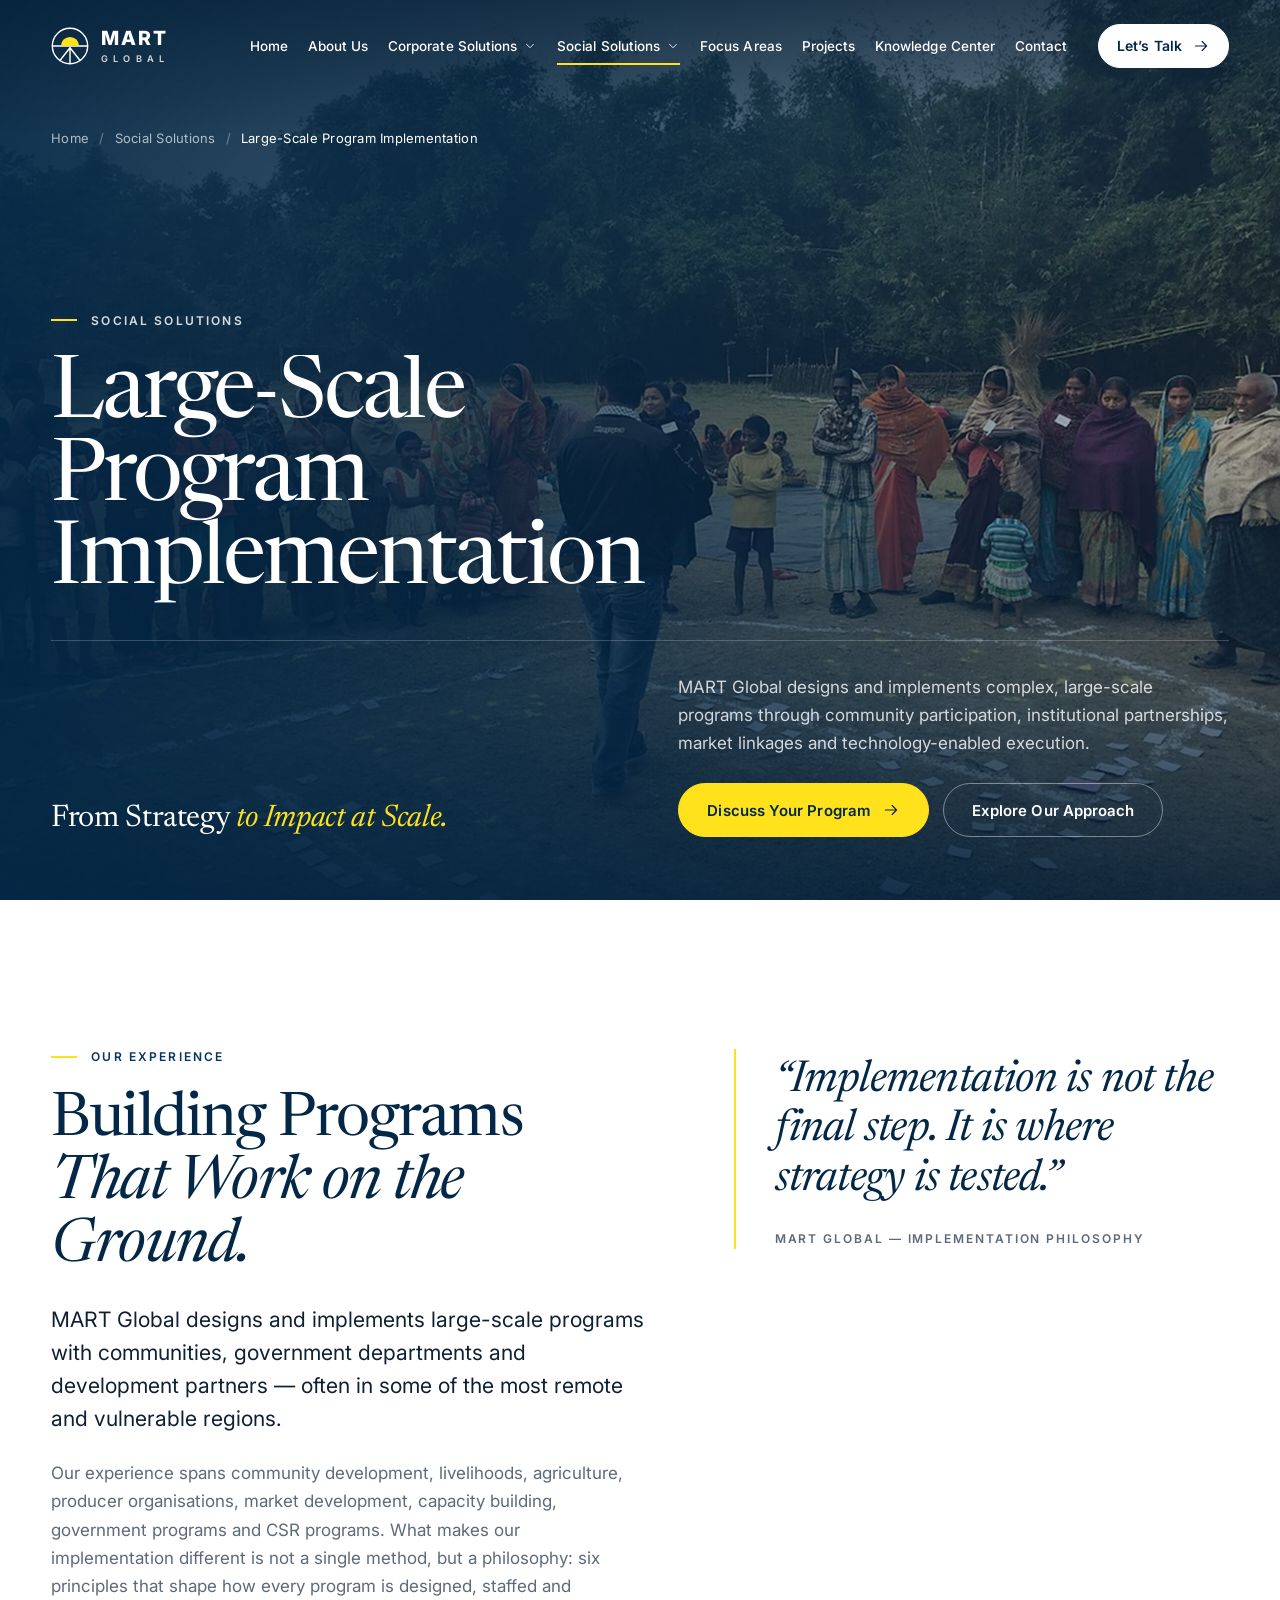
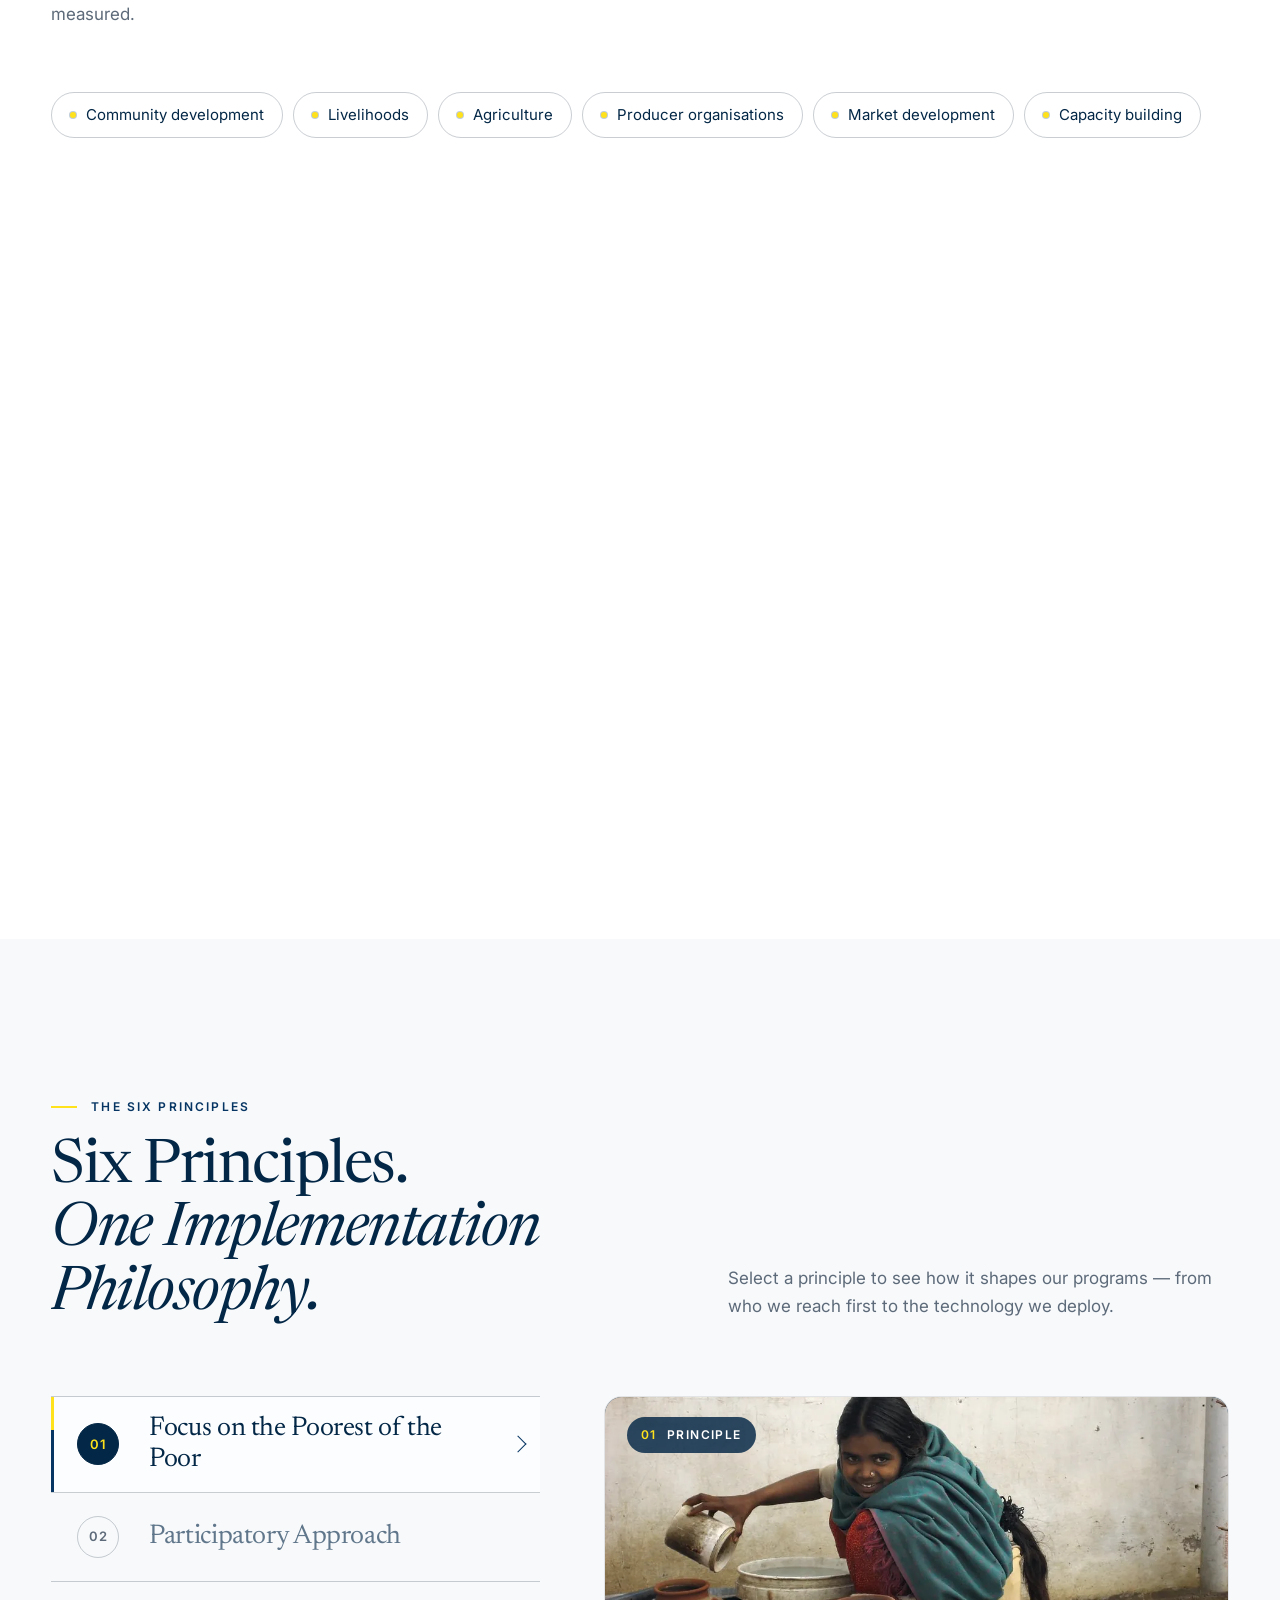
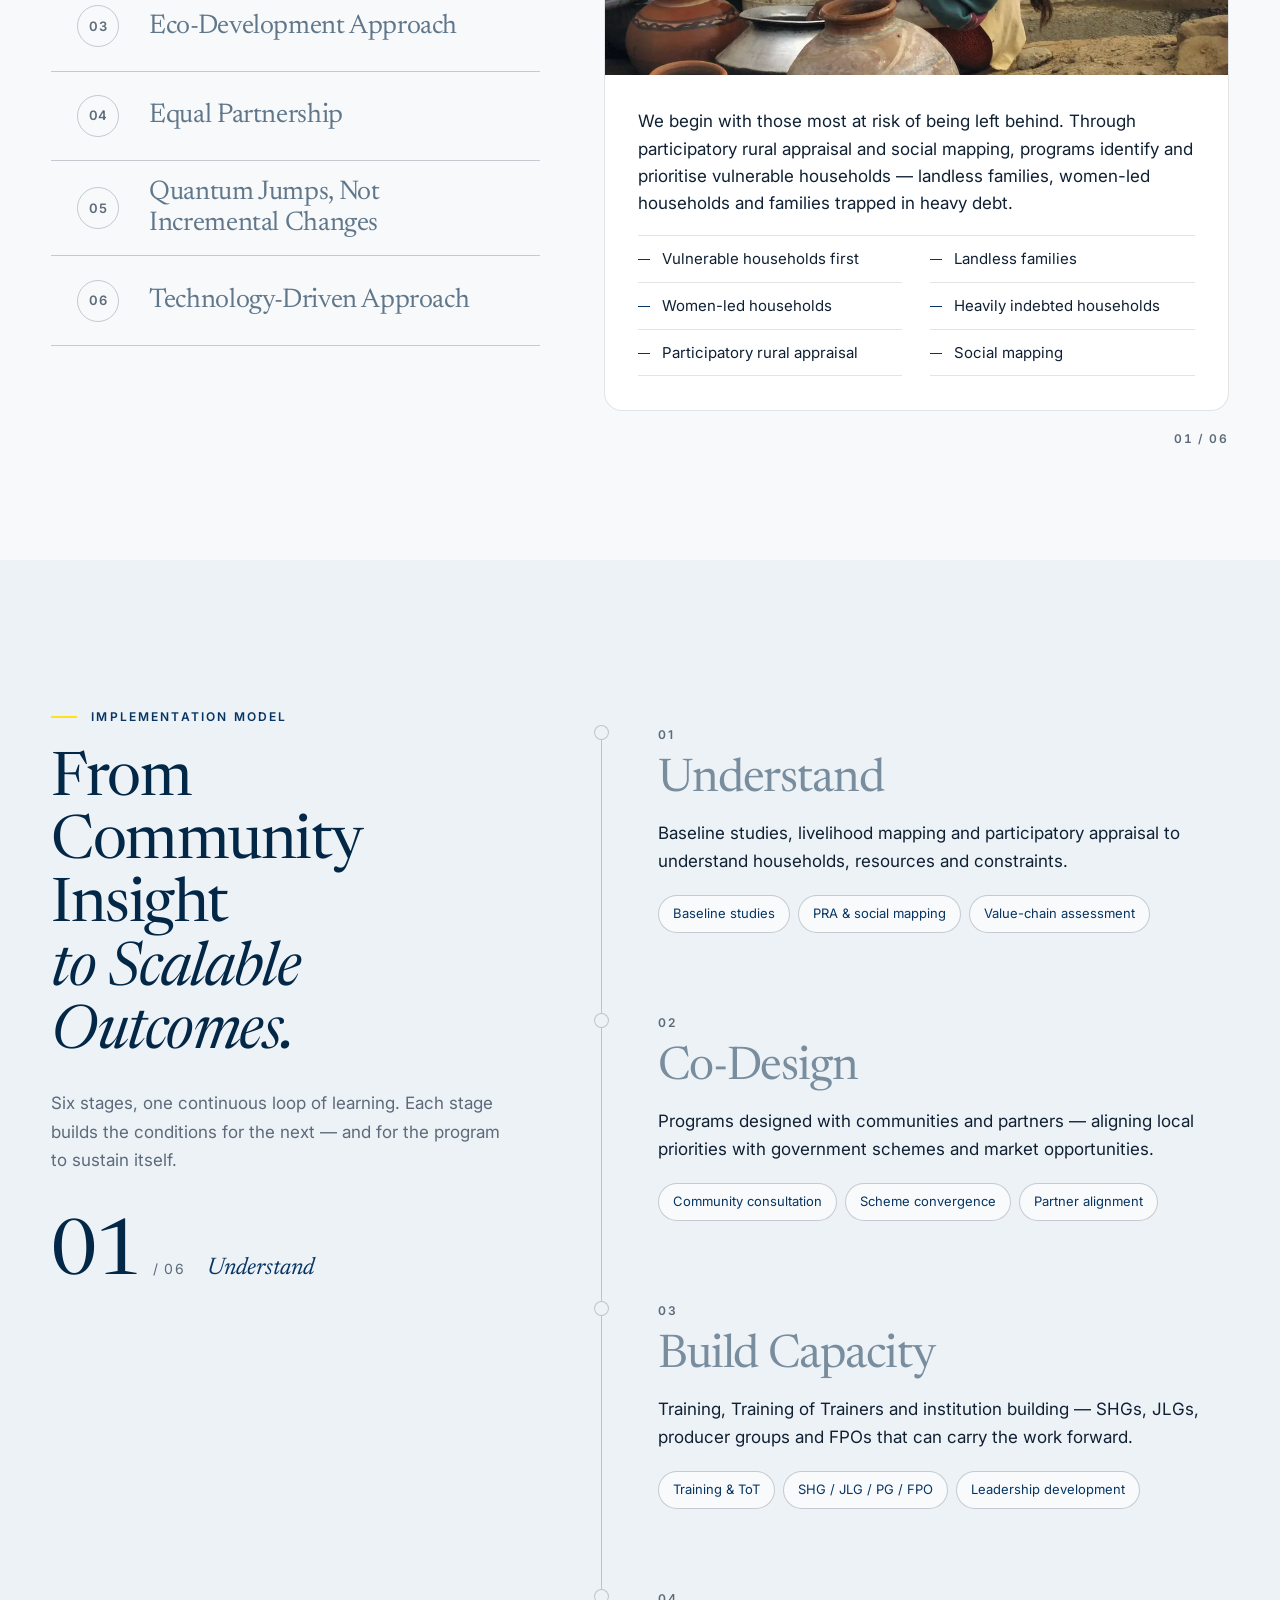
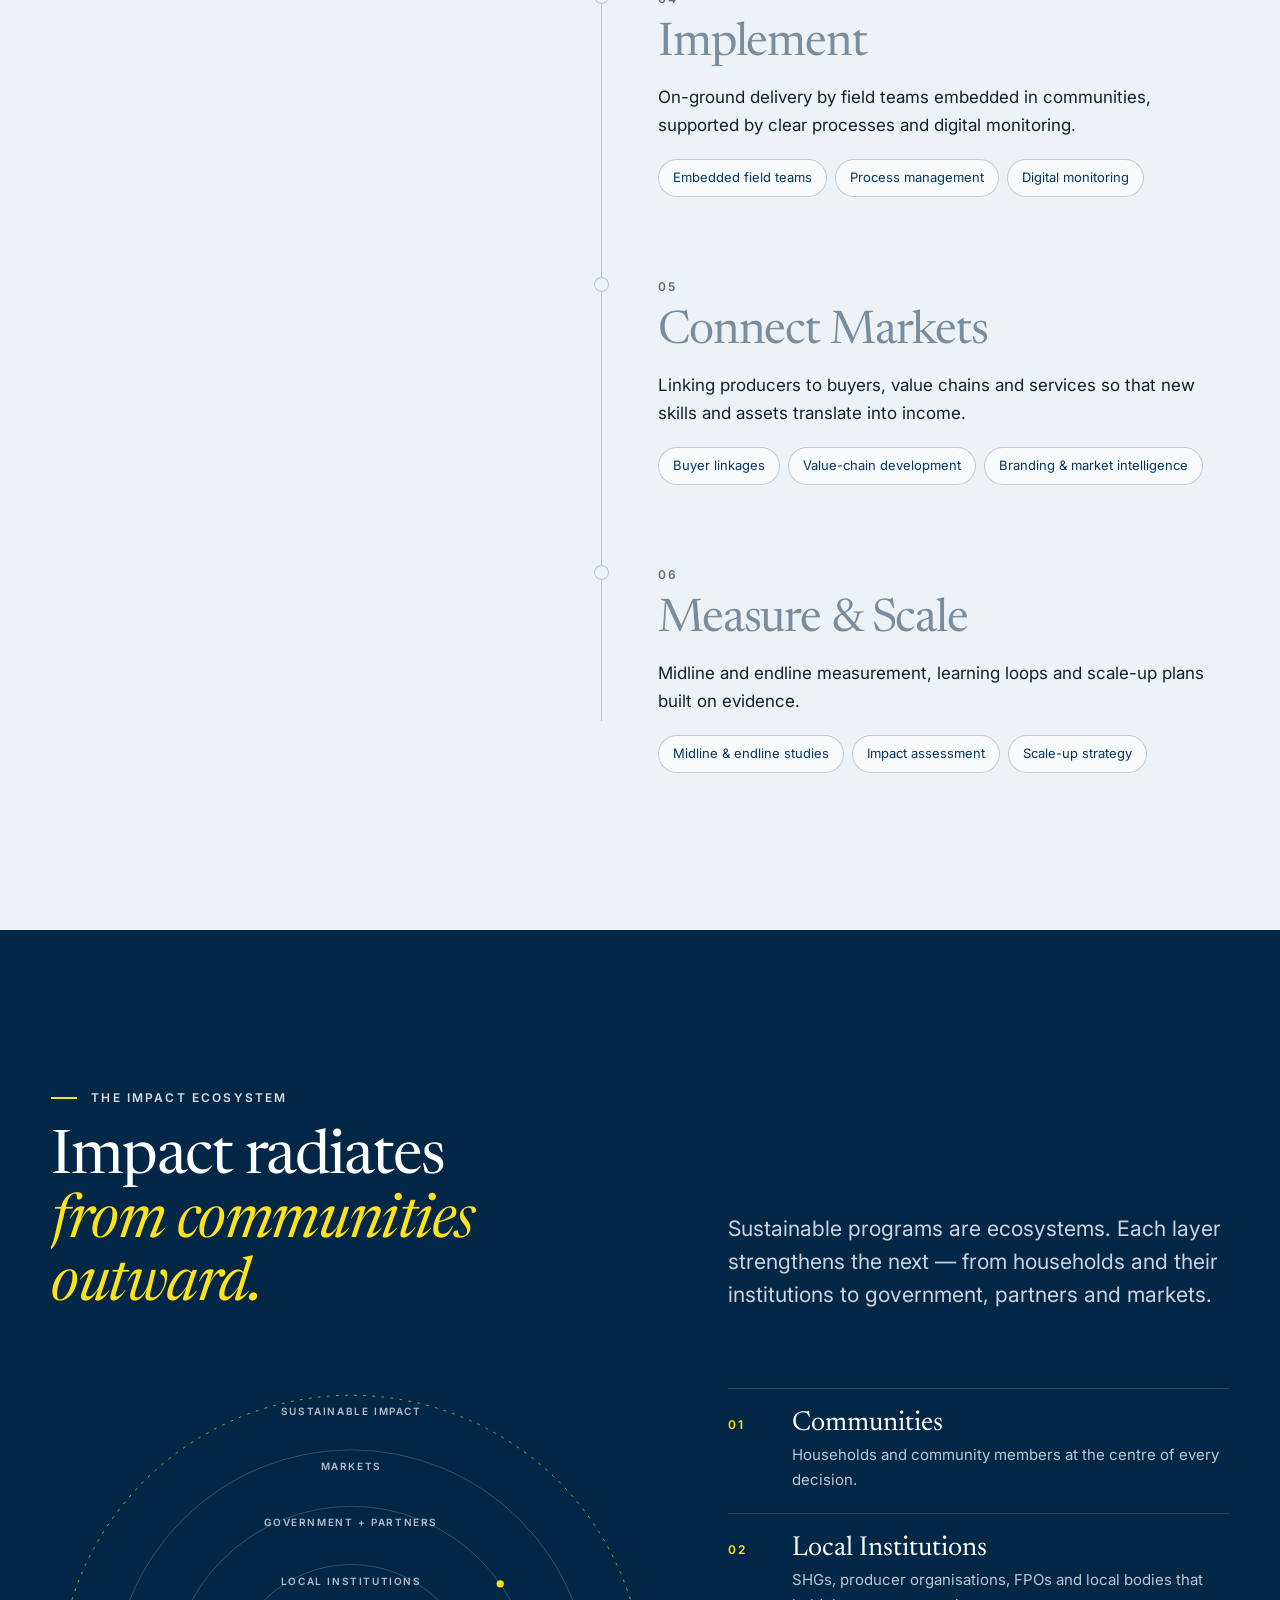
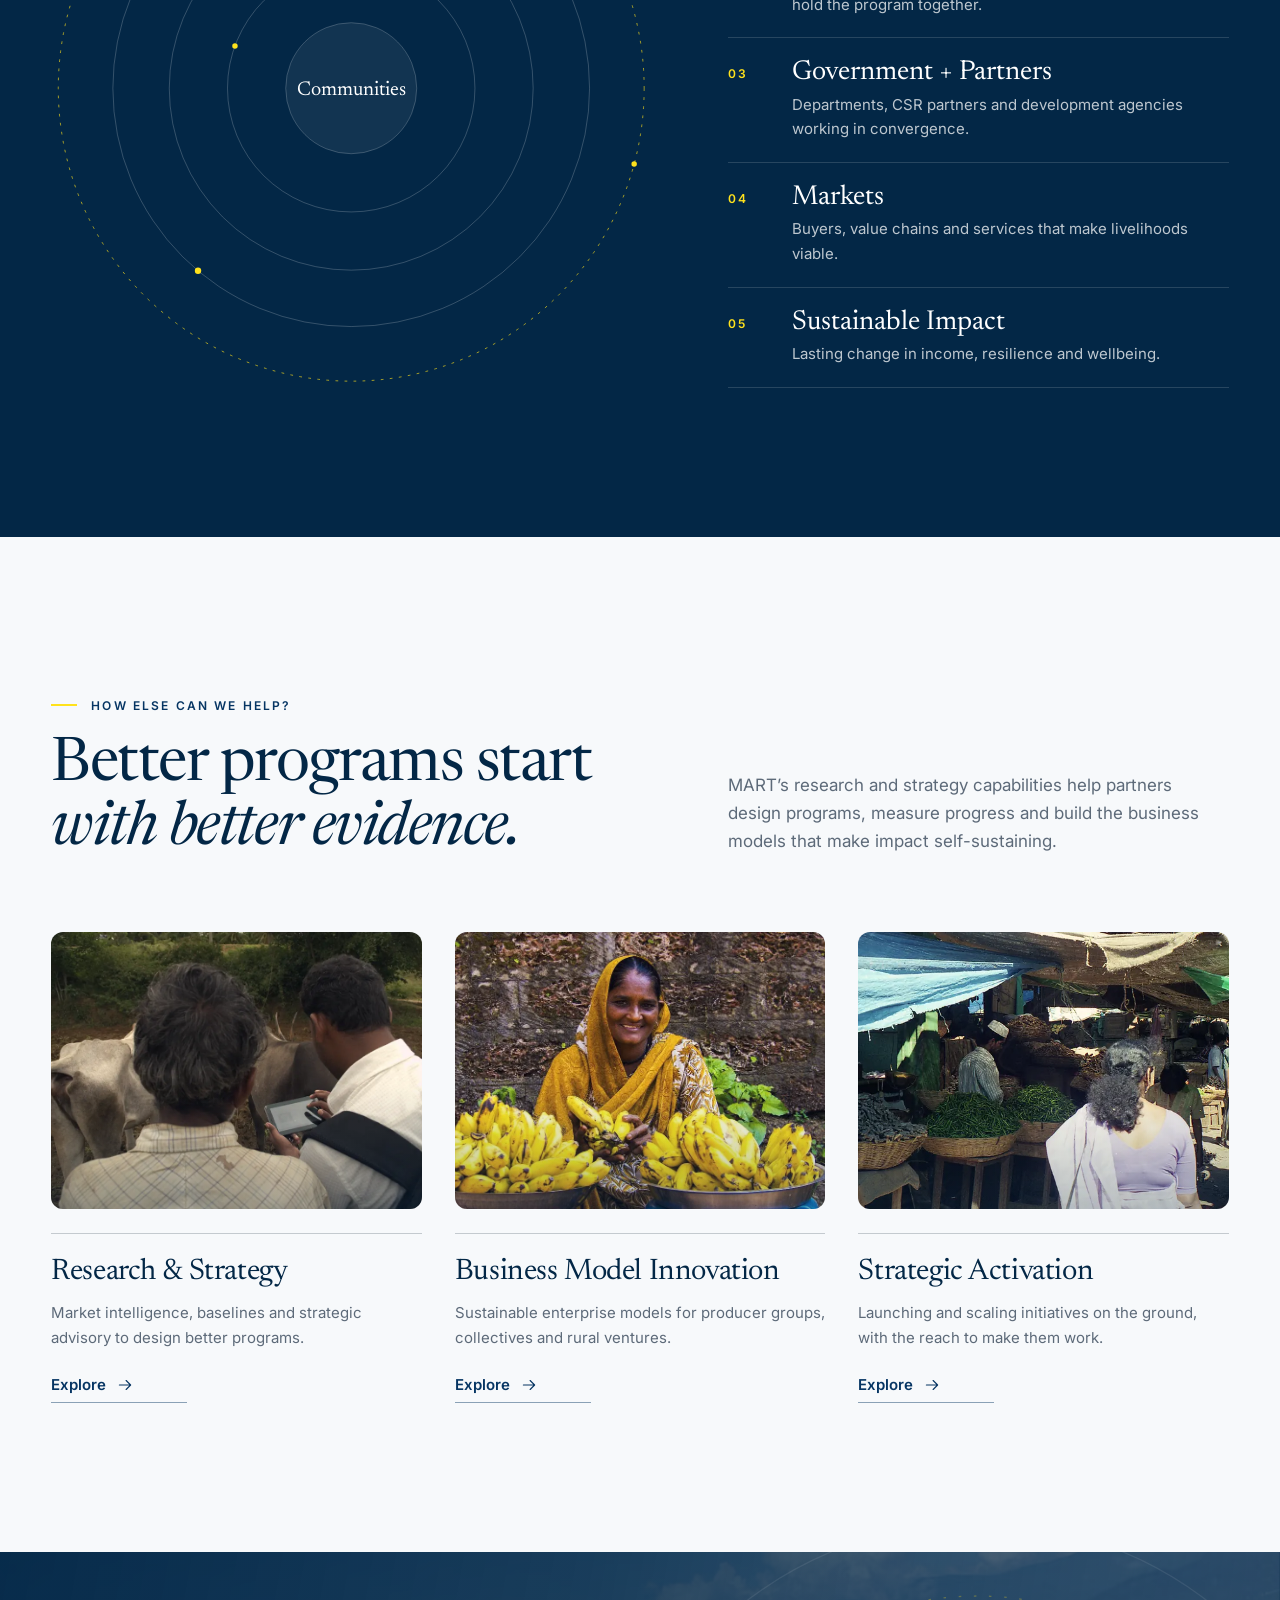
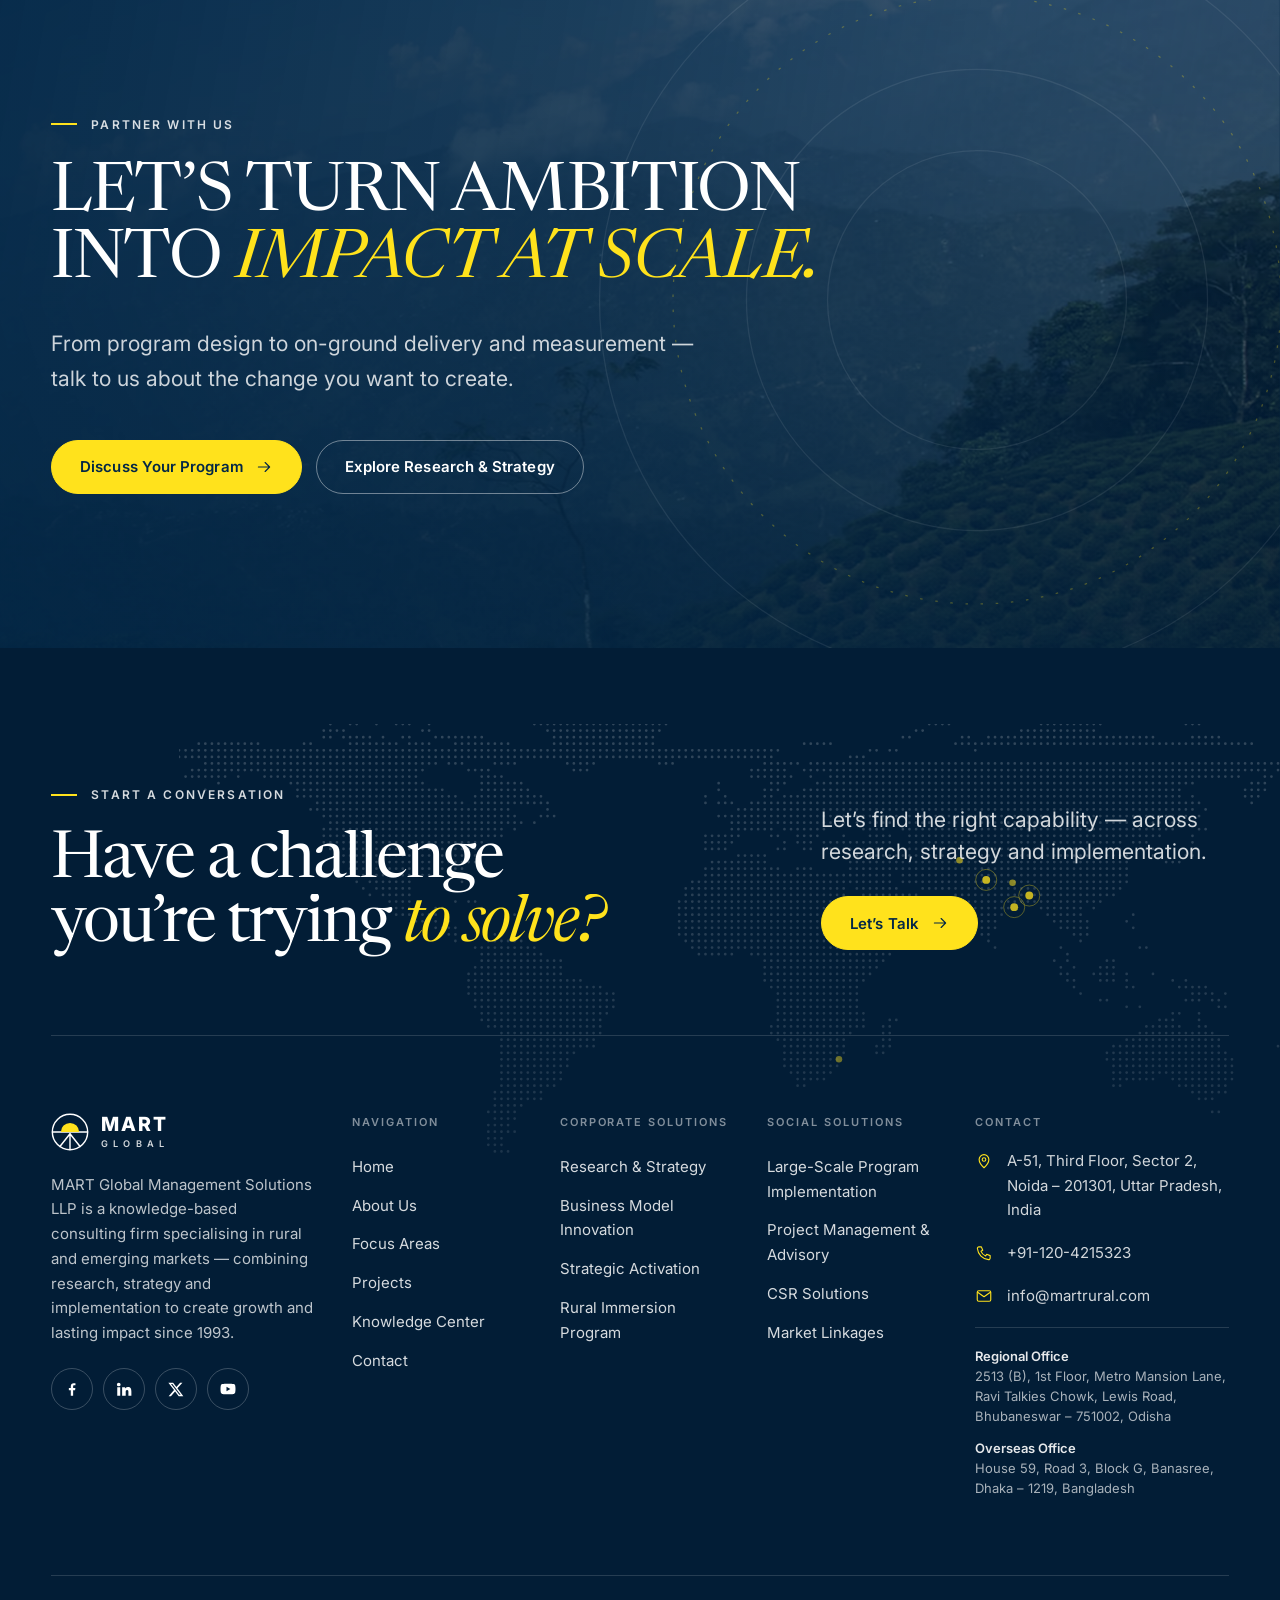
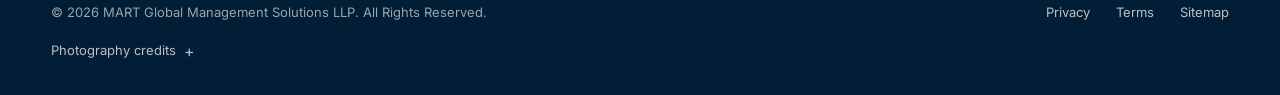
==== large-scale-program-implementation.html @ ae4042a8 "Add MART Global premium frontend prototype (checkpoint) Three static pages (home with Corporate/Soci" ====
<!doctype html>
<html lang="en-IN">
<head>
  <meta charset="utf-8">
  <meta name="viewport" content="width=device-width, initial-scale=1, viewport-fit=cover">
  <title>Large-Scale Program Implementation — Social Solutions | MART Global</title>
  <meta name="description" content="MART Global designs and implements complex, large-scale programs through community participation, institutional partnerships, market linkages and technology-enabled execution.">
  <meta name="theme-color" content="#032746">
  <meta property="og:type" content="website">
  <meta property="og:site_name" content="MART Global Management Solutions LLP">
  <meta property="og:title" content="Large-Scale Program Implementation — Social Solutions | MART Global">
  <meta property="og:description" content="MART Global designs and implements complex, large-scale programs through community participation, institutional partnerships, market linkages and technology-enabled execution.">
  <meta property="og:image" content="assets/images/program-community.webp">
  <link rel="icon" href="assets/icons/favicon.svg" type="image/svg+xml">
  <link rel="preload" href="assets/fonts/newsreader-latin.woff2" as="font" type="font/woff2" crossorigin>
  <link rel="preload" href="assets/fonts/inter-latin.woff2" as="font" type="font/woff2" crossorigin>
  <link rel="stylesheet" href="assets/css/style.css">
  <script>document.documentElement.classList.add('js');</script>
</head>
<body class="page-lspi" id="top">
<svg xmlns="http://www.w3.org/2000/svg" style="position:absolute;width:0;height:0;overflow:hidden" aria-hidden="true" focusable="false"><symbol id="i-arrow-right" viewBox="0 0 24 24" fill="none" stroke="currentColor" stroke-width="1.5" stroke-linecap="round" stroke-linejoin="round"><path d="M4.5 12h15M13.5 6l6 6-6 6"/></symbol><symbol id="i-arrow-up-right" viewBox="0 0 24 24" fill="none" stroke="currentColor" stroke-width="1.5" stroke-linecap="round" stroke-linejoin="round"><path d="M7 17 17 7M8.5 7H17v8.5"/></symbol><symbol id="i-chevron-down" viewBox="0 0 24 24" fill="none" stroke="currentColor" stroke-width="1.5" stroke-linecap="round" stroke-linejoin="round"><path d="m6 9 6 6 6-6"/></symbol><symbol id="i-plus" viewBox="0 0 24 24" fill="none" stroke="currentColor" stroke-width="1.5" stroke-linecap="round" stroke-linejoin="round"><path d="M12 5v14M5 12h14"/></symbol><symbol id="i-close" viewBox="0 0 24 24" fill="none" stroke="currentColor" stroke-width="1.5" stroke-linecap="round" stroke-linejoin="round"><path d="M6 6l12 12M18 6 6 18"/></symbol><symbol id="i-phone" viewBox="0 0 24 24" fill="none" stroke="currentColor" stroke-width="1.5" stroke-linecap="round" stroke-linejoin="round"><path d="M5.2 3.8h3.3l1.8 4.6-2.3 1.4a11.5 11.5 0 0 0 6.2 6.2l1.4-2.3 4.6 1.8v3.3a2 2 0 0 1-2.2 2A16.3 16.3 0 0 1 3.2 6a2 2 0 0 1 2-2.2Z"/></symbol><symbol id="i-mail" viewBox="0 0 24 24" fill="none" stroke="currentColor" stroke-width="1.5" stroke-linecap="round" stroke-linejoin="round"><rect x="3" y="5" width="18" height="14" rx="2"/><path d="m3.5 7 8.5 6 8.5-6"/></symbol><symbol id="i-map-pin" viewBox="0 0 24 24" fill="none" stroke="currentColor" stroke-width="1.5" stroke-linecap="round" stroke-linejoin="round"><path d="M12 21s-6.5-5.8-6.5-11a6.5 6.5 0 0 1 13 0c0 5.2-6.5 11-6.5 11Z"/><circle cx="12" cy="10" r="2.4"/></symbol><symbol id="i-globe" viewBox="0 0 24 24" fill="none" stroke="currentColor" stroke-width="1.5" stroke-linecap="round" stroke-linejoin="round"><circle cx="12" cy="12" r="9"/><path d="M3 12h18M12 3c2.5 2.6 3.8 5.6 3.8 9s-1.3 6.4-3.8 9c-2.5-2.6-3.8-5.6-3.8-9S9.5 5.6 12 3Z"/></symbol><symbol id="i-radar" viewBox="0 0 24 24" fill="none" stroke="currentColor" stroke-width="1.5" stroke-linecap="round" stroke-linejoin="round"><circle cx="12" cy="12" r="9"/><circle cx="12" cy="12" r="5"/><path d="m12 12 5.5-5.5"/><circle cx="12" cy="12" r="1.2"/></symbol><symbol id="i-institution" viewBox="0 0 24 24" fill="none" stroke="currentColor" stroke-width="1.5" stroke-linecap="round" stroke-linejoin="round"><path d="M3 9.5 12 4l9 5.5M5 10.5v7M9.7 10.5v7M14.3 10.5v7M19 10.5v7M3 20h18"/></symbol><symbol id="i-megaphone" viewBox="0 0 24 24" fill="none" stroke="currentColor" stroke-width="1.5" stroke-linecap="round" stroke-linejoin="round"><path d="M4 10.2v3.6c0 .6.4 1 1 1h2.2L13 19V5L7.2 9.2H5c-.6 0-1 .4-1 1Z"/><path d="M16.5 9.2a4 4 0 0 1 0 5.6M19 6.7a7.6 7.6 0 0 1 0 10.6"/></symbol><symbol id="i-flag" viewBox="0 0 24 24" fill="none" stroke="currentColor" stroke-width="1.5" stroke-linecap="round" stroke-linejoin="round"><path d="M5.5 21V3.8M5.5 4.5h11.8l-2.3 4 2.3 4H5.5"/></symbol><symbol id="i-sprout" viewBox="0 0 24 24" fill="none" stroke="currentColor" stroke-width="1.5" stroke-linecap="round" stroke-linejoin="round"><path d="M12 21v-8.5M12 12.5c0-4.3 3-7.3 8-7.3 0 5-3 7.3-8 7.3ZM12 14.5c0-3.1-2.6-5.4-7-5.4 0 3.9 2.6 5.4 7 5.4Z"/></symbol><symbol id="i-people" viewBox="0 0 24 24" fill="none" stroke="currentColor" stroke-width="1.5" stroke-linecap="round" stroke-linejoin="round"><circle cx="12" cy="7.5" r="2.6"/><circle cx="5.3" cy="9.6" r="2"/><circle cx="18.7" cy="9.6" r="2"/><path d="M7.8 19.5c0-2.4 1.9-4.3 4.2-4.3s4.2 1.9 4.2 4.3M2.3 18.5c0-1.9 1.4-3.4 3.1-3.4.9 0 1.7.4 2.3 1M21.7 18.5c0-1.9-1.4-3.4-3.1-3.4-.9 0-1.7.4-2.3 1"/></symbol><symbol id="i-woman-spark" viewBox="0 0 24 24" fill="none" stroke="currentColor" stroke-width="1.5" stroke-linecap="round" stroke-linejoin="round"><circle cx="10" cy="7.5" r="3.2"/><path d="M3.8 20.5c0-3.5 2.8-6.3 6.2-6.3s6.2 2.8 6.2 6.3M18.5 3.5v5M16 6h5"/></symbol><symbol id="i-cap" viewBox="0 0 24 24" fill="none" stroke="currentColor" stroke-width="1.5" stroke-linecap="round" stroke-linejoin="round"><path d="m2.5 9.2 9.5-4.7 9.5 4.7-9.5 4.7Z"/><path d="M6.3 11.2v4.6c0 1.6 2.6 3 5.7 3s5.7-1.4 5.7-3v-4.6M21.5 9.2v5.5"/></symbol><symbol id="i-wallet" viewBox="0 0 24 24" fill="none" stroke="currentColor" stroke-width="1.5" stroke-linecap="round" stroke-linejoin="round"><path d="M4 7.5V6.3C4 5 5 4 6.3 4h10.4M4 7.5h15a1 1 0 0 1 1 1V19a1 1 0 0 1-1 1H5a1 1 0 0 1-1-1V7.5Z"/><path d="M15.5 13.8h2"/></symbol><symbol id="i-tree" viewBox="0 0 24 24" fill="none" stroke="currentColor" stroke-width="1.5" stroke-linecap="round" stroke-linejoin="round"><path d="M5.5 18.5C5.5 10.6 11.3 4.8 19.5 4.5c-.3 8.2-6.1 14-14 14Z"/><path d="M5.5 18.5 14 10M4 20l1.5-1.5"/></symbol><symbol id="i-mobile" viewBox="0 0 24 24" fill="none" stroke="currentColor" stroke-width="1.5" stroke-linecap="round" stroke-linejoin="round"><rect x="6.8" y="2.8" width="10.4" height="18.4" rx="2.2"/><path d="M10.8 18h2.4"/></symbol><symbol id="i-stall" viewBox="0 0 24 24" fill="none" stroke="currentColor" stroke-width="1.5" stroke-linecap="round" stroke-linejoin="round"><path d="M3.5 9 5.4 4h13.2l1.9 5M3.5 9h17c0 1.7-1.3 3-2.8 3s-2.9-1.3-2.9-3c0 1.7-1.3 3-2.8 3S9.2 10.7 9.2 9c0 1.7-1.3 3-2.9 3S3.5 10.7 3.5 9ZM5.2 12v8.5h13.6V12M10 20.5v-4.5h4v4.5"/></symbol><symbol id="i-handshake" viewBox="0 0 24 24" fill="none" stroke="currentColor" stroke-width="1.5" stroke-linecap="round" stroke-linejoin="round"><path d="m2.5 11 3.6-3.6 3.4 1.2 2-1.6c.8-.6 1.9-.6 2.7 0l3.2 2.6 2.6-.4M2.5 11l2 2M21.5 10.6l-2.3 2.7M7 13.5l3.1 3a1.3 1.3 0 0 0 1.9-1.9M9.2 12.2l3.9 3.7a1.3 1.3 0 0 0 1.9-1.8l-2.6-2.6M12.3 11.4l2.9 2.8a1.3 1.3 0 0 0 1.9-1.8L14 9.3"/></symbol><symbol id="i-chart" viewBox="0 0 24 24" fill="none" stroke="currentColor" stroke-width="1.5" stroke-linecap="round" stroke-linejoin="round"><path d="M4 20V4M4 20h16M8 16v-4M12 16V8M16 16v-6"/></symbol><symbol id="i-target" viewBox="0 0 24 24" fill="none" stroke="currentColor" stroke-width="1.5" stroke-linecap="round" stroke-linejoin="round"><circle cx="12" cy="12" r="8.5"/><circle cx="12" cy="12" r="4.5"/><circle cx="12" cy="12" r="1"/></symbol><symbol id="i-spark" viewBox="0 0 24 24" fill="none" stroke="currentColor" stroke-width="1.5" stroke-linecap="round" stroke-linejoin="round"><path d="M12 3v4M12 17v4M3 12h4M17 12h4M5.6 5.6l2.8 2.8M15.6 15.6l2.8 2.8M5.6 18.4l2.8-2.8M15.6 8.4l2.8-2.8"/></symbol><symbol id="i-linkedin" viewBox="0 0 24 24" fill="currentColor"><path d="M4.98 3.5a2.48 2.48 0 1 1 0 4.96 2.48 2.48 0 0 1 0-4.96ZM3 9.75h3.96V21H3V9.75Zm6.5 0h3.8v1.54h.05c.53-1 1.82-2.05 3.75-2.05 4 0 4.74 2.63 4.74 6.06V21h-3.95v-5.06c0-1.2-.02-2.76-1.68-2.76-1.68 0-1.94 1.31-1.94 2.67V21H9.5V9.75Z"/></symbol><symbol id="i-facebook" viewBox="0 0 24 24" fill="currentColor"><path d="M13.5 21v-7.5h2.6l.4-3h-3V8.6c0-.87.25-1.46 1.5-1.46h1.6V4.46A21 21 0 0 0 14.27 4.3c-2.3 0-3.87 1.4-3.87 3.98v2.22H7.8v3h2.6V21h3.1Z"/></symbol><symbol id="i-x" viewBox="0 0 24 24" fill="currentColor"><path d="M17.53 3.5h3.07l-6.7 7.66 7.88 10.34h-6.17l-4.83-6.32-5.53 6.32H2.18l7.17-8.2L1.8 3.5h6.33l4.37 5.78 5.03-5.78Zm-1.08 16.18h1.7L7.18 5.22H5.35l11.1 14.46Z"/></symbol><symbol id="i-youtube" viewBox="0 0 24 24" fill="currentColor"><path d="M21.6 7.2a2.5 2.5 0 0 0-1.76-1.77C18.3 5 12 5 12 5s-6.3 0-7.84.43A2.5 2.5 0 0 0 2.4 7.2 26 26 0 0 0 2 12a26 26 0 0 0 .4 4.8 2.5 2.5 0 0 0 1.76 1.77C5.7 19 12 19 12 19s6.3 0 7.84-.43a2.5 2.5 0 0 0 1.76-1.77A26 26 0 0 0 22 12a26 26 0 0 0-.4-4.8ZM10 15V9l5.2 3L10 15Z"/></symbol><symbol id="i-instagram" viewBox="0 0 24 24" fill="none" stroke="currentColor" stroke-width="1.6" stroke-linecap="round" stroke-linejoin="round"><rect x="3.5" y="3.5" width="17" height="17" rx="5"/><circle cx="12" cy="12" r="4"/><circle cx="17.3" cy="6.7" r=".6" fill="currentColor"/></symbol></svg>
<a class="skip-link" href="#main">Skip to content</a>
<header class="site-header" data-header>
  <div class="container header__inner">
    <a class="brand" href="index.html" aria-label="MART Global — home">
      <svg class="brand__mark" viewBox="0 0 40 40" aria-hidden="true" focusable="false">
        <g fill="none" stroke="currentColor" stroke-width="1.5" stroke-linecap="round">
          <circle cx="20" cy="20" r="18.6"/>
          <path d="M1.6 20h36.8M20 21.8 9.4 35.2M20 21.8v16.6M20 21.8l10.6 13.4"/>
        </g>
        <path d="M10.4 20a9.6 9.6 0 0 1 19.2 0Z" fill="#FFE21C"/>
      </svg>
      <span class="brand__word"><span class="brand__name">MART</span><span class="brand__sub">Global</span></span>
    </a>

    <nav class="primary-nav" aria-label="Primary">
      <ul class="nav-list">
        <li><a class="nav-link" href="index.html" >Home</a></li>
        <li><a class="nav-link" href="index.html#about">About Us</a></li>
        <li>
          <button class="nav-link" type="button" aria-expanded="false" aria-controls="mega-corporate" data-mega-trigger>
            Corporate Solutions <svg class="chev" aria-hidden="true" focusable="false"><use href="#i-chevron-down"></use></svg>
          </button>
        </li>
        <li>
          <button class="nav-link is-current" type="button" aria-expanded="false" aria-controls="mega-social" data-mega-trigger>
            Social Solutions <svg class="chev" aria-hidden="true" focusable="false"><use href="#i-chevron-down"></use></svg>
          </button>
        </li>
        <li><a class="nav-link" href="index.html#focus">Focus Areas</a></li>
        <li><a class="nav-link" href="index.html#projects">Projects</a></li>
        <li><a class="nav-link" href="#" data-soon="The Knowledge Center is planned for the next design phase.">Knowledge Center</a></li>
        <li><a class="nav-link" href="#contact">Contact</a></li>
      </ul>
    </nav>

    <a class="btn btn--sm header__cta" href="#contact">Let’s Talk <svg class="icon" aria-hidden="true" focusable="false"><use href="#i-arrow-right"></use></svg></a>

    <button class="menu-toggle" type="button" aria-expanded="false" aria-controls="mobile-menu" data-menu-toggle>
      <span class="menu-toggle__label" data-menu-label>Menu</span>
      <span class="menu-toggle__box" aria-hidden="true"><span></span><span></span></span>
    </button>
  </div>

  <!-- Corporate mega menu -->
  <div class="mega" id="mega-corporate" data-mega inert>
    <div class="container mega__inner">
      <div class="mega__intro">
        <p class="eyebrow stagger-item" style="--i:0">Corporate Solutions</p>
        <p class="mega__title stagger-item" style="--i:1">Insight, strategy and activation for emerging markets.</p>
        <p class="stagger-item" style="--i:2">Research, strategy and business transformation capabilities for organisations seeking sustainable market advantage.</p>
        <a class="link-arrow stagger-item" style="--i:3" href="index.html#corporate">Explore Corporate Solutions <svg class="icon" aria-hidden="true" focusable="false"><use href="#i-arrow-right"></use></svg></a>
      </div>
      <ul class="mega__services">
        <li class="stagger-item" style="--i:1">
          <a class="mega-item" href="research-strategy.html" >
            <span class="mega-item__num">01</span>
            <span><span class="mega-item__title">Research &amp; Strategy</span><span class="mega-item__desc">Market intelligence, consumer insight and strategic direction.</span></span>
            <span class="mega-item__arrow"><svg class="icon" aria-hidden="true" focusable="false"><use href="#i-arrow-right"></use></svg></span>
          </a>
        </li>
        <li class="stagger-item" style="--i:2">
          <a class="mega-item" href="#" data-soon>
            <span class="mega-item__num">02</span>
            <span><span class="mega-item__title">Business Model Innovation</span><span class="mega-item__desc">Viable models for emerging and base-of-the-pyramid markets.</span></span>
            <span class="mega-item__arrow"><svg class="icon" aria-hidden="true" focusable="false"><use href="#i-arrow-right"></use></svg></span>
          </a>
        </li>
        <li class="stagger-item" style="--i:3">
          <a class="mega-item" href="#" data-soon>
            <span class="mega-item__num">03</span>
            <span><span class="mega-item__title">Strategic Activation</span><span class="mega-item__desc">Taking strategy to market through pilots and on-ground execution.</span></span>
            <span class="mega-item__arrow"><svg class="icon" aria-hidden="true" focusable="false"><use href="#i-arrow-right"></use></svg></span>
          </a>
        </li>
        <li class="stagger-item" style="--i:4">
          <a class="mega-item" href="#" data-soon>
            <span class="mega-item__num">04</span>
            <span><span class="mega-item__title">Rural Immersion Program</span><span class="mega-item__desc">Field immersions that bring leadership face to face with rural India.</span></span>
            <span class="mega-item__arrow"><svg class="icon" aria-hidden="true" focusable="false"><use href="#i-arrow-right"></use></svg></span>
          </a>
        </li>
      </ul>
      <div class="mega__aside">
        <div class="stagger-item" style="--i:2">
          <p class="mega__label">Explore More</p>
          <div class="mega__links">
            <a href="index.html#focus">Focus Areas <svg class="icon" aria-hidden="true" focusable="false"><use href="#i-arrow-right"></use></svg></a>
            <a href="index.html#projects">Projects <svg class="icon" aria-hidden="true" focusable="false"><use href="#i-arrow-right"></use></svg></a>
            <a href="index.html#social">Social Solutions <svg class="icon" aria-hidden="true" focusable="false"><use href="#i-arrow-right"></use></svg></a>
          </div>
        </div>
        <a class="mega__feature stagger-item" style="--i:4" href="research-strategy.html">
          <img src="assets/images/research-field-sm.webp" alt="" width="960" height="638" loading="lazy" decoding="async">
          <span>Research &amp; Strategy <svg class="icon" aria-hidden="true" focusable="false"><use href="#i-arrow-right"></use></svg></span>
        </a>
      </div>
    </div>
  </div>

  <!-- Social mega menu -->
  <div class="mega" id="mega-social" data-mega inert>
    <div class="container mega__inner">
      <div class="mega__intro">
        <p class="eyebrow stagger-item" style="--i:0">Social Solutions</p>
        <p class="mega__title stagger-item" style="--i:1">Implementation and impact, at scale.</p>
        <p class="stagger-item" style="--i:2">Large-scale implementation and impact capabilities designed for communities, institutions and development programs.</p>
        <a class="link-arrow stagger-item" style="--i:3" href="index.html#social">Explore Social Solutions <svg class="icon" aria-hidden="true" focusable="false"><use href="#i-arrow-right"></use></svg></a>
      </div>
      <ul class="mega__services">
        <li class="stagger-item" style="--i:1">
          <a class="mega-item" href="large-scale-program-implementation.html" aria-current="page">
            <span class="mega-item__num">01</span>
            <span><span class="mega-item__title">Large-Scale Program Implementation</span><span class="mega-item__desc">Complex programs delivered with communities and institutions.</span></span>
            <span class="mega-item__arrow"><svg class="icon" aria-hidden="true" focusable="false"><use href="#i-arrow-right"></use></svg></span>
          </a>
        </li>
        <li class="stagger-item" style="--i:2">
          <a class="mega-item" href="#" data-soon>
            <span class="mega-item__num">02</span>
            <span><span class="mega-item__title">Project Management &amp; Advisory</span><span class="mega-item__desc">Program design, management support and monitoring.</span></span>
            <span class="mega-item__arrow"><svg class="icon" aria-hidden="true" focusable="false"><use href="#i-arrow-right"></use></svg></span>
          </a>
        </li>
        <li class="stagger-item" style="--i:3">
          <a class="mega-item" href="#" data-soon>
            <span class="mega-item__num">03</span>
            <span><span class="mega-item__title">CSR Solutions</span><span class="mega-item__desc">Strategy, implementation and impact assessment for CSR.</span></span>
            <span class="mega-item__arrow"><svg class="icon" aria-hidden="true" focusable="false"><use href="#i-arrow-right"></use></svg></span>
          </a>
        </li>
        <li class="stagger-item" style="--i:4">
          <a class="mega-item" href="#" data-soon>
            <span class="mega-item__num">04</span>
            <span><span class="mega-item__title">Market Linkages</span><span class="mega-item__desc">Connecting producers and rural enterprises to markets.</span></span>
            <span class="mega-item__arrow"><svg class="icon" aria-hidden="true" focusable="false"><use href="#i-arrow-right"></use></svg></span>
          </a>
        </li>
      </ul>
      <div class="mega__aside">
        <div class="stagger-item" style="--i:2">
          <p class="mega__label">Explore More</p>
          <div class="mega__links">
            <a href="index.html#focus">Focus Areas <svg class="icon" aria-hidden="true" focusable="false"><use href="#i-arrow-right"></use></svg></a>
            <a href="index.html#projects">Projects <svg class="icon" aria-hidden="true" focusable="false"><use href="#i-arrow-right"></use></svg></a>
            <a href="index.html#corporate">Corporate Solutions <svg class="icon" aria-hidden="true" focusable="false"><use href="#i-arrow-right"></use></svg></a>
          </div>
        </div>
        <a class="mega__feature stagger-item" style="--i:4" href="large-scale-program-implementation.html">
          <img src="assets/images/program-community-sm.webp" alt="" width="960" height="720" loading="lazy" decoding="async">
          <span>Large-Scale Program Implementation <svg class="icon" aria-hidden="true" focusable="false"><use href="#i-arrow-right"></use></svg></span>
        </a>
      </div>
    </div>
  </div>
</header>
<div class="mega-scrim" data-mega-scrim aria-hidden="true"></div>

<!-- Full-screen mobile menu -->
<div class="mobile-menu" id="mobile-menu" data-mobile-menu inert aria-label="Site menu">
  <nav aria-label="Mobile">
    <ul class="mobile-menu__list">
      <li style="--i:0"><a class="m-link" href="index.html" >Home</a></li>
      <li style="--i:1"><a class="m-link" href="index.html#about">About Us</a></li>
      <li style="--i:2">
        <button class="m-link" type="button" aria-expanded="false" aria-controls="m-corporate" data-m-acc>Corporate Solutions <span class="m-link__icon" aria-hidden="true"></span></button>
        <div class="m-acc__panel" id="m-corporate" inert>
          <div class="m-acc__inner">
            <ul>
              <li><a class="m-sub" href="research-strategy.html" ><span>01</span>Research &amp; Strategy</a></li>
              <li><a class="m-sub" href="#" data-soon><span>02</span>Business Model Innovation</a></li>
              <li><a class="m-sub" href="#" data-soon><span>03</span>Strategic Activation</a></li>
              <li><a class="m-sub" href="#" data-soon><span>04</span>Rural Immersion Program</a></li>
              <li><a class="m-sub" href="index.html#corporate"><span>→</span>Explore Corporate Solutions</a></li>
            </ul>
          </div>
        </div>
      </li>
      <li style="--i:3">
        <button class="m-link" type="button" aria-expanded="false" aria-controls="m-social" data-m-acc>Social Solutions <span class="m-link__icon" aria-hidden="true"></span></button>
        <div class="m-acc__panel" id="m-social" inert>
          <div class="m-acc__inner">
            <ul>
              <li><a class="m-sub" href="large-scale-program-implementation.html" aria-current="page"><span>01</span>Large-Scale Program Implementation</a></li>
              <li><a class="m-sub" href="#" data-soon><span>02</span>Project Management &amp; Advisory</a></li>
              <li><a class="m-sub" href="#" data-soon><span>03</span>CSR Solutions</a></li>
              <li><a class="m-sub" href="#" data-soon><span>04</span>Market Linkages</a></li>
              <li><a class="m-sub" href="index.html#social"><span>→</span>Explore Social Solutions</a></li>
            </ul>
          </div>
        </div>
      </li>
      <li style="--i:4"><a class="m-link" href="index.html#focus">Focus Areas</a></li>
      <li style="--i:5"><a class="m-link" href="index.html#projects">Projects</a></li>
      <li style="--i:6"><a class="m-link" href="#" data-soon="The Knowledge Center is planned for the next design phase.">Knowledge Center</a></li>
      <li style="--i:7"><a class="m-link" href="#contact">Contact</a></li>
    </ul>
  </nav>
  <div class="mobile-menu__foot">
    <a class="btn btn--yellow" href="#contact">Let’s Talk <svg class="icon" aria-hidden="true" focusable="false"><use href="#i-arrow-right"></use></svg></a>
    <div class="mobile-menu__contact">
      <a href="tel:+911204215323">+91-120-4215323</a>
      <a href="mailto:info@martrural.com">info@martrural.com</a>
      <span>A-51, Third Floor, Sector 2, Noida – 201301</span>
    </div>
  </div>
</div>
<main id="main">

  <!-- ============================== HERO ============================== -->
  <section class="page-hero page-hero--full" data-hero aria-labelledby="page-title">
    <div class="page-hero__media" data-parallax data-parallax-speed="0.12">
      <picture><source type="image/avif" srcset="assets/images/program-community-sm.avif 960w, assets/images/program-community.avif 1920w" sizes="100vw"><img src="assets/images/program-community.webp" srcset="assets/images/program-community-sm.webp 960w, assets/images/program-community.webp 1920w" sizes="100vw" alt="Villagers gathered in a circle around a community map drawn on the ground in Malda, West Bengal" width="1920" height="1440" decoding="async" fetchpriority="high"></picture>
    </div>
    <div class="page-hero__overlay" aria-hidden="true"></div>
    <div class="container page-hero__inner">
      <nav class="breadcrumb hero-in" style="--d:60ms" aria-label="Breadcrumb">
        <ol>
          <li><a href="index.html">Home</a></li>
          <li><a href="index.html#social">Social Solutions</a></li>
          <li><span aria-current="page">Large-Scale Program Implementation</span></li>
        </ol>
      </nav>
      <div class="page-hero__bottom">
        <p class="eyebrow eyebrow--light hero-in" style="--d:120ms">Social Solutions</p>
        <h1 class="page-hero__title hero-lines" id="page-title" style="--d:140ms">
          <span class="line" style="--l:0"><span>Large-Scale</span></span>
          <span class="line" style="--l:1"><span>Program Implementation</span></span>
        </h1>
        <div class="page-hero__grid hero-in" style="--d:360ms">
          <div>
            <p class="page-hero__statement">From Strategy <em>to Impact at Scale.</em></p>
            <span class="page-hero__rule" aria-hidden="true"></span>
          </div>
          <div>
            <p class="page-hero__desc">MART Global designs and implements complex, large-scale programs through community participation, institutional partnerships, market linkages and technology-enabled execution.</p>
            <div class="page-hero__actions">
              <a class="btn btn--yellow" href="mailto:info@martrural.com?subject=Program%20implementation%20enquiry">Discuss Your Program <svg class="icon" aria-hidden="true" focusable="false"><use href="#i-arrow-right"></use></svg></a>
              <a class="btn btn--ghost" href="#principles">Explore Our Approach</a>
            </div>
          </div>
        </div>
      </div>
    </div>
  </section>

  <!-- ============================== INTRO ============================== -->
  <section class="section" aria-labelledby="intro-title">
    <div class="container">
      <div class="intro__grid">
        <div class="intro__text">
          <p class="eyebrow reveal-up">Our Experience</p>
          <h2 class="h2 reveal-lines" id="intro-title">
            <span class="line"><span>Building Programs</span></span>
            <span class="line"><span><em>That Work on the Ground.</em></span></span>
          </h2>
          <p class="lead reveal-up">MART Global designs and implements large-scale programs with communities, government departments and development partners — often in some of the most remote and vulnerable regions.</p>
          <p class="reveal-up">Our experience spans community development, livelihoods, agriculture, producer organisations, market development, capacity building, government programs and CSR programs. What makes our implementation different is not a single method, but a philosophy: six principles that shape how every program is designed, staffed and measured.</p>
        </div>
        <blockquote class="pull-quote reveal-right" style="--delay:200ms">
          <p>“Implementation is not the final step. It is where strategy is tested.”</p>
          <footer>MART Global — implementation philosophy</footer>
        </blockquote>
      </div>
      <ul class="tag-list stagger-group" aria-label="Areas of implementation experience">
        <li class="reveal-up">Community development</li>
        <li class="reveal-up">Livelihoods</li>
        <li class="reveal-up">Agriculture</li>
        <li class="reveal-up">Producer organisations</li>
        <li class="reveal-up">Market development</li>
        <li class="reveal-up">Capacity building</li>
        <li class="reveal-up">Government programs</li>
        <li class="reveal-up">CSR programs</li>
      </ul>
      <figure class="intro__figure reveal-mask" data-dir="right">
        <img src="assets/images/social-community.webp" alt="Women farmers seated together in a field during a community meeting in Nepal’s Terai" width="1024" height="683" loading="lazy" decoding="async" class="fade-in">
      </figure>
    </div>
  </section>

  <!-- =========================== SIX PRINCIPLES ======================== -->
  <section class="section section--surface" id="principles" aria-labelledby="principles-title">
    <div class="container">
      <div class="section-head section-head--split">
        <div>
          <p class="eyebrow reveal-up">The Six Principles</p>
          <h2 class="h2 reveal-lines" id="principles-title">
            <span class="line"><span>Six Principles.</span></span>
            <span class="line"><span><em>One Implementation Philosophy.</em></span></span>
          </h2>
        </div>
        <div class="section-head__aside reveal-up">
          <p class="muted measure-narrow">Select a principle to see how it shapes our programs — from who we reach first to the technology we deploy.</p>
        </div>
      </div>

      <div class="pr reveal-up" data-principles>
        <span class="pr__indicator" aria-hidden="true"></span>
        <div class="pr__list">

          <div class="pr-item is-active">
            <h3>
              <button class="pr-item__trigger" type="button" id="pr-1-btn" aria-expanded="true" aria-controls="pr-1">
                <span class="pr-item__num">01</span>
                <span class="pr-item__title">Focus on the Poorest of the Poor</span>
                <span class="pr-item__icon" aria-hidden="true"></span>
              </button>
            </h3>
            <div class="pr-item__panel" id="pr-1" role="region" aria-labelledby="pr-1-btn">
              <div class="pr-item__panel-inner">
                <figure class="pr-item__media">
                  <img src="assets/images/principle-poorest.webp" alt="A girl pouring water into clay pots outside her home" width="1024" height="768" loading="lazy" decoding="async" class="fade-in">
                  <figcaption><b>01</b> Principle</figcaption>
                </figure>
                <div class="pr-item__body">
                  <p class="pr-item__desc">We begin with those most at risk of being left behind. Through participatory rural appraisal and social mapping, programs identify and prioritise vulnerable households — landless families, women-led households and families trapped in heavy debt.</p>
                  <ul class="bullets">
                    <li style="--i:0">Vulnerable households first</li>
                    <li style="--i:1">Landless families</li>
                    <li style="--i:2">Women-led households</li>
                    <li style="--i:3">Heavily indebted households</li>
                    <li style="--i:4">Participatory rural appraisal</li>
                    <li style="--i:5">Social mapping</li>
                  </ul>
                </div>
              </div>
            </div>
          </div>

          <div class="pr-item">
            <h3>
              <button class="pr-item__trigger" type="button" id="pr-2-btn" aria-expanded="false" aria-controls="pr-2">
                <span class="pr-item__num">02</span>
                <span class="pr-item__title">Participatory Approach</span>
                <span class="pr-item__icon" aria-hidden="true"></span>
              </button>
            </h3>
            <div class="pr-item__panel" id="pr-2" role="region" aria-labelledby="pr-2-btn">
              <div class="pr-item__panel-inner">
                <figure class="pr-item__media">
                  <img src="assets/images/research-session.webp" alt="Village farmers seated on the ground during an information session near Kurnool" width="1024" height="620" loading="lazy" decoding="async" class="fade-in">
                  <figcaption><b>02</b> Principle</figcaption>
                </figure>
                <div class="pr-item__body">
                  <p class="pr-item__desc">Communities are partners, not beneficiaries. Local youth and volunteers help identify participants, and training cascades through Training of Trainers so that skills stay within the community.</p>
                  <ul class="bullets">
                    <li style="--i:0">Local youth &amp; volunteers</li>
                    <li style="--i:1">Beneficiary identification</li>
                    <li style="--i:2">Community participation</li>
                    <li style="--i:3">Training &amp; capacity building</li>
                    <li style="--i:4">Training of Trainers (ToT)</li>
                  </ul>
                </div>
              </div>
            </div>
          </div>

          <div class="pr-item">
            <h3>
              <button class="pr-item__trigger" type="button" id="pr-3-btn" aria-expanded="false" aria-controls="pr-3">
                <span class="pr-item__num">03</span>
                <span class="pr-item__title">Eco-Development Approach</span>
                <span class="pr-item__icon" aria-hidden="true"></span>
              </button>
            </h3>
            <div class="pr-item__panel" id="pr-3" role="region" aria-labelledby="pr-3-btn">
              <div class="pr-item__panel-inner">
                <figure class="pr-item__media">
                  <img src="assets/images/principle-eco.webp" alt="Tea gardens terraced across forested hills in Darjeeling" width="1024" height="768" loading="lazy" decoding="async" class="fade-in">
                  <figcaption><b>03</b> Principle</figcaption>
                </figure>
                <div class="pr-item__body">
                  <p class="pr-item__desc">Livelihoods and ecology are designed together. Income augmentation is paired with forest conservation and community training, so that protecting natural resources also strengthens household income.</p>
                  <ul class="bullets">
                    <li style="--i:0">Income augmentation</li>
                    <li style="--i:1">Forest conservation</li>
                    <li style="--i:2">Ecological benefits</li>
                    <li style="--i:3">Sustainable livelihoods</li>
                    <li style="--i:4">Community training</li>
                  </ul>
                </div>
              </div>
            </div>
          </div>

          <div class="pr-item">
            <h3>
              <button class="pr-item__trigger" type="button" id="pr-4-btn" aria-expanded="false" aria-controls="pr-4">
                <span class="pr-item__num">04</span>
                <span class="pr-item__title">Equal Partnership</span>
                <span class="pr-item__icon" aria-hidden="true"></span>
              </button>
            </h3>
            <div class="pr-item__panel" id="pr-4" role="region" aria-labelledby="pr-4-btn">
              <div class="pr-item__panel-inner">
                <figure class="pr-item__media">
                  <img src="assets/images/program-advisory.webp" alt="Community members and program staff meeting outdoors in a village in Assam" width="1024" height="768" loading="lazy" decoding="async" class="fade-in">
                  <figcaption><b>04</b> Principle</figcaption>
                </figure>
                <div class="pr-item__body">
                  <p class="pr-item__desc">Programs are co-owned. Communities, government departments, field officials, local institutions and program stakeholders share responsibility for planning, delivery and results.</p>
                  <ul class="bullets">
                    <li style="--i:0">Communities</li>
                    <li style="--i:1">Government departments</li>
                    <li style="--i:2">Field officials</li>
                    <li style="--i:3">Local institutions</li>
                    <li style="--i:4">Program stakeholders</li>
                    <li style="--i:5">Shared responsibility</li>
                  </ul>
                </div>
              </div>
            </div>
          </div>

          <div class="pr-item">
            <h3>
              <button class="pr-item__trigger" type="button" id="pr-5-btn" aria-expanded="false" aria-controls="pr-5">
                <span class="pr-item__num">05</span>
                <span class="pr-item__title">Quantum Jumps, Not Incremental Changes</span>
                <span class="pr-item__icon" aria-hidden="true"></span>
              </button>
            </h3>
            <div class="pr-item__panel" id="pr-5" role="region" aria-labelledby="pr-5-btn">
              <div class="pr-item__panel-inner">
                <figure class="pr-item__media">
                  <img src="assets/images/principle-quantum.webp" alt="Fresh produce and traders in the busy wholesale vegetable halls of Koyambedu market" width="963" height="768" loading="lazy" decoding="async" class="fade-in">
                  <figcaption><b>05</b> Principle</figcaption>
                </figure>
                <div class="pr-item__body">
                  <p class="pr-item__desc">We look for interventions that can transform incomes — high-demand commodities, market-led development and convergence with government schemes — to unlock value-chain opportunities at scale.</p>
                  <ul class="bullets">
                    <li style="--i:0">High-demand commodities</li>
                    <li style="--i:1">Market-led development</li>
                    <li style="--i:2">Government scheme convergence</li>
                    <li style="--i:3">Value-chain opportunities</li>
                    <li style="--i:4">Profitability improvement</li>
                    <li style="--i:5">Scale-oriented interventions</li>
                  </ul>
                </div>
              </div>
            </div>
          </div>

          <div class="pr-item">
            <h3>
              <button class="pr-item__trigger" type="button" id="pr-6-btn" aria-expanded="false" aria-controls="pr-6">
                <span class="pr-item__num">06</span>
                <span class="pr-item__title">Technology-Driven Approach</span>
                <span class="pr-item__icon" aria-hidden="true"></span>
              </button>
            </h3>
            <div class="pr-item__panel" id="pr-6" role="region" aria-labelledby="pr-6-btn">
              <div class="pr-item__panel-inner">
                <figure class="pr-item__media">
                  <img src="assets/images/program-technology.webp" alt="Three young women laughing together while using a mobile phone" width="683" height="1024" loading="lazy" decoding="async" class="fade-in">
                  <figcaption><b>06</b> Principle</figcaption>
                </figure>
                <div class="pr-item__body">
                  <p class="pr-item__desc">Digital tools make programs transparent and efficient — from mobile applications and traceability to digital payments, QR codes and real-time monitoring — while digital literacy ensures communities benefit directly.</p>
                  <ul class="bullets">
                    <li style="--i:0">Mobile applications &amp; digital tools</li>
                    <li style="--i:1">Traceability &amp; QR codes</li>
                    <li style="--i:2">Digital payments</li>
                    <li style="--i:3">Digital literacy</li>
                    <li style="--i:4">Program monitoring</li>
                    <li style="--i:5">Digital authentication where relevant</li>
                  </ul>
                </div>
              </div>
            </div>
          </div>

        </div>
        <p class="pr__counter num" aria-hidden="true"><span data-pr-current>01</span> / 06</p>
      </div>
    </div>
  </section>

  <!-- ======================= IMPLEMENTATION MODEL ====================== -->
  <section class="section section--blue" id="model" aria-labelledby="model-title">
    <div class="container model__grid">
      <div class="model__intro">
        <p class="eyebrow reveal-up">Implementation Model</p>
        <h2 class="h2 reveal-lines" id="model-title">
          <span class="line"><span>From Community Insight</span></span>
          <span class="line"><span><em>to Scalable Outcomes.</em></span></span>
        </h2>
        <p class="muted measure-narrow reveal-up">Six stages, one continuous loop of learning. Each stage builds the conditions for the next — and for the program to sustain itself.</p>
        <div class="model__counter reveal-up" aria-hidden="true">
          <span class="model__counter-current num" data-model-current>01</span>
          <span class="model__counter-total">/ 06</span>
          <span class="model__counter-label" data-model-label>Understand</span>
        </div>
      </div>
      <div class="model__steps" data-track="vertical" data-model>
        <span class="vflow__rail" aria-hidden="true"></span>
        <span class="vflow__fill" aria-hidden="true"></span>
        <ol>
          <li class="model-step" data-step>
            <span class="vflow__dot" aria-hidden="true"></span>
            <span class="vflow__num">01</span>
            <h3 class="model-step__title">Understand</h3>
            <p>Baseline studies, livelihood mapping and participatory appraisal to understand households, resources and constraints.</p>
            <ul class="model-step__tags"><li>Baseline studies</li><li>PRA &amp; social mapping</li><li>Value-chain assessment</li></ul>
          </li>
          <li class="model-step" data-step>
            <span class="vflow__dot" aria-hidden="true"></span>
            <span class="vflow__num">02</span>
            <h3 class="model-step__title">Co-Design</h3>
            <p>Programs designed with communities and partners — aligning local priorities with government schemes and market opportunities.</p>
            <ul class="model-step__tags"><li>Community consultation</li><li>Scheme convergence</li><li>Partner alignment</li></ul>
          </li>
          <li class="model-step" data-step>
            <span class="vflow__dot" aria-hidden="true"></span>
            <span class="vflow__num">03</span>
            <h3 class="model-step__title">Build Capacity</h3>
            <p>Training, Training of Trainers and institution building — SHGs, JLGs, producer groups and FPOs that can carry the work forward.</p>
            <ul class="model-step__tags"><li>Training &amp; ToT</li><li>SHG / JLG / PG / FPO</li><li>Leadership development</li></ul>
          </li>
          <li class="model-step" data-step>
            <span class="vflow__dot" aria-hidden="true"></span>
            <span class="vflow__num">04</span>
            <h3 class="model-step__title">Implement</h3>
            <p>On-ground delivery by field teams embedded in communities, supported by clear processes and digital monitoring.</p>
            <ul class="model-step__tags"><li>Embedded field teams</li><li>Process management</li><li>Digital monitoring</li></ul>
          </li>
          <li class="model-step" data-step>
            <span class="vflow__dot" aria-hidden="true"></span>
            <span class="vflow__num">05</span>
            <h3 class="model-step__title">Connect Markets</h3>
            <p>Linking producers to buyers, value chains and services so that new skills and assets translate into income.</p>
            <ul class="model-step__tags"><li>Buyer linkages</li><li>Value-chain development</li><li>Branding &amp; market intelligence</li></ul>
          </li>
          <li class="model-step" data-step>
            <span class="vflow__dot" aria-hidden="true"></span>
            <span class="vflow__num">06</span>
            <h3 class="model-step__title">Measure &amp; Scale</h3>
            <p>Midline and endline measurement, learning loops and scale-up plans built on evidence.</p>
            <ul class="model-step__tags"><li>Midline &amp; endline studies</li><li>Impact assessment</li><li>Scale-up strategy</li></ul>
          </li>
        </ol>
      </div>
    </div>
  </section>

  <!-- ============================ ECOSYSTEM ============================ -->
  <section class="section section--navy" id="ecosystem" aria-labelledby="eco-title">
    <div class="container">
      <div class="section-head section-head--split">
        <div>
          <p class="eyebrow eyebrow--light reveal-up">The Impact Ecosystem</p>
          <h2 class="h2 reveal-lines" id="eco-title">
            <span class="line"><span>Impact radiates</span></span>
            <span class="line"><span><em class="hl-yellow">from communities outward.</em></span></span>
          </h2>
        </div>
        <div class="section-head__aside reveal-up">
          <p class="lead">Sustainable programs are ecosystems. Each layer strengthens the next — from households and their institutions to government, partners and markets.</p>
        </div>
      </div>
      <div class="eco__grid">
        <div class="eco__diagram" data-eco data-inview aria-hidden="true">
          <svg viewBox="0 0 660 660" focusable="false">
            <circle class="eco-ring eco-ring--impact" data-ring="5" cx="330" cy="330" r="322" style="--len:2024;--i:4"/>
            <circle class="eco-ring" data-ring="4" cx="330" cy="330" r="262" style="--len:1647;--i:3"/>
            <circle class="eco-ring" data-ring="3" cx="330" cy="330" r="200" style="--len:1257;--i:2"/>
            <circle class="eco-ring" data-ring="2" cx="330" cy="330" r="136" style="--len:855;--i:1"/>
            <circle class="eco-ring eco-ring--core" data-ring="1" cx="330" cy="330" r="72" style="--len:453;--i:0"/>
            <g class="eco__orbit">
              <circle class="eco-dot" cx="493.8" cy="215.3" r="4"/>
              <circle class="eco-dot" cx="161.6" cy="530.7" r="3.5"/>
              <circle class="eco-dot" cx="641.0" cy="413.3" r="3"/>
              <circle class="eco-dot" cx="202.2" cy="283.5" r="3"/>
            </g>
            <text class="eco-label" data-ring="5" x="330" y="30" text-anchor="middle">Sustainable Impact</text>
            <text class="eco-label" data-ring="4" x="330" y="90" text-anchor="middle">Markets</text>
            <text class="eco-label" data-ring="3" x="330" y="152" text-anchor="middle">Government + Partners</text>
            <text class="eco-label" data-ring="2" x="330" y="216" text-anchor="middle">Local Institutions</text>
            <text class="eco-label eco-label--core" data-ring="1" x="330" y="337" text-anchor="middle">Communities</text>
          </svg>
        </div>
        <ol class="eco__legend stagger-group" data-eco-legend>
          <li class="reveal-up" data-ring="1"><span class="eco__legend-num">01</span><h3 class="eco__legend-title">Communities</h3><p>Households and community members at the centre of every decision.</p></li>
          <li class="reveal-up" data-ring="2"><span class="eco__legend-num">02</span><h3 class="eco__legend-title">Local Institutions</h3><p>SHGs, producer organisations, FPOs and local bodies that hold the program together.</p></li>
          <li class="reveal-up" data-ring="3"><span class="eco__legend-num">03</span><h3 class="eco__legend-title">Government + Partners</h3><p>Departments, CSR partners and development agencies working in convergence.</p></li>
          <li class="reveal-up" data-ring="4"><span class="eco__legend-num">04</span><h3 class="eco__legend-title">Markets</h3><p>Buyers, value chains and services that make livelihoods viable.</p></li>
          <li class="reveal-up" data-ring="5"><span class="eco__legend-num">05</span><h3 class="eco__legend-title">Sustainable Impact</h3><p>Lasting change in income, resilience and wellbeing.</p></li>
        </ol>
      </div>
    </div>
  </section>

  <!-- ======================== HOW ELSE CAN WE HELP ===================== -->
  <section class="section section--surface" aria-labelledby="help-title">
    <div class="container">
      <div class="section-head section-head--split">
        <div>
          <p class="eyebrow reveal-up">How Else Can We Help?</p>
          <h2 class="h2 reveal-lines" id="help-title">
            <span class="line"><span>Better programs start</span></span>
            <span class="line"><span><em>with better evidence.</em></span></span>
          </h2>
        </div>
        <div class="section-head__aside reveal-up">
          <p class="muted measure-narrow">MART’s research and strategy capabilities help partners design programs, measure progress and build the business models that make impact self-sustaining.</p>
        </div>
      </div>
      <ul class="cross__grid stagger-group">
        <li class="reveal-up">
          <a class="cross-card" href="research-strategy.html">
            <div class="cross-card__media"><img src="assets/images/research-field.webp" srcset="assets/images/research-field-sm.webp 960w, assets/images/research-field.webp 1920w" sizes="(max-width: 900px) 100vw, 33vw" alt="A field researcher recording data on a tablet beside a farmer and his cattle" width="1920" height="1275" loading="lazy" decoding="async" class="fade-in"></div>
            <div class="cross-card__body">
              <h3 class="cross-card__title">Research &amp; Strategy</h3>
              <p class="cross-card__text">Market intelligence, baselines and strategic advisory to design better programs.</p>
              <span class="cross-card__more link-arrow">Explore <svg class="icon" aria-hidden="true" focusable="false"><use href="#i-arrow-right"></use></svg></span>
            </div>
          </a>
        </li>
        <li class="reveal-up">
          <a class="cross-card" href="#" data-soon>
            <div class="cross-card__media"><img src="assets/images/corporate-innovation.webp" alt="A smiling woman vendor selling bananas from large metal bowls" width="1024" height="577" loading="lazy" decoding="async" class="fade-in"></div>
            <div class="cross-card__body">
              <h3 class="cross-card__title">Business Model Innovation</h3>
              <p class="cross-card__text">Sustainable enterprise models for producer groups, collectives and rural ventures.</p>
              <span class="cross-card__more link-arrow">Explore <svg class="icon" aria-hidden="true" focusable="false"><use href="#i-arrow-right"></use></svg></span>
            </div>
          </a>
        </li>
        <li class="reveal-up">
          <a class="cross-card" href="#" data-soon>
            <div class="cross-card__media"><img src="assets/images/corporate-activation.webp" alt="Shoppers and vendors at a crowded vegetable market in Mysore" width="1024" height="436" loading="lazy" decoding="async" class="fade-in"></div>
            <div class="cross-card__body">
              <h3 class="cross-card__title">Strategic Activation</h3>
              <p class="cross-card__text">Launching and scaling initiatives on the ground, with the reach to make them work.</p>
              <span class="cross-card__more link-arrow">Explore <svg class="icon" aria-hidden="true" focusable="false"><use href="#i-arrow-right"></use></svg></span>
            </div>
          </a>
        </li>
      </ul>
    </div>
  </section>

  <!-- ================================ CTA =============================== -->
  <section class="cta-band" aria-labelledby="cta-title">
    <div class="cta-band__media" data-parallax data-parallax-speed="0.1"><picture><source type="image/avif" srcset="assets/images/cta-program-sm.avif 960w, assets/images/cta-program.avif 1600w" sizes="100vw"><img src="assets/images/cta-program.webp" srcset="assets/images/cta-program-sm.webp 960w, assets/images/cta-program.webp 1600w" sizes="100vw" alt="" width="1600" height="1067" loading="lazy" decoding="async"></picture></div>
    <div class="cta-band__overlay" aria-hidden="true"></div>
    <svg class="cta-band__lines" viewBox="0 0 600 600" aria-hidden="true"><circle cx="300" cy="300" r="118"/><circle cx="300" cy="300" r="182"/><circle cx="300" cy="300" r="240" class="is-accent"/><circle cx="300" cy="300" r="298"/></svg>
    <div class="container cta-band__inner">
      <p class="eyebrow eyebrow--light reveal-up">Partner with us</p>
      <h2 class="cta-band__title reveal-lines" id="cta-title">
        <span class="line"><span>Let’s turn ambition</span></span>
        <span class="line"><span>into <em>impact at scale.</em></span></span>
      </h2>
      <p class="cta-band__text reveal-up">From program design to on-ground delivery and measurement — talk to us about the change you want to create.</p>
      <div class="cta-band__actions reveal-up" style="--delay:120ms">
        <a class="btn btn--yellow" href="mailto:info@martrural.com?subject=Program%20implementation%20enquiry">Discuss Your Program <svg class="icon" aria-hidden="true" focusable="false"><use href="#i-arrow-right"></use></svg></a>
        <a class="btn btn--ghost" href="research-strategy.html">Explore Research &amp; Strategy</a>
      </div>
    </div>
  </section>

</main>
<footer class="site-footer" aria-labelledby="footer-cta-title">
  <div class="footer__map" aria-hidden="true"><img src="assets/images/footer-world.svg" alt="" width="1790" height="660" loading="lazy" decoding="async"></div>
  <div class="footer__glow" aria-hidden="true"></div>
  <div class="container">
    <div class="footer__cta">
      <div>
        <p class="eyebrow eyebrow--light reveal-up">Start a conversation</p>
        <h2 class="footer__cta-title reveal-lines" id="footer-cta-title">
          <span class="line"><span>Have a challenge</span></span>
          <span class="line"><span>you’re trying <em>to solve?</em></span></span>
        </h2>
      </div>
      <div class="footer__cta-side reveal-up">
        <p>Let’s find the right capability — across research, strategy and implementation.</p>
        <a class="btn btn--yellow" href="mailto:info@martrural.com?subject=Enquiry%20from%20martglobal.net">Let’s Talk <svg class="icon" aria-hidden="true" focusable="false"><use href="#i-arrow-right"></use></svg></a>
      </div>
    </div>

    <div class="footer__cols">
      <div class="footer__brand">
        <a class="brand" href="index.html" aria-label="MART Global — home">
          <svg class="brand__mark" viewBox="0 0 40 40" aria-hidden="true" focusable="false">
            <g fill="none" stroke="currentColor" stroke-width="1.5" stroke-linecap="round">
              <circle cx="20" cy="20" r="18.6"/>
              <path d="M1.6 20h36.8M20 21.8 9.4 35.2M20 21.8v16.6M20 21.8l10.6 13.4"/>
            </g>
            <path d="M10.4 20a9.6 9.6 0 0 1 19.2 0Z" fill="#FFE21C"/>
          </svg>
          <span class="brand__word"><span class="brand__name">MART</span><span class="brand__sub">Global</span></span>
        </a>
        <p class="footer__about">MART Global Management Solutions LLP is a knowledge-based consulting firm specialising in rural and emerging markets — combining research, strategy and implementation to create growth and lasting impact since 1993.</p>
        <div class="social" aria-label="MART Global on social media">
          <a href="https://www.facebook.com/martrural" target="_blank" rel="noopener" aria-label="Facebook"><svg class="icon" aria-hidden="true" focusable="false"><use href="#i-facebook"></use></svg></a>
          <a href="#" data-soon="Social profile links will be confirmed by MART before launch." aria-label="LinkedIn"><svg class="icon" aria-hidden="true" focusable="false"><use href="#i-linkedin"></use></svg></a>
          <a href="#" data-soon="Social profile links will be confirmed by MART before launch." aria-label="X (Twitter)"><svg class="icon" aria-hidden="true" focusable="false"><use href="#i-x"></use></svg></a>
          <a href="#" data-soon="Social profile links will be confirmed by MART before launch." aria-label="YouTube"><svg class="icon" aria-hidden="true" focusable="false"><use href="#i-youtube"></use></svg></a>
        </div>
      </div>

      <nav aria-label="Footer navigation">
        <p class="footer__title">Navigation</p>
        <ul class="footer__links">
          <li><a href="index.html">Home</a></li>
          <li><a href="index.html#about">About Us</a></li>
          <li><a href="index.html#focus">Focus Areas</a></li>
          <li><a href="index.html#projects">Projects</a></li>
          <li><a href="#" data-soon="The Knowledge Center is planned for the next design phase.">Knowledge Center</a></li>
          <li><a href="#contact">Contact</a></li>
        </ul>
      </nav>

      <nav aria-label="Corporate Solutions">
        <p class="footer__title">Corporate Solutions</p>
        <ul class="footer__links">
          <li><a href="research-strategy.html">Research &amp; Strategy</a></li>
          <li><a href="#" data-soon>Business Model Innovation</a></li>
          <li><a href="#" data-soon>Strategic Activation</a></li>
          <li><a href="#" data-soon>Rural Immersion Program</a></li>
        </ul>
      </nav>

      <nav aria-label="Social Solutions">
        <p class="footer__title">Social Solutions</p>
        <ul class="footer__links">
          <li><a href="large-scale-program-implementation.html">Large-Scale Program Implementation</a></li>
          <li><a href="#" data-soon>Project Management &amp; Advisory</a></li>
          <li><a href="#" data-soon>CSR Solutions</a></li>
          <li><a href="#" data-soon>Market Linkages</a></li>
        </ul>
      </nav>

      <div class="footer__contact-col" id="contact">
        <p class="footer__title">Contact</p>
        <address class="footer__contact">
          <div class="footer__contact-row"><svg class="icon" aria-hidden="true" focusable="false"><use href="#i-map-pin"></use></svg><span><strong class="visually-hidden">Corporate Office: </strong>A-51, Third Floor, Sector 2,<br>Noida – 201301, Uttar Pradesh, India</span></div>
          <div class="footer__contact-row"><svg class="icon" aria-hidden="true" focusable="false"><use href="#i-phone"></use></svg><a href="tel:+911204215323">+91-120-4215323</a></div>
          <div class="footer__contact-row"><svg class="icon" aria-hidden="true" focusable="false"><use href="#i-mail"></use></svg><a href="mailto:info@martrural.com">info@martrural.com</a></div>
          <div class="footer__offices">
            <p><strong>Regional Office</strong>2513 (B), 1st Floor, Metro Mansion Lane, Ravi Talkies Chowk, Lewis Road, Bhubaneswar – 751002, Odisha</p>
            <p><strong>Overseas Office</strong>House 59, Road 3, Block G, Banasree, Dhaka – 1219, Bangladesh</p>
          </div>
        </address>
      </div>
    </div>

    <div class="footer__bottom">
      <p>© 2026 MART Global Management Solutions LLP. All Rights Reserved.</p>
      <div class="footer__legal">
        <a href="#" data-soon="Legal pages will be added before launch.">Privacy</a>
        <a href="#" data-soon="Legal pages will be added before launch.">Terms</a>
        <a href="#" data-soon="A sitemap will be generated with the full site build.">Sitemap</a>
      </div>
      <details class="credits">
        <summary>Photography credits</summary>
        <div class="credits__body">
          <p>Prototype photography: Open Images Dataset / Flickr contributors, licensed under <a href="https://creativecommons.org/licenses/by/2.0/" target="_blank" rel="noopener">CC BY 2.0</a>. Images have been cropped and colour-graded, and are placeholders for MART Global’s own photography.</p>
          <ul>
<li><a href="https://www.flickr.com/photos/jadis1958/4967414894" target="_blank" rel="noopener">&ldquo;India Sikkim - view on rice fields&rdquo;</a> &mdash; Anja Disseldorp</li>
<li><a href="https://www.flickr.com/photos/songpont/13919734188" target="_blank" rel="noopener">&ldquo;Vegetables shopkeeper,Darjeeling&rdquo;</a> &mdash; Songpon Tulata</li>
<li><a href="https://www.flickr.com/photos/dfid/8424373398" target="_blank" rel="noopener">&ldquo;Helping rural women farmers in Nepal&#x27;s Terai&rdquo;</a> &mdash; DFID - UK Department for International Development</li>
<li><a href="https://www.flickr.com/photos/jamespratley/482810643" target="_blank" rel="noopener">&ldquo;Bangalore Market&rdquo;</a> &mdash; James Pratley</li>
<li><a href="https://www.flickr.com/photos/ian-arlett/15225705824" target="_blank" rel="noopener">&ldquo;Streets of India - Goa Bananas&rdquo;</a> &mdash; Ian D. Keating</li>
<li><a href="https://www.flickr.com/photos/ryanready/6118918678" target="_blank" rel="noopener">&ldquo;Mysore vegetable market&rdquo;</a> &mdash; Ryan</li>
<li><a href="https://www.flickr.com/photos/babeltravel/3388012978" target="_blank" rel="noopener">&ldquo;Rajasthani village. Bhenswara region, India.&rdquo;</a> &mdash; babeltravel</li>
<li><a href="https://www.flickr.com/photos/100513169@N05/9721166431" target="_blank" rel="noopener">&ldquo;Agriculture technology in field India&rdquo;</a> &mdash; DFID-ESRC Growth Research Programme</li>
<li><a href="https://www.flickr.com/photos/heatheronhertravels/5047449845" target="_blank" rel="noopener">&ldquo;Information session for village farmers near Kurnool in India&rdquo;</a> &mdash; Heather Cowper</li>
<li><a href="https://www.flickr.com/photos/mckaysavage/3987093932" target="_blank" rel="noopener">&ldquo;India - Koyambedu Market - Market 03&rdquo;</a> &mdash; McKay Savage</li>
<li><a href="https://www.flickr.com/photos/utpalnath/2065653210" target="_blank" rel="noopener">&ldquo;colors - rural india&rdquo;</a> &mdash; utpal.</li>
<li><a href="https://www.flickr.com/photos/melanie-m/2673101609" target="_blank" rel="noopener">&ldquo;Bangalore City Market&rdquo;</a> &mdash; Melanie M</li>
<li><a href="https://www.flickr.com/photos/brownknows/1807116311" target="_blank" rel="noopener">&ldquo;Road to Agra 6&rdquo;</a> &mdash; brownknows</li>
<li><a href="https://www.flickr.com/photos/mckaysavage/3975862441" target="_blank" rel="noopener">&ldquo;India - Sights &amp; Culture - rural transport truck&rdquo;</a> &mdash; McKay Savage</li>
<li><a href="https://www.flickr.com/photos/juliamaudlin/15995407177" target="_blank" rel="noopener">&ldquo;Main Street, Lower Camp, Tamil Nadu, India&rdquo;</a> &mdash; Julia Maudlin</li>
<li><a href="https://www.flickr.com/photos/davidcjones/19658931712" target="_blank" rel="noopener">&ldquo;Anjuna Market, Goa&rdquo;</a> &mdash; David Jones</li>
<li><a href="https://www.flickr.com/photos/heatheronhertravels/5047638235" target="_blank" rel="noopener">&ldquo;Goats for a womens&#x27; self help goup near Kurnool in India&rdquo;</a> &mdash; Heather Cowper</li>
<li><a href="https://www.flickr.com/photos/miran/4736925415/" target="_blank" rel="noopener">&ldquo;India : Karnataka : Gokarna : Works in progress!&rdquo;</a> &mdash; Miran  Rijavec</li>
<li><a href="https://www.flickr.com/photos/gtzecosan/17332481245" target="_blank" rel="noopener">&ldquo;CLTS triggering in Malda District, West Bengal, India&rdquo;</a> &mdash; SuSanA Secretariat</li>
<li><a href="https://www.flickr.com/photos/plant-trees/8186444104" target="_blank" rel="noopener">&ldquo;India-Assam-Tree Planting Program Development-September 2012&rdquo;</a> &mdash; Trees ForTheFuture</li>
<li><a href="https://www.flickr.com/photos/milaap/14744131881" target="_blank" rel="noopener">&ldquo;Fund clean water in India&rdquo;</a> &mdash; Milaap.org</li>
<li><a href="https://www.flickr.com/photos/sriramjagannathan/14854351371" target="_blank" rel="noopener">&ldquo;Vibrant Koyambedu market, Chennai&rdquo;</a> &mdash; Sriram Jagannathan</li>
<li><a href="https://www.flickr.com/photos/mckaysavage/2832084021" target="_blank" rel="noopener">&ldquo;India - Faces - rural kids on their way to school&rdquo;</a> &mdash; McKay Savage</li>
<li><a href="https://www.flickr.com/photos/emmanueldyan/3418156736" target="_blank" rel="noopener">&ldquo;A farm house in Vijapur, India - Gujarat&rdquo;</a> &mdash; Emmanuel DYAN</li>
<li><a href="https://www.flickr.com/photos/tewumero/6328134243" target="_blank" rel="noopener">&ldquo;Terrace cultivation, Pfutsero, Nagaland&rdquo;</a> &mdash; Tewu</li>
<li><a href="https://www.flickr.com/photos/owenyoung/18385699936" target="_blank" rel="noopener">&ldquo;Kerala waterways&rdquo;</a> &mdash; Owen Young</li>
<li><a href="https://www.flickr.com/photos/shankaronline/7637985100" target="_blank" rel="noopener">&ldquo;Maharashtra state rural Tata bus&rdquo;</a> &mdash; shankar s.</li>
<li><a href="https://www.flickr.com/photos/manu_ndd/4275959130" target="_blank" rel="noopener">&ldquo;Tea estate in Munnar&rdquo;</a> &mdash; tornado_twister</li>
<li><a href="https://www.flickr.com/photos/balusss/7831303722" target="_blank" rel="noopener">&ldquo;tea gardens, munnar&rdquo;</a> &mdash; balu</li>
<li><a href="https://www.flickr.com/photos/flowcomm/8131886844" target="_blank" rel="noopener">&ldquo;Himalayan foothills, Darjeeling&rdquo;</a> &mdash; flowcomm</li>
<li><a href="https://www.flickr.com/photos/robphoto/2517791108" target="_blank" rel="noopener">&ldquo;Villager, Delhi, India&rdquo;</a> &mdash; Russ Bowling</li>
<li><a href="https://www.flickr.com/photos/abhishek_kr7/4631966507" target="_blank" rel="noopener">&ldquo;The tea gardens of Darjeeling&rdquo;</a> &mdash; Abhishek Kumar</li>
<li><a href="https://www.flickr.com/photos/mckaysavage/3986889326" target="_blank" rel="noopener">&ldquo;India - Koyambedu Market - Market 04&rdquo;</a> &mdash; McKay Savage</li>
<li><a href="https://www.flickr.com/photos/dfataustralianaid/10661331093" target="_blank" rel="noopener">&ldquo;Young women, New Delhi&rdquo;</a> &mdash; Department of Foreign Affairs and Trade</li>
          </ul>
        </div>
      </details>
    </div>
  </div>
</footer>

<div class="toast" role="status" aria-live="polite" data-toast></div>

<script src="assets/js/script.js" defer></script>
<script src="assets/js/service.js" defer></script>
</body>
</html>
---- assets/css/style.css ----
/* ==========================================================================
   MART Global — Design System & Prototype Styles
   --------------------------------------------------------------------------
   01 Fonts            11 Selector               21 Page heroes (service)
   02 Tokens           12 Experience shell       22 Editorial / What we do
   03 Reset & base     13 Experience intro       23 Capabilities accordion
   04 Typography       14 Service rows + preview 24 Approach timeline
   05 Layout           15 Journey / value chain  25 Research framework
   06 Buttons & links  16 Focus chips            26 Intro & pull quote
   07 Header           17 Work                   27 Six principles
   08 Mega menu        18 Cross capabilities     28 Implementation model
   09 Mobile menu      19 CTA band               29 Ecosystem
   10 Home hero        20 Social components      30 About band
                                                 31 Footer
                                                 32 Toast, frames, utilities
                                                 33 Motion system
                                                 34 Responsive
                                                 35 Reduced motion
   ========================================================================== */

/* 01 — Fonts (self-hosted, variable) ------------------------------------- */
@font-face {
  font-family: "Inter";
  font-style: normal;
  font-weight: 300 800;
  font-display: swap;
  src: url("../fonts/inter-latin.woff2") format("woff2");
  unicode-range: U+0000-00FF, U+0131, U+0152-0153, U+02BB-02BC, U+02C6, U+02DA, U+02DC, U+0304, U+0308, U+0329, U+2000-206F, U+20AC, U+2122, U+2191, U+2193, U+2212, U+2215, U+FEFF, U+FFFD;
}
@font-face {
  font-family: "Inter";
  font-style: normal;
  font-weight: 300 800;
  font-display: swap;
  src: url("../fonts/inter-latin-ext.woff2") format("woff2");
  unicode-range: U+0100-02BA, U+02BD-02C5, U+02C7-02CC, U+02CE-02D7, U+02DD-02FF, U+1D00-1DBF, U+1E00-1E9F, U+1EF2-1EFF, U+2020, U+20A0-20AB, U+20AD-20C4, U+2113, U+2C60-2C7F, U+A720-A7FF;
}
@font-face {
  font-family: "Newsreader";
  font-style: normal;
  font-weight: 300 700;
  font-display: swap;
  src: url("../fonts/newsreader-latin.woff2") format("woff2");
  unicode-range: U+0000-00FF, U+0131, U+0152-0153, U+02BB-02BC, U+02C6, U+02DA, U+02DC, U+0304, U+0308, U+0329, U+2000-206F, U+20AC, U+2122, U+2191, U+2193, U+2212, U+2215, U+FEFF, U+FFFD;
}
@font-face {
  font-family: "Newsreader";
  font-style: normal;
  font-weight: 300 700;
  font-display: swap;
  src: url("../fonts/newsreader-latin-ext.woff2") format("woff2");
  unicode-range: U+0100-02BA, U+02BD-02C5, U+02C7-02CC, U+02CE-02D7, U+02DD-02FF, U+1D00-1DBF, U+1E00-1E9F, U+1EF2-1EFF, U+2020, U+20A0-20AB, U+20AD-20C4, U+2113, U+2C60-2C7F, U+A720-A7FF;
}
@font-face {
  font-family: "Newsreader";
  font-style: italic;
  font-weight: 300 700;
  font-display: swap;
  src: url("../fonts/newsreader-italic-latin.woff2") format("woff2");
  unicode-range: U+0000-00FF, U+0131, U+0152-0153, U+02BB-02BC, U+02C6, U+02DA, U+02DC, U+0304, U+0308, U+0329, U+2000-206F, U+20AC, U+2122, U+2191, U+2193, U+2212, U+2215, U+FEFF, U+FFFD;
}
@font-face {
  font-family: "Newsreader";
  font-style: italic;
  font-weight: 300 700;
  font-display: swap;
  src: url("../fonts/newsreader-italic-latin-ext.woff2") format("woff2");
  unicode-range: U+0100-02BA, U+02BD-02C5, U+02C7-02CC, U+02CE-02D7, U+02DD-02FF, U+1D00-1DBF, U+1E00-1E9F, U+1EF2-1EFF, U+2020, U+20A0-20AB, U+20AD-20C4, U+2113, U+2C60-2C7F, U+A720-A7FF;
}

/* 02 — Tokens ------------------------------------------------------------- */
:root {
  /* Colour */
  --navy: #063563;
  --navy-deep: #032746;
  --navy-ink: #021d36;
  --navy-700: #0b4479;
  --yellow: #ffe21c;
  --yellow-soft: rgba(255, 226, 28, 0.18);
  --text: #102033;
  --muted: #5d6a79;
  --surface: #f7f9fb;
  --surface-blue: #edf2f7;
  --white: #ffffff;
  --line: rgba(16, 32, 51, 0.12);
  --line-strong: rgba(16, 32, 51, 0.22);
  --line-dark: rgba(255, 255, 255, 0.14);
  --on-dark-muted: rgba(255, 255, 255, 0.74);
  --focus: var(--navy);

  /* Layout */
  --container: 1360px;
  --gutter: clamp(20px, 4vw, 56px);
  --header-h: 92px;
  --header-h-compact: 72px;

  /* Radius */
  --radius-sm: 6px;
  --radius-md: 12px;
  --radius-lg: 18px;

  /* Type */
  --font-serif: "Newsreader", "Iowan Old Style", "Palatino Linotype", Georgia, serif;
  --font-sans: "Inter", system-ui, -apple-system, "Segoe UI", Roboto, "Helvetica Neue", Arial, sans-serif;
  --fs-display: clamp(3.05rem, 0.9rem + min(6.4vw, 10.4vh), 7.75rem);
  --fs-h1: clamp(2.9rem, 1.5rem + 4.6vw, 6.4rem);
  --fs-h2: clamp(2.3rem, 1.45rem + 2.95vw, 4.4rem);
  --fs-h3: clamp(1.65rem, 1.3rem + 1.15vw, 2.5rem);
  --fs-h4: clamp(1.3rem, 1.15rem + 0.45vw, 1.625rem);
  --fs-lead: clamp(1.125rem, 1.04rem + 0.36vw, 1.375rem);
  --fs-body: 1.0625rem;
  --fs-small: 0.9375rem;
  --fs-xs: 0.8125rem;
  --fs-eyebrow: 0.75rem;

  /* Spacing */
  --space-section: clamp(5.5rem, 2.6rem + 8.4vw, 11rem);
  --space-block: clamp(3rem, 1.8rem + 3.4vw, 5.75rem);

  /* Motion */
  --ease-out: cubic-bezier(0.22, 1, 0.36, 1);
  --ease-expo: cubic-bezier(0.16, 1, 0.3, 1);
  --ease-in-out: cubic-bezier(0.65, 0, 0.35, 1);
  --ease-soft: cubic-bezier(0.33, 0.1, 0.25, 1);
  --dur-fast: 240ms;
  --dur: 420ms;
  --dur-slow: 700ms;

  /* Shadow */
  --shadow-soft: 0 1px 2px rgba(3, 39, 70, 0.04), 0 10px 30px -18px rgba(3, 39, 70, 0.18);
  --shadow-lift: 0 2px 6px rgba(3, 39, 70, 0.04), 0 28px 56px -30px rgba(3, 39, 70, 0.32);
}

/* 03 — Reset & base ------------------------------------------------------- */
*,
*::before,
*::after { box-sizing: border-box; }

html {
  -webkit-text-size-adjust: 100%;
  text-size-adjust: 100%;
  scroll-padding-top: calc(var(--header-h-compact) + 16px);
}

body {
  margin: 0;
  font-family: var(--font-sans);
  font-size: var(--fs-body);
  line-height: 1.65;
  color: var(--text);
  background: var(--white);
  -webkit-font-smoothing: antialiased;
  -moz-osx-font-smoothing: grayscale;
  text-rendering: optimizeLegibility;
  overflow-x: hidden;
}

@supports (overflow: clip) {
  body { overflow-x: clip; }
}

img, picture, svg, video { display: block; max-width: 100%; }
img { height: auto; }
button, input, select, textarea { font: inherit; color: inherit; }
button { background: none; border: 0; padding: 0; cursor: pointer; text-align: inherit; }
a { color: inherit; text-decoration: none; }
ul, ol { margin: 0; padding: 0; list-style: none; }
h1, h2, h3, h4, h5, p, figure, blockquote, dl, dd, address { margin: 0; }
address { font-style: normal; }
[hidden] { display: none !important; }

:focus { outline: none; }
:focus-visible {
  outline: 2px solid var(--focus);
  outline-offset: 4px;
  border-radius: 4px;
}

::selection { background: var(--yellow); color: var(--navy-deep); }

html.is-locked,
html.is-locked body { overflow: hidden; }

.skip-link {
  position: fixed;
  top: 12px;
  left: 12px;
  z-index: 300;
  padding: 12px 18px;
  border-radius: var(--radius-sm);
  background: var(--yellow);
  color: var(--navy-deep);
  font-weight: 600;
  transform: translateY(-160%);
  transition: transform var(--dur-fast) var(--ease-out);
}
.skip-link:focus-visible { transform: none; outline-color: var(--navy-deep); }

.visually-hidden {
  position: absolute !important;
  width: 1px;
  height: 1px;
  padding: 0;
  margin: -1px;
  overflow: hidden;
  clip: rect(0 0 0 0);
  white-space: nowrap;
  border: 0;
}

.icon {
  width: 20px;
  height: 20px;
  flex: none;
}

/* 04 — Typography --------------------------------------------------------- */
.eyebrow {
  display: inline-flex;
  align-items: center;
  gap: 14px;
  font-family: var(--font-sans);
  font-size: var(--fs-eyebrow);
  font-weight: 600;
  line-height: 1.3;
  letter-spacing: 0.18em;
  text-transform: uppercase;
  color: var(--navy);
}
.eyebrow::before {
  content: "";
  flex: none;
  width: 26px;
  height: 2px;
  background: var(--yellow);
}
.eyebrow--light,
.on-dark .eyebrow { color: rgba(255, 255, 255, 0.84); }
.eyebrow--plain::before { display: none; }

.display,
.h1,
.h2,
.h3,
.h4 {
  font-family: var(--font-serif);
  font-weight: 400;
  font-optical-sizing: auto;
  color: var(--navy-deep);
}
.on-dark .h1,
.on-dark .h2,
.on-dark .h3,
.on-dark .h4 { color: #fff; }

.h1 { font-size: var(--fs-h1); line-height: 1; letter-spacing: -0.028em; }
.h2 { font-size: var(--fs-h2); line-height: 1.04; letter-spacing: -0.024em; }
.h3 { font-size: var(--fs-h3); line-height: 1.12; letter-spacing: -0.016em; }
.h4 { font-size: var(--fs-h4); line-height: 1.25; letter-spacing: -0.01em; }

.h1 em, .h2 em, .h3 em, .display em { font-style: italic; }
.on-dark em.hl,
.hl-yellow { color: var(--yellow); }

.lead {
  font-size: var(--fs-lead);
  line-height: 1.56;
  color: var(--text);
}
.on-dark .lead { color: rgba(255, 255, 255, 0.86); }

.muted { color: var(--muted); }
.on-dark .muted { color: var(--on-dark-muted); }

.mark {
  background-image: linear-gradient(transparent 64%, rgba(255, 226, 28, 0.75) 64%, rgba(255, 226, 28, 0.75) 90%, transparent 90%);
  background-repeat: no-repeat;
  background-size: 100% 100%;
}

.measure { max-width: 60ch; }
.measure-narrow { max-width: 46ch; }

.num {
  font-variant-numeric: tabular-nums;
  font-feature-settings: "tnum";
}

/* 05 — Layout ------------------------------------------------------------- */
.container {
  width: 100%;
  max-width: calc(var(--container) + var(--gutter) * 2);
  margin-inline: auto;
  padding-inline: var(--gutter);
}

.section {
  position: relative;
  padding-block: var(--space-section);
}
.section--tight { padding-block: var(--space-block); }
.section--flush-top { padding-top: 0; }
.section--navy .h2,
.section--navy .h3 { color: #fff; }
.section--navy .lead { color: rgba(255, 255, 255, 0.8); }
.section-head--split .h2 { margin-top: 20px; }
.section--surface { background: var(--surface); }
.section--blue { background: var(--surface-blue); }
.section--navy {
  background: var(--navy-deep);
  color: #fff;
  --focus: var(--yellow);
}
.on-dark { color: #fff; --focus: var(--yellow); }

.section-head {
  display: grid;
  gap: 22px;
  max-width: 880px;
  margin-bottom: clamp(48px, 5.5vw, 96px);
}
.section-head--split {
  max-width: none;
  grid-template-columns: minmax(0, 1.2fr) minmax(0, 1fr);
  align-items: end;
  column-gap: clamp(32px, 6vw, 112px);
}
.section-head--split > .section-head__aside {
  display: grid;
  gap: 22px;
  justify-items: start;
  padding-bottom: 6px;
}
.section-head--center {
  margin-inline: auto;
  text-align: center;
  justify-items: center;
}

.rule {
  height: 1px;
  background: var(--line);
  border: 0;
  margin: 0;
}

/* 06 — Buttons & links ---------------------------------------------------- */
.btn {
  --btn-bg: var(--navy);
  --btn-fg: #fff;
  --btn-border: var(--btn-bg);
  position: relative;
  display: inline-flex;
  align-items: center;
  justify-content: center;
  gap: 12px;
  min-height: 54px;
  padding: 0 28px;
  border: 1px solid var(--btn-border);
  border-radius: 999px;
  background: var(--btn-bg);
  color: var(--btn-fg);
  font-size: 0.9375rem;
  font-weight: 600;
  letter-spacing: 0.005em;
  line-height: 1;
  white-space: nowrap;
  transition:
    background-color var(--dur-fast) var(--ease-out),
    color var(--dur-fast) var(--ease-out),
    border-color var(--dur-fast) var(--ease-out),
    box-shadow var(--dur-fast) var(--ease-out);
}
.btn .icon {
  width: 18px;
  height: 18px;
  transition: transform 260ms var(--ease-out);
}
.btn:hover .icon,
.btn:focus-visible .icon { transform: translateX(4px); }

.btn--primary:hover,
.btn--primary:focus-visible {
  --btn-bg: var(--yellow);
  --btn-fg: var(--navy-deep);
}
.btn--secondary {
  --btn-bg: transparent;
  --btn-fg: var(--navy);
  --btn-border: rgba(6, 53, 99, 0.34);
}
.btn--secondary:hover,
.btn--secondary:focus-visible {
  --btn-bg: var(--navy);
  --btn-fg: #fff;
  --btn-border: var(--navy);
}
.btn--yellow {
  --btn-bg: var(--yellow);
  --btn-fg: var(--navy-deep);
}
.btn--yellow:hover,
.btn--yellow:focus-visible {
  --btn-bg: #fff;
  --btn-fg: var(--navy-deep);
}
.btn--light {
  --btn-bg: #fff;
  --btn-fg: var(--navy-deep);
}
.btn--light:hover,
.btn--light:focus-visible {
  --btn-bg: var(--yellow);
  --btn-fg: var(--navy-deep);
}
.btn--ghost {
  --btn-bg: transparent;
  --btn-fg: #fff;
  --btn-border: rgba(255, 255, 255, 0.42);
}
.btn--ghost:hover,
.btn--ghost:focus-visible {
  --btn-bg: #fff;
  --btn-fg: var(--navy-deep);
  --btn-border: #fff;
}
.btn--sm {
  min-height: 44px;
  padding: 0 20px;
  font-size: 0.875rem;
  gap: 10px;
}

.link-arrow {
  position: relative;
  display: inline-flex;
  align-items: center;
  gap: 10px;
  padding-bottom: 5px;
  font-size: 0.9375rem;
  font-weight: 600;
  color: var(--navy);
}
.link-arrow::after {
  content: "";
  position: absolute;
  left: 0;
  right: 30px;
  bottom: 0;
  height: 1px;
  background: currentColor;
  opacity: 0.45;
  transform: scaleX(0.4);
  transform-origin: left;
  transition: transform 360ms var(--ease-out), opacity 360ms var(--ease-out);
}
.link-arrow .icon {
  width: 18px;
  height: 18px;
  transition: transform 260ms var(--ease-out);
}
.link-arrow:hover::after,
.link-arrow:focus-visible::after,
.is-hoverable:hover .link-arrow::after { transform: scaleX(1); opacity: 0.9; }
.link-arrow:hover .icon,
.link-arrow:focus-visible .icon,
.is-hoverable:hover .link-arrow .icon { transform: translateX(4px); }
.on-dark .link-arrow { color: #fff; }

.arrow-circle {
  display: grid;
  place-items: center;
  flex: none;
  width: 54px;
  height: 54px;
  border: 1px solid var(--line-strong);
  border-radius: 50%;
  color: var(--navy);
  transition:
    background-color 360ms var(--ease-out),
    border-color 360ms var(--ease-out),
    color 360ms var(--ease-out);
}
.arrow-circle .icon {
  width: 20px;
  height: 20px;
  transition: transform 360ms var(--ease-out);
}

/* 07 — Header ------------------------------------------------------------- */
.site-header {
  position: fixed;
  inset: 0 0 auto 0;
  z-index: 100;
  color: #fff;
  --focus: var(--yellow);
  transition: color 320ms var(--ease-out);
}
.site-header::before {
  content: "";
  position: absolute;
  inset: 0;
  background: rgba(255, 255, 255, 0.9);
  -webkit-backdrop-filter: saturate(160%) blur(18px);
  backdrop-filter: saturate(160%) blur(18px);
  box-shadow: 0 1px 0 rgba(16, 32, 51, 0.07), 0 14px 36px -24px rgba(3, 39, 70, 0.32);
  opacity: 0;
  transition: opacity 320ms var(--ease-out), background-color 320ms var(--ease-out);
  pointer-events: none;
}
.site-header::after {
  /* legibility veil while transparent over imagery */
  content: "";
  position: absolute;
  inset: 0 0 -40px 0;
  background: linear-gradient(180deg, rgba(2, 24, 45, 0.42), rgba(2, 24, 45, 0));
  opacity: 1;
  transition: opacity 320ms var(--ease-out);
  pointer-events: none;
  z-index: -1;
}
.site-header.is-solid {
  color: var(--navy-deep);
  --focus: var(--navy);
}
.site-header.is-solid::before { opacity: 1; }
.site-header.is-solid::after { opacity: 0; }
.site-header.is-mega-open::before { background: #fff; }
.site-header.is-mobile-open { color: #fff; --focus: var(--yellow); }
.site-header.is-mobile-open::before,
.site-header.is-mobile-open::after { opacity: 0; }

.header__inner {
  position: relative;
  display: flex;
  align-items: center;
  gap: clamp(20px, 2.4vw, 40px);
  height: var(--header-h);
  transition: height 360ms var(--ease-out);
}
.site-header.is-compact .header__inner { height: var(--header-h-compact); }

/* Brand */
.brand {
  display: inline-flex;
  align-items: center;
  gap: 12px;
  flex: none;
  color: inherit;
}
.brand__mark {
  width: 38px;
  height: 38px;
  transition: transform 600ms var(--ease-expo);
}
.brand:hover .brand__mark { transform: rotate(-8deg); }
.brand__word {
  display: flex;
  flex-direction: column;
  line-height: 1;
}
.brand__name {
  font-size: 1.22rem;
  font-weight: 800;
  letter-spacing: 0.1em;
}
.brand__sub {
  margin-top: 5px;
  font-size: 0.575rem;
  font-weight: 600;
  letter-spacing: 0.56em;
  text-transform: uppercase;
  opacity: 0.82;
}

/* Primary navigation */
.primary-nav { margin-left: auto; }
.nav-list {
  display: flex;
  align-items: center;
  gap: clamp(14px, 1.55vw, 30px);
}
.nav-link {
  position: relative;
  display: inline-flex;
  align-items: center;
  gap: 6px;
  padding-block: 10px;
  font-size: 0.875rem;
  font-weight: 500;
  letter-spacing: 0.005em;
  white-space: nowrap;
  color: inherit;
}
.nav-link::after {
  content: "";
  position: absolute;
  left: 0;
  right: 0;
  bottom: 2px;
  height: 2px;
  background: var(--yellow);
  transform: scaleX(0);
  transform-origin: left;
  transition: transform 250ms cubic-bezier(0.3, 0.7, 0.2, 1);
}
.nav-link:hover::after,
.nav-link:focus-visible::after,
.nav-link[aria-current="page"]::after,
.nav-link.is-current::after,
.nav-link[aria-expanded="true"]::after { transform: scaleX(1); }
.nav-link .chev {
  width: 14px;
  height: 14px;
  transition: transform 300ms var(--ease-out);
}
.nav-link[aria-expanded="true"] .chev { transform: rotate(180deg); }

.header__cta { flex: none; }
.header__cta.btn {
  --btn-bg: #fff;
  --btn-fg: var(--navy-deep);
}
.site-header.is-solid .header__cta.btn {
  --btn-bg: var(--navy);
  --btn-fg: #fff;
}
.site-header .header__cta.btn:hover,
.site-header .header__cta.btn:focus-visible {
  --btn-bg: var(--yellow);
  --btn-fg: var(--navy-deep);
}

.menu-toggle {
  display: none;
  align-items: center;
  gap: 12px;
  margin-left: auto;
  min-height: 44px;
  padding: 0 4px 0 12px;
  font-size: 0.8125rem;
  font-weight: 600;
  letter-spacing: 0.14em;
  text-transform: uppercase;
}
.menu-toggle__box {
  position: relative;
  width: 44px;
  height: 44px;
  border-radius: 50%;
  border: 1px solid currentColor;
  border-color: color-mix(in srgb, currentColor 35%, transparent);
}
.menu-toggle__box span {
  position: absolute;
  left: 13px;
  right: 13px;
  height: 1.5px;
  background: currentColor;
  transition: transform 420ms var(--ease-expo), top 420ms var(--ease-expo), opacity 200ms;
}
.menu-toggle__box span:nth-child(1) { top: 17px; }
.menu-toggle__box span:nth-child(2) { top: 25px; }
.menu-toggle[aria-expanded="true"] .menu-toggle__box span:nth-child(1) { top: 21px; transform: rotate(45deg); }
.menu-toggle[aria-expanded="true"] .menu-toggle__box span:nth-child(2) { top: 21px; transform: rotate(-45deg); }

/* 08 — Mega menu ---------------------------------------------------------- */
.mega {
  position: absolute;
  top: 100%;
  left: 0;
  right: 0;
  color: var(--text);
  background: #fff;
  border-top: 1px solid var(--line);
  box-shadow: 0 48px 80px -48px rgba(3, 39, 70, 0.42);
  clip-path: inset(0 0 100% 0);
  opacity: 0;
  visibility: hidden;
  --focus: var(--navy);
  transition:
    clip-path 480ms var(--ease-expo),
    opacity 260ms var(--ease-out),
    visibility 0s linear 480ms;
}
.mega.is-open {
  clip-path: inset(0 0 0 0);
  opacity: 1;
  visibility: visible;
  transition:
    clip-path 620ms var(--ease-expo),
    opacity 220ms var(--ease-out),
    visibility 0s;
}
.mega__inner {
  display: grid;
  grid-template-columns: minmax(0, 3.1fr) minmax(0, 5.6fr) minmax(0, 3.3fr);
  gap: clamp(32px, 3.6vw, 64px);
  padding-block: 44px 52px;
}
.mega__intro {
  display: grid;
  align-content: start;
  gap: 18px;
  padding-right: 8px;
}
.mega__title {
  font-family: var(--font-serif);
  font-size: 2.125rem;
  line-height: 1.08;
  letter-spacing: -0.018em;
  color: var(--navy-deep);
}
.mega__intro p { color: var(--muted); font-size: var(--fs-small); max-width: 34ch; }
.mega__services { border-top: 1px solid var(--line); }
.mega-item {
  position: relative;
  display: grid;
  grid-template-columns: 40px minmax(0, 1fr) 28px;
  align-items: center;
  gap: 18px;
  padding: 18px 16px 18px 14px;
  border-bottom: 1px solid var(--line);
  transition: background-color 280ms var(--ease-out);
}
.mega-item::before {
  content: "";
  position: absolute;
  left: 0;
  top: 16px;
  bottom: 16px;
  width: 2px;
  background: var(--yellow);
  transform: scaleY(0);
  transition: transform 320ms var(--ease-out);
}
.mega-item:hover,
.mega-item:focus-visible { background: var(--surface); }
.mega-item:hover::before,
.mega-item:focus-visible::before,
.mega-item[aria-current="page"]::before { transform: scaleY(1); }
.mega-item__num {
  font-size: 0.75rem;
  font-weight: 600;
  letter-spacing: 0.08em;
  color: var(--muted);
}
.mega-item__title {
  display: block;
  font-family: var(--font-serif);
  font-size: 1.375rem;
  line-height: 1.2;
  color: var(--navy-deep);
  transition: transform 340ms var(--ease-out);
}
.mega-item__desc {
  display: block;
  margin-top: 4px;
  font-size: 0.8125rem;
  line-height: 1.45;
  color: var(--muted);
  transition: transform 340ms var(--ease-out);
}
.mega-item__arrow {
  color: var(--navy);
  transition: transform 300ms var(--ease-out);
}
.mega-item:hover .mega-item__title,
.mega-item:hover .mega-item__desc,
.mega-item:focus-visible .mega-item__title,
.mega-item:focus-visible .mega-item__desc { transform: translateX(4px); }
.mega-item:hover .mega-item__arrow,
.mega-item:focus-visible .mega-item__arrow { transform: translateX(4px); }

.mega__aside {
  display: grid;
  align-content: start;
  gap: 26px;
}
.mega__label {
  font-size: 0.6875rem;
  font-weight: 600;
  letter-spacing: 0.18em;
  text-transform: uppercase;
  color: var(--muted);
}
.mega__links { display: grid; gap: 2px; margin-top: 10px; }
.mega__links a {
  display: flex;
  align-items: center;
  justify-content: space-between;
  gap: 12px;
  padding: 10px 0;
  border-bottom: 1px solid var(--line);
  font-size: 0.9375rem;
  font-weight: 500;
  color: var(--navy-deep);
  transition: color 240ms var(--ease-out), padding 300ms var(--ease-out);
}
.mega__links a .icon { width: 16px; height: 16px; opacity: 0.6; transition: transform 300ms var(--ease-out), opacity 300ms; }
.mega__links a:hover { padding-left: 6px; }
.mega__links a:hover .icon { transform: translateX(3px); opacity: 1; }
.mega__feature {
  position: relative;
  display: block;
  overflow: hidden;
  border-radius: var(--radius-md);
  aspect-ratio: 16 / 10;
  background: var(--navy-deep);
  color: #fff;
}
.mega__feature img {
  width: 100%;
  height: 100%;
  object-fit: cover;
  transition: transform 800ms var(--ease-expo);
}
.mega__feature::after {
  content: "";
  position: absolute;
  inset: 0;
  background: linear-gradient(180deg, rgba(3, 39, 70, 0) 30%, rgba(3, 39, 70, 0.86));
}
.mega__feature span {
  position: absolute;
  left: 18px;
  right: 18px;
  bottom: 16px;
  z-index: 1;
  display: flex;
  align-items: center;
  justify-content: space-between;
  gap: 10px;
  font-size: 0.875rem;
  font-weight: 600;
}
.mega__feature:hover img { transform: scale(1.04); }

.mega .stagger-item {
  opacity: 0;
  transform: translateY(10px);
  transition: opacity 360ms var(--ease-out), transform 520ms var(--ease-expo);
}
.mega.is-open .stagger-item {
  opacity: 1;
  transform: none;
  transition-delay: calc(80ms + var(--i, 0) * 40ms);
}

.mega-scrim {
  position: fixed;
  inset: 0;
  z-index: 90;
  background: rgba(2, 24, 45, 0.32);
  opacity: 0;
  visibility: hidden;
  transition: opacity 420ms var(--ease-out), visibility 0s linear 420ms;
}
.mega-scrim.is-visible {
  opacity: 1;
  visibility: visible;
  transition: opacity 420ms var(--ease-out), visibility 0s;
}

/* 09 — Mobile menu -------------------------------------------------------- */
.mobile-menu {
  position: fixed;
  inset: 0;
  z-index: 95;
  display: flex;
  flex-direction: column;
  padding: calc(var(--header-h-compact) + 28px) var(--gutter) max(28px, env(safe-area-inset-bottom));
  overflow-y: auto;
  overscroll-behavior: contain;
  color: #fff;
  background: var(--navy-deep);
  --focus: var(--yellow);
  clip-path: inset(0 0 100% 0);
  visibility: hidden;
  transition: clip-path 640ms var(--ease-expo), visibility 0s linear 640ms;
}
.mobile-menu::before {
  content: "";
  position: fixed;
  inset: auto -30% -10% -10%;
  height: 60%;
  background: url("../images/footer-world.svg") center / contain no-repeat;
  opacity: 0.55;
  pointer-events: none;
}
.mobile-menu.is-open {
  clip-path: inset(0 0 0 0);
  visibility: visible;
  transition: clip-path 700ms var(--ease-expo), visibility 0s;
}
.mobile-menu__list { position: relative; }
.mobile-menu__list > li {
  opacity: 0;
  transform: translateY(26px);
  transition: opacity 420ms var(--ease-out), transform 640ms var(--ease-expo);
}
.mobile-menu.is-open .mobile-menu__list > li {
  opacity: 1;
  transform: none;
  transition-delay: calc(160ms + var(--i, 0) * 48ms);
}
.m-link {
  display: flex;
  align-items: center;
  justify-content: space-between;
  gap: 16px;
  width: 100%;
  padding: 15px 0;
  border-bottom: 1px solid var(--line-dark);
  font-family: var(--font-serif);
  font-size: clamp(1.7rem, 1.2rem + 2.4vw, 2.4rem);
  line-height: 1.15;
  letter-spacing: -0.015em;
  text-align: left;
}
.m-link[aria-current="page"] { color: var(--yellow); }
.m-link__icon {
  position: relative;
  width: 36px;
  height: 36px;
  flex: none;
  border: 1px solid rgba(255, 255, 255, 0.3);
  border-radius: 50%;
}
.m-link__icon::before,
.m-link__icon::after {
  content: "";
  position: absolute;
  left: 50%;
  top: 50%;
  width: 12px;
  height: 1.5px;
  background: currentColor;
  transform: translate(-50%, -50%);
  transition: transform 360ms var(--ease-out);
}
.m-link__icon::after { transform: translate(-50%, -50%) rotate(90deg); }
.m-link[aria-expanded="true"] .m-link__icon::after { transform: translate(-50%, -50%) rotate(0deg); }
.m-acc__panel {
  display: grid;
  grid-template-rows: 0fr;
  transition: grid-template-rows 480ms var(--ease-expo);
}
.m-acc__panel.is-open { grid-template-rows: 1fr; }
.m-acc__inner { overflow: hidden; min-height: 0; }
.m-acc__inner ul { padding: 8px 0 16px; }
.m-sub {
  display: flex;
  align-items: baseline;
  gap: 14px;
  padding: 11px 0;
  font-size: 1.0625rem;
  color: rgba(255, 255, 255, 0.84);
}
.m-sub span { font-size: 0.75rem; letter-spacing: 0.1em; color: var(--yellow); }
.m-sub[aria-current="page"] { color: #fff; }
.mobile-menu__foot {
  position: relative;
  display: grid;
  gap: 18px;
  margin-top: auto;
  padding-top: 40px;
  opacity: 0;
  transition: opacity 500ms var(--ease-out);
}
.mobile-menu.is-open .mobile-menu__foot { opacity: 1; transition-delay: 520ms; }
.mobile-menu__contact {
  display: grid;
  gap: 6px;
  font-size: var(--fs-small);
  color: var(--on-dark-muted);
}
.mobile-menu__contact a { color: #fff; }

/* 10 — Home hero ---------------------------------------------------------- */
.hero {
  position: relative;
  isolation: isolate;
  display: flex;
  align-items: flex-end;
  min-height: 100vh;
  min-height: max(100svh, 680px);
  overflow: hidden;
  color: #fff;
  background: var(--navy-deep);
  --focus: var(--yellow);
}
.hero__media {
  position: absolute;
  inset: -7% 0 -7% 0;
  z-index: -2;
  will-change: transform;
}
.hero__media picture,
.hero__media img {
  width: 100%;
  height: 100%;
}
.hero__media img {
  object-fit: cover;
  object-position: 62% 46%;
  transform: scale(1.09);
  transition: transform 2200ms var(--ease-expo);
}
.hero.is-ready .hero__media img { transform: scale(1); }
.hero__overlay {
  position: absolute;
  inset: 0;
  z-index: -1;
  background:
    linear-gradient(90deg, rgba(3, 39, 70, 0.94) 0%, rgba(3, 39, 70, 0.8) 34%, rgba(3, 39, 70, 0.38) 66%, rgba(3, 39, 70, 0.3) 100%),
    linear-gradient(180deg, rgba(2, 24, 45, 0.5) 0%, rgba(2, 24, 45, 0) 26%, rgba(2, 24, 45, 0) 52%, rgba(2, 24, 45, 0.78) 100%);
}
.hero__inner {
  position: relative;
  width: 100%;
  padding-top: calc(var(--header-h) + clamp(40px, 7vh, 96px));
  padding-bottom: clamp(28px, 4.2vh, 56px);
}
.hero__kicker {
  display: flex;
  align-items: center;
  gap: 16px;
  margin-bottom: clamp(20px, 3.4vh, 36px);
  font-size: 0.75rem;
  font-weight: 600;
  letter-spacing: 0.26em;
  text-transform: uppercase;
  color: rgba(255, 255, 255, 0.84);
}
.hero__kicker::before {
  content: "";
  width: 44px;
  height: 2px;
  background: var(--yellow);
}
.hero__title {
  font-family: var(--font-serif);
  font-weight: 400;
  font-size: var(--fs-display);
  line-height: 0.98;
  letter-spacing: -0.032em;
  color: #fff;
}
.hero__title em {
  font-style: italic;
  color: var(--yellow);
  letter-spacing: -0.028em;
}
.hero__row {
  display: grid;
  grid-template-columns: minmax(0, 600px) auto;
  justify-content: space-between;
  align-items: end;
  gap: 32px 48px;
  margin-top: clamp(26px, 4vh, 44px);
}
.hero__lead {
  font-size: var(--fs-lead);
  line-height: 1.55;
  color: rgba(255, 255, 255, 0.86);
}
.hero__actions {
  display: flex;
  flex-wrap: wrap;
  gap: 14px;
}
.hero__metrics {
  display: grid;
  grid-template-columns: repeat(3, minmax(0, auto)) 1fr;
  align-items: end;
  gap: 24px clamp(32px, 5vw, 88px);
  margin-top: clamp(32px, 5.4vh, 64px);
  padding-top: clamp(20px, 3vh, 30px);
  border-top: 1px solid rgba(255, 255, 255, 0.2);
}
.metric__value {
  display: block;
  font-family: var(--font-serif);
  font-size: clamp(1.9rem, 1.2rem + 1.7vw, 3.05rem);
  line-height: 1;
  letter-spacing: -0.02em;
}
.metric__value sup {
  font-size: 0.5em;
  vertical-align: 0.7em;
  color: var(--yellow);
}
.metric__label {
  display: block;
  margin-top: 8px;
  font-size: 0.8125rem;
  letter-spacing: 0.02em;
  color: rgba(255, 255, 255, 0.72);
}
.hero__scroll {
  justify-self: end;
  display: inline-flex;
  align-items: center;
  gap: 14px;
  font-size: 0.6875rem;
  font-weight: 600;
  letter-spacing: 0.22em;
  text-transform: uppercase;
  color: rgba(255, 255, 255, 0.78);
  transition: color 240ms;
}
.hero__scroll:hover { color: #fff; }
.hero__scroll-line {
  position: relative;
  width: 1px;
  height: 46px;
  overflow: hidden;
  background: rgba(255, 255, 255, 0.24);
}
.hero__scroll-line::after {
  content: "";
  position: absolute;
  left: 0;
  top: -40%;
  width: 1px;
  height: 40%;
  background: var(--yellow);
  animation: scroll-cue 2.4s var(--ease-in-out) infinite;
}
@keyframes scroll-cue {
  0% { transform: translateY(0); }
  70%, 100% { transform: translateY(360%); }
}

/* Hero entrance (home + service heroes) */
.js .hero-in {
  opacity: 0;
  transform: translateY(22px);
  transition: opacity 800ms var(--ease-out), transform 1000ms var(--ease-expo);
  transition-delay: var(--d, 0ms);
}
.is-ready .hero-in { opacity: 1; transform: none; }
.line {
  display: block;
  overflow: hidden;
  padding-bottom: 0.1em;
  margin-bottom: -0.1em;
}
.line > span { display: inline-block; }
.js .hero-lines .line > span {
  transform: translateY(108%);
  transition: transform 1100ms var(--ease-expo);
  transition-delay: calc(var(--d, 0ms) + var(--l, 0) * 110ms);
}
.is-ready .hero-lines .line > span { transform: none; }

/* 11 — Selector ----------------------------------------------------------- */
.selector {
  position: relative;
  padding-top: var(--space-section);
  padding-bottom: 0;
  background: var(--surface);
}
.selector__head {
  display: grid;
  grid-template-columns: minmax(0, 1.15fr) minmax(0, 1fr);
  align-items: end;
  gap: 24px clamp(32px, 6vw, 112px);
  margin-bottom: clamp(44px, 5vw, 80px);
}
.selector__head .h2 { margin-top: 20px; }
.selector__lead { max-width: 40ch; color: var(--muted); font-size: var(--fs-lead); line-height: 1.5; }
.selector__grid {
  display: grid;
  grid-template-columns: repeat(2, minmax(0, 1fr));
  gap: clamp(18px, 2vw, 32px);
}

.choice {
  position: relative;
  display: flex;
  flex-direction: column;
  overflow: hidden;
  background: #fff;
  border: 1px solid var(--line);
  border-radius: var(--radius-lg);
  cursor: pointer;
  transition:
    transform 650ms var(--ease-expo),
    box-shadow 650ms var(--ease-expo),
    border-color 450ms var(--ease-out),
    opacity 550ms var(--ease-out),
    filter 550ms var(--ease-out);
}
.choice::before {
  content: "";
  position: absolute;
  inset: 0 0 auto 0;
  z-index: 3;
  height: 4px;
  background: var(--yellow);
  transform: scaleX(0);
  transform-origin: left;
  transition: transform 800ms var(--ease-expo);
}
.choice__media {
  position: relative;
  aspect-ratio: 16 / 9;
  overflow: hidden;
  background: var(--navy-deep);
}
.choice__media img {
  width: 100%;
  height: 100%;
  object-fit: cover;
  transition: transform 900ms var(--ease-expo), filter 600ms var(--ease-out);
}
.choice__media::after {
  content: "";
  position: absolute;
  inset: 0;
  background:
    linear-gradient(180deg, rgba(3, 39, 70, 0.08) 20%, rgba(3, 39, 70, 0.82) 100%),
    linear-gradient(90deg, rgba(3, 39, 70, 0.35), rgba(3, 39, 70, 0) 60%);
  transition: opacity 700ms var(--ease-out);
}
.choice__marker {
  position: absolute;
  left: clamp(24px, 2.8vw, 40px);
  right: clamp(24px, 2.8vw, 40px);
  bottom: clamp(18px, 2vw, 28px);
  z-index: 1;
  display: flex;
  align-items: flex-end;
  gap: 18px;
  color: #fff;
}
.choice__num {
  font-family: var(--font-serif);
  font-size: clamp(4.25rem, 2.6rem + 4.4vw, 7.75rem);
  line-height: 0.78;
  letter-spacing: -0.04em;
  transition: color 500ms var(--ease-out);
}
.choice__label {
  display: inline-flex;
  align-items: center;
  gap: 12px;
  padding-bottom: 6px;
  font-size: 0.75rem;
  font-weight: 600;
  letter-spacing: 0.22em;
  text-transform: uppercase;
}
.choice__label::before {
  content: "";
  width: 22px;
  height: 1px;
  background: currentColor;
}
.choice__status {
  position: absolute;
  top: 18px;
  right: 18px;
  z-index: 2;
  display: inline-flex;
  align-items: center;
  gap: 9px;
  padding: 8px 14px 8px 12px;
  border-radius: 999px;
  background: rgba(255, 255, 255, 0.94);
  color: var(--navy-deep);
  font-size: 0.75rem;
  font-weight: 600;
  letter-spacing: 0.03em;
  opacity: 0;
  transform: translateY(-8px);
  transition: opacity 400ms var(--ease-out), transform 600ms var(--ease-expo);
}
.choice__status::before {
  content: "";
  width: 8px;
  height: 8px;
  border-radius: 50%;
  background: var(--yellow);
  box-shadow: 0 0 0 3px rgba(255, 226, 28, 0.35);
}
.choice__body {
  display: flex;
  flex: 1;
  flex-direction: column;
  gap: 16px;
  padding: clamp(26px, 3vw, 44px);
}
.choice__title {
  font-family: var(--font-serif);
  font-size: clamp(2rem, 1.45rem + 1.5vw, 3.05rem);
  font-weight: 400;
  line-height: 1.04;
  letter-spacing: -0.022em;
  color: var(--navy-deep);
  transition: transform 650ms var(--ease-expo);
}
.choice__desc { max-width: 48ch; color: var(--muted); }
.choice__list {
  display: grid;
  grid-template-columns: repeat(2, minmax(0, 1fr));
  column-gap: 28px;
  margin-top: 6px;
  border-top: 1px solid var(--line);
}
.choice__list li {
  display: flex;
  align-items: center;
  gap: 12px;
  padding: 13px 0;
  border-bottom: 1px solid var(--line);
  font-size: 0.9375rem;
  line-height: 1.35;
  color: var(--text);
}
.choice__list li::before {
  content: "";
  flex: none;
  width: 5px;
  height: 5px;
  border-radius: 50%;
  background: var(--navy);
  opacity: 0.55;
}
.choice__cta {
  display: inline-flex;
  align-items: center;
  gap: 16px;
  margin-top: auto;
  padding-top: 18px;
  font-size: 1rem;
  font-weight: 600;
  color: var(--navy-deep);
}
.choice__cta::after {
  content: "";
  position: absolute;
  inset: 0;
  z-index: 4;
  border-radius: inherit;
}
.choice__cta:focus-visible { outline: none; }
.choice:has(.choice__cta:focus-visible) {
  outline: 2px solid var(--navy);
  outline-offset: 4px;
}

@media (hover: hover) and (pointer: fine) {
  .choice:hover {
    border-color: rgba(6, 53, 99, 0.38);
    box-shadow: var(--shadow-lift);
    transform: translateY(-3px);
  }
  .choice:hover .choice__media img { transform: scale(1.04); }
  .choice:hover .choice__media::after { opacity: 0.86; }
  .choice:hover .choice__num { color: var(--yellow); }
  .choice:hover .choice__title { transform: translateX(4px); }
  .choice:hover .arrow-circle { background: var(--navy); border-color: var(--navy); color: #fff; }
  .choice:hover .arrow-circle .icon { transform: translateX(4px); }
}

.selector.has-active .choice.is-active {
  border-color: var(--navy);
  box-shadow: var(--shadow-lift);
}
.selector.has-active .choice.is-active::before { transform: scaleX(1); }
.selector.has-active .choice.is-active .choice__num { color: var(--yellow); }
.selector.has-active .choice.is-active .choice__status { opacity: 1; transform: none; }
.selector.has-active .choice.is-active .arrow-circle {
  background: var(--navy);
  border-color: var(--navy);
  color: #fff;
}
.selector.has-active .choice.is-active .arrow-circle .icon { transform: rotate(90deg); }
.selector.has-active .choice:not(.is-active) {
  opacity: 0.58;
  filter: saturate(0.35);
  transform: scale(0.985);
}
.selector.has-active .choice:not(.is-active):hover {
  opacity: 0.92;
  filter: none;
  transform: scale(0.99);
}

.selector__foot {
  position: relative;
  height: clamp(96px, 9vw, 150px);
}
.selector__hint {
  position: absolute;
  left: 50%;
  top: clamp(28px, 3vw, 44px);
  transform: translateX(-50%);
  display: inline-flex;
  align-items: center;
  gap: 12px;
  white-space: nowrap;
  font-size: var(--fs-xs);
  letter-spacing: 0.04em;
  color: var(--muted);
  transition: opacity 400ms var(--ease-out), transform 500ms var(--ease-expo);
}
.selector__hint svg { width: 16px; height: 16px; animation: hint-bob 2.6s var(--ease-in-out) infinite; }
@keyframes hint-bob {
  0%, 100% { transform: translateY(0); }
  50% { transform: translateY(4px); }
}
.selector.has-active .selector__hint { opacity: 0; transform: translate(-50%, -8px); pointer-events: none; }
.selector__connector {
  position: absolute;
  top: 0;
  bottom: 0;
  left: var(--x, 50%);
  width: 1px;
  pointer-events: none;
}
.selector__connector::before {
  content: "";
  position: absolute;
  inset: 0;
  background: linear-gradient(180deg, var(--navy) 0%, rgba(6, 53, 99, 0.35) 100%);
  transform: scaleY(0);
  transform-origin: top;
  transition: transform 700ms var(--ease-expo);
}
.selector__connector::after {
  content: "";
  position: absolute;
  left: -5px;
  bottom: -5px;
  width: 11px;
  height: 11px;
  border-radius: 50%;
  background: var(--yellow);
  box-shadow: 0 0 0 5px rgba(255, 226, 28, 0.28);
  transform: scale(0);
  transition: transform 420ms var(--ease-out) 520ms;
}
.selector.has-active .selector__connector::before { transform: scaleY(1); transition-delay: 160ms; }
.selector.has-active .selector__connector::after { transform: scale(1); }
.selector.is-switching .selector__connector::before { transform: scaleY(0); transition-duration: 200ms; transition-delay: 0ms; }
.selector.is-switching .selector__connector::after { transform: scale(0); transition-delay: 0ms; transition-duration: 160ms; }

/* 12 — Experience shell --------------------------------------------------- */
.experience { position: relative; }
.experience__panel {
  transition: opacity 360ms var(--ease-in-out), transform 460ms var(--ease-in-out);
}
.experience__panel.is-leaving {
  opacity: 0;
  transform: translateY(28px);
}
.experience__panel.is-entering { opacity: 0; }
.experience__panel.is-entered {
  opacity: 1;
  transition: opacity 500ms var(--ease-out);
}

/* 13 — Experience intro --------------------------------------------------- */
.xp-intro { padding-top: clamp(40px, 5vw, 72px); }
.xp-intro__grid {
  display: grid;
  grid-template-columns: minmax(0, 5fr) minmax(0, 6.2fr);
  column-gap: clamp(40px, 6vw, 112px);
  row-gap: clamp(28px, 3.4vw, 56px);
  align-items: center;
}
.xp-intro__grid--social { grid-template-columns: minmax(0, 6.2fr) minmax(0, 5fr); }
.xp-intro__head {
  grid-column: 1 / -1;
  display: grid;
  gap: 26px;
  margin-bottom: clamp(0px, 1.5vw, 24px);
}
.xp-intro__title { max-width: 22ch; }
.xp-intro__text { display: grid; gap: 28px; align-content: center; }
.xp-points {
  display: grid;
  margin-top: 12px;
  border-top: 1px solid var(--line);
}
.xp-points li {
  display: grid;
  grid-template-columns: 44px minmax(0, 1fr);
  gap: 4px 16px;
  padding: 18px 0;
  border-bottom: 1px solid var(--line);
}
.xp-points__num {
  grid-row: span 2;
  font-size: 0.75rem;
  font-weight: 600;
  letter-spacing: 0.1em;
  color: var(--muted);
  padding-top: 4px;
}
.xp-points strong {
  font-family: var(--font-serif);
  font-size: 1.3rem;
  font-weight: 400;
  line-height: 1.25;
  color: var(--navy-deep);
}
.xp-points span:last-child { font-size: var(--fs-small); color: var(--muted); }

.collage {
  position: relative;
  padding-bottom: clamp(56px, 7vw, 110px);
}
.collage__main {
  position: relative;
  overflow: hidden;
  aspect-ratio: 5 / 4;
  border-radius: var(--radius-lg);
  background: var(--navy-deep);
  margin-left: clamp(0px, 4vw, 64px);
}
.collage__inset {
  position: absolute;
  left: 0;
  bottom: 0;
  width: 44%;
  overflow: hidden;
  aspect-ratio: 4 / 3.3;
  border-radius: var(--radius-md);
  background: var(--navy-deep);
  box-shadow: 0 0 0 8px #fff, 0 30px 60px -30px rgba(3, 39, 70, 0.45);
}
.collage--right .collage__main { margin-left: 0; margin-right: clamp(0px, 4vw, 64px); }
.collage--right .collage__inset { left: auto; right: 0; }
.collage img {
  width: 100%;
  height: 100%;
  object-fit: cover;
}
.collage__caption {
  position: absolute;
  right: 0;
  bottom: 0;
  width: 48%;
  display: flex;
  gap: 12px;
  font-size: var(--fs-xs);
  line-height: 1.5;
  color: var(--muted);
}
.collage__caption::before {
  content: "";
  flex: none;
  width: 18px;
  height: 1px;
  margin-top: 0.75em;
  background: var(--navy);
}
.collage--right .collage__caption { right: auto; left: 0; }
.collage__badge {
  position: absolute;
  top: 24px;
  right: 24px;
  z-index: 2;
  display: grid;
  gap: 2px;
  padding: 16px 18px;
  border-radius: var(--radius-md);
  background: rgba(255, 255, 255, 0.95);
  color: var(--navy-deep);
  box-shadow: var(--shadow-soft);
}
.collage__badge strong { font-family: var(--font-serif); font-size: 1.9rem; font-weight: 400; line-height: 1; }
.collage__badge span { font-size: 0.75rem; letter-spacing: 0.06em; color: var(--muted); }

/* 14 — Service rows + hover preview -------------------------------------- */
.service-rows { border-top: 1px solid var(--line-strong); }
.service-row__link {
  position: relative;
  display: grid;
  grid-template-columns: 76px minmax(0, 1.2fr) minmax(0, 1fr) 54px;
  align-items: center;
  gap: clamp(20px, 3vw, 48px);
  padding: clamp(26px, 2.6vw, 40px) 0;
  border-bottom: 1px solid var(--line-strong);
}
.service-row__link::after {
  content: "";
  position: absolute;
  left: 0;
  right: 0;
  bottom: -1px;
  height: 2px;
  background: var(--navy);
  transform: scaleX(0);
  transform-origin: left;
  transition: transform 700ms var(--ease-expo);
}
.service-row__num {
  font-size: 0.8125rem;
  font-weight: 600;
  letter-spacing: 0.1em;
  color: var(--muted);
  transition: color 300ms var(--ease-out);
}
.service-row__title {
  font-family: var(--font-serif);
  font-size: clamp(1.75rem, 1.15rem + 1.65vw, 2.85rem);
  font-weight: 400;
  line-height: 1.06;
  letter-spacing: -0.02em;
  color: var(--navy-deep);
  transition: transform 600ms var(--ease-expo), color 400ms var(--ease-out), opacity 400ms var(--ease-out);
}
.service-row__desc {
  max-width: 44ch;
  font-size: var(--fs-small);
  line-height: 1.6;
  color: var(--muted);
  transition: color 300ms var(--ease-out), opacity 400ms var(--ease-out);
}
.service-row__tag {
  display: inline-block;
  margin-left: 12px;
  padding: 4px 9px;
  border-radius: 999px;
  vertical-align: middle;
  font-family: var(--font-sans);
  font-size: 0.6875rem;
  font-weight: 600;
  letter-spacing: 0.08em;
  text-transform: uppercase;
  color: var(--navy);
  background: var(--yellow-soft);
}
.service-row__link:hover::after,
.service-row__link:focus-visible::after { transform: scaleX(1); }
.service-row__link:hover .service-row__title,
.service-row__link:focus-visible .service-row__title { transform: translateX(10px); }
.service-row__link:hover .service-row__num,
.service-row__link:focus-visible .service-row__num { color: var(--navy); }
.service-row__link:hover .service-row__desc,
.service-row__link:focus-visible .service-row__desc { color: var(--text); }
.service-row__link:hover .arrow-circle,
.service-row__link:focus-visible .arrow-circle {
  background: var(--navy);
  border-color: var(--navy);
  color: #fff;
}
.service-row__link:hover .arrow-circle .icon,
.service-row__link:focus-visible .arrow-circle .icon { transform: translateX(4px); }
@media (hover: hover) and (pointer: fine) {
  .service-rows:hover .service-row__link:not(:hover) .service-row__title { opacity: 0.42; }
  .service-rows:hover .service-row__link:not(:hover) .service-row__desc { opacity: 0.6; }
}

.hover-preview {
  position: fixed;
  left: 0;
  top: 0;
  z-index: 40;
  width: 280px;
  height: 196px;
  pointer-events: none;
  transform: translate3d(-999px, -999px, 0);
}
.hover-preview__inner {
  position: relative;
  width: 100%;
  height: 100%;
  overflow: hidden;
  border-radius: 10px;
  background: var(--navy-deep);
  box-shadow: 0 30px 60px -24px rgba(3, 39, 70, 0.5);
  opacity: 0;
  transform: translateY(14px) scale(0.86) rotate(-2deg);
  transition: opacity 280ms var(--ease-out), transform 520ms var(--ease-expo);
}
.hover-preview.is-visible .hover-preview__inner {
  opacity: 1;
  transform: none;
}
.hover-preview img {
  position: absolute;
  inset: 0;
  width: 100%;
  height: 100%;
  object-fit: cover;
  opacity: 0;
  transform: scale(1.12);
  transition: opacity 420ms var(--ease-out), transform 900ms var(--ease-expo);
}
.hover-preview img.is-current {
  opacity: 1;
  transform: scale(1);
}

/* 15 — Journey / value chain --------------------------------------------- */
.journey { overflow: hidden; }
.journey__head {
  display: grid;
  grid-template-columns: minmax(0, 1.1fr) minmax(0, 1fr);
  gap: 24px clamp(32px, 6vw, 112px);
  align-items: end;
  margin-bottom: clamp(72px, 8vw, 128px);
}
.journey__head .h2 { margin-top: 20px; }
.journey__track {
  position: relative;
  display: grid;
  grid-template-columns: repeat(5, minmax(0, 1fr));
  padding-top: 56px;
}
.journey__track::before,
.journey__track::after {
  content: "";
  position: absolute;
  left: 0;
  right: 0;
  top: 7px;
  height: 1px;
  background: rgba(255, 255, 255, 0.2);
}
.journey__track::after {
  height: 2px;
  top: 6.5px;
  background: linear-gradient(90deg, var(--yellow), rgba(255, 226, 28, 0.6));
  transform: scaleX(0);
  transform-origin: left;
  transition: transform 2400ms var(--ease-in-out) 200ms;
}
.journey__track.is-inview::after { transform: scaleX(1); }
.journey__step {
  position: relative;
  padding-right: clamp(16px, 2vw, 36px);
  cursor: default;
}
.journey__node {
  position: absolute;
  top: -56px;
  left: 0;
  width: 15px;
  height: 15px;
  border-radius: 50%;
  border: 1px solid rgba(255, 255, 255, 0.5);
  background: var(--navy-deep);
  transition:
    background-color 400ms var(--ease-out),
    border-color 400ms var(--ease-out),
    box-shadow 400ms var(--ease-out),
    transform 400ms var(--ease-out);
  transition-delay: calc(240ms + var(--i, 0) * 470ms);
}
.journey__track.is-inview .journey__node {
  background: var(--yellow);
  border-color: var(--yellow);
  box-shadow: 0 0 0 7px rgba(255, 226, 28, 0.14);
}
.journey__num {
  font-size: 0.75rem;
  font-weight: 600;
  letter-spacing: 0.14em;
  color: rgba(255, 255, 255, 0.55);
}
.journey__word {
  margin: 14px 0 16px;
  font-family: var(--font-serif);
  font-size: clamp(2rem, 1.15rem + 2.1vw, 3.4rem);
  font-weight: 400;
  line-height: 1;
  letter-spacing: -0.025em;
  color: #fff;
  transition: color 400ms var(--ease-out), transform 500ms var(--ease-expo);
}
.journey__step p {
  max-width: 25ch;
  font-size: var(--fs-small);
  line-height: 1.6;
  color: rgba(255, 255, 255, 0.72);
}
.journey__step:hover .journey__node {
  transform: scale(1.35);
  transition-delay: 0ms;
}
.journey__step:hover .journey__word { color: var(--yellow); transform: translateX(4px); }

/* 16 — Focus chips -------------------------------------------------------- */
.focus__grid {
  display: grid;
  grid-template-columns: minmax(0, 4.6fr) minmax(0, 7fr);
  gap: clamp(40px, 6vw, 120px);
  align-items: start;
}
.focus__intro { display: grid; gap: 24px; }
.chips {
  display: flex;
  flex-wrap: wrap;
  gap: 12px;
}
.chip {
  display: inline-flex;
  align-items: center;
  gap: 12px;
  padding: 13px 24px 15px;
  border: 1px solid var(--line-strong);
  border-radius: 999px;
  font-family: var(--font-serif);
  font-size: clamp(1.25rem, 1rem + 0.75vw, 1.75rem);
  line-height: 1.1;
  letter-spacing: -0.012em;
  color: var(--navy-deep);
  background: #fff;
  transition:
    background-color 320ms var(--ease-out),
    color 320ms var(--ease-out),
    border-color 320ms var(--ease-out),
    transform 400ms var(--ease-expo);
}
.chip::before {
  content: "";
  width: 8px;
  height: 8px;
  margin-left: -4px;
  border-radius: 50%;
  background: var(--yellow);
  transform: scale(0);
  transition: transform 360ms var(--ease-out);
}
.chip:hover { border-color: var(--navy); transform: translateY(-2px); }
.chip[aria-pressed="true"] {
  color: #fff;
  border-color: var(--navy-deep);
  background: var(--navy-deep);
}
.chip[aria-pressed="true"]::before { transform: scale(1); }
.focus__detail {
  display: grid;
  grid-template-columns: 76px minmax(0, 1fr);
  gap: 8px 20px;
  min-height: 132px;
  margin-top: 40px;
  padding-top: 30px;
  border-top: 1px solid var(--line-strong);
}
.focus__detail-num {
  font-family: var(--font-serif);
  font-size: 3.2rem;
  line-height: 0.9;
  color: var(--navy-deep);
}
.focus__detail-title {
  font-family: var(--font-serif);
  font-size: 1.6rem;
  line-height: 1.2;
  color: var(--navy-deep);
}
.focus__detail-text { color: var(--muted); max-width: 52ch; margin-top: 6px; }
.focus__detail-body,
.focus__detail-num {
  transition: opacity 260ms var(--ease-out), transform 420ms var(--ease-expo);
}
.focus__detail.is-changing .focus__detail-body,
.focus__detail.is-changing .focus__detail-num {
  opacity: 0;
  transform: translateY(8px);
}

/* 17 — Work --------------------------------------------------------------- */
.work__grid {
  display: grid;
  grid-template-columns: minmax(0, 7fr) minmax(0, 5fr);
  gap: clamp(24px, 3.2vw, 56px);
}
.work__side {
  display: grid;
  gap: clamp(24px, 3vw, 48px);
}
.work-card__link { display: block; }
.work-card__media {
  position: relative;
  overflow: hidden;
  aspect-ratio: 16 / 10;
  border-radius: var(--radius-md);
  background: var(--navy-deep);
}
.work-card--feature .work-card__media { aspect-ratio: 4 / 3.1; }
.work-card__media img {
  width: 100%;
  height: 100%;
  object-fit: cover;
  transition: transform 800ms var(--ease-expo);
}
.work-card__sector {
  position: absolute;
  left: 16px;
  top: 16px;
  z-index: 1;
  padding: 7px 12px;
  border-radius: 999px;
  background: rgba(255, 255, 255, 0.94);
  color: var(--navy-deep);
  font-size: 0.6875rem;
  font-weight: 600;
  letter-spacing: 0.12em;
  text-transform: uppercase;
}
.work-card__body { display: grid; gap: 10px; padding-top: 22px; }
.work-card__meta {
  font-size: 0.75rem;
  font-weight: 600;
  letter-spacing: 0.14em;
  text-transform: uppercase;
  color: var(--muted);
}
.work-card__title {
  font-family: var(--font-serif);
  font-size: clamp(1.45rem, 1.2rem + 0.7vw, 1.9rem);
  font-weight: 400;
  line-height: 1.16;
  letter-spacing: -0.012em;
  color: var(--navy-deep);
}
.work-card--feature .work-card__title { font-size: clamp(1.75rem, 1.3rem + 1.3vw, 2.6rem); }
.work-card__title span {
  background-image: linear-gradient(currentColor, currentColor);
  background-size: 0% 1px;
  background-position: 0 100%;
  background-repeat: no-repeat;
  transition: background-size 600ms var(--ease-expo);
}
.work-card__text { color: var(--muted); font-size: var(--fs-small); max-width: 56ch; }
.work-card__link:hover img,
.work-card__link:focus-visible img { transform: scale(1.035); }
.work-card__link:hover .work-card__title span,
.work-card__link:focus-visible .work-card__title span { background-size: 100% 1px; }
.work__note {
  margin-top: clamp(32px, 4vw, 56px);
  font-size: var(--fs-xs);
  color: var(--muted);
}

/* 18 — Cross capabilities (We also provide / How else can we help) ------- */
.cross__grid {
  display: grid;
  grid-template-columns: repeat(3, minmax(0, 1fr));
  gap: clamp(20px, 2.6vw, 40px);
}
.cross-card {
  display: flex;
  flex-direction: column;
  height: 100%;
  transition: transform 500ms var(--ease-expo);
}
.cross-card__media {
  position: relative;
  overflow: hidden;
  aspect-ratio: 4 / 3;
  border-radius: var(--radius-md);
  background: var(--navy-deep);
}
.cross-card__media img {
  width: 100%;
  height: 100%;
  object-fit: cover;
  transition: transform 800ms var(--ease-expo);
}
.cross-card__media::after {
  content: "";
  position: absolute;
  inset: 0;
  background: linear-gradient(180deg, rgba(3, 39, 70, 0) 55%, rgba(3, 39, 70, 0.35));
  opacity: 0.8;
  transition: opacity 500ms var(--ease-out);
}
.cross-card__body {
  display: flex;
  flex: 1;
  flex-direction: column;
  gap: 12px;
  margin-top: 24px;
  padding-top: 22px;
  border-top: 1px solid var(--line-strong);
  transition: border-color 400ms var(--ease-out);
}
.cross-card__title {
  font-family: var(--font-serif);
  font-size: clamp(1.5rem, 1.25rem + 0.75vw, 2rem);
  font-weight: 400;
  line-height: 1.12;
  letter-spacing: -0.014em;
  color: var(--navy-deep);
}
.cross-card__text { color: var(--muted); font-size: var(--fs-small); }
.cross-card__more { margin-top: auto; padding-top: 10px; }
.cross-card:hover,
.cross-card:focus-visible { transform: translateY(-5px); }
.cross-card:hover .cross-card__media img,
.cross-card:focus-visible .cross-card__media img { transform: scale(1.035); }
.cross-card:hover .cross-card__body { border-color: var(--navy); }
.cross-card:hover .link-arrow::after { transform: scaleX(1); opacity: 0.9; }
.cross-card:hover .link-arrow .icon { transform: translateX(4px); }

/* 19 — CTA band ----------------------------------------------------------- */
.cta-band {
  position: relative;
  isolation: isolate;
  overflow: hidden;
  padding-block: clamp(112px, 12vw, 210px);
  color: #fff;
  background: var(--navy-deep);
  --focus: var(--yellow);
}
.cta-band__media {
  position: absolute;
  inset: -14% 0 -14% 0;
  z-index: -3;
  will-change: transform;
}
.cta-band__media picture,
.cta-band__media img { width: 100%; height: 100%; }
.cta-band__media img { object-fit: cover; }
.cta-band__overlay {
  position: absolute;
  inset: 0;
  z-index: -2;
  background:
    linear-gradient(100deg, rgba(3, 39, 70, 0.96) 0%, rgba(3, 39, 70, 0.86) 42%, rgba(3, 39, 70, 0.6) 100%),
    linear-gradient(0deg, rgba(2, 24, 45, 0.5), rgba(2, 24, 45, 0) 50%);
}
.cta-band__lines {
  position: absolute;
  right: -6%;
  top: 50%;
  z-index: -1;
  width: min(760px, 70vw);
  transform: translateY(-50%);
  opacity: 0.5;
  pointer-events: none;
}
.cta-band__lines circle { fill: none; stroke: rgba(255, 255, 255, 0.16); stroke-width: 1; }
.cta-band__lines circle.is-accent { stroke: rgba(255, 226, 28, 0.55); stroke-dasharray: 2 10; }
.cta-band__inner { position: relative; }
.cta-band__title {
  margin-top: 28px;
  max-width: 22ch;
  font-family: var(--font-serif);
  font-size: clamp(2.35rem, 1.1rem + 3.9vw, 5.6rem);
  font-weight: 400;
  line-height: 0.98;
  letter-spacing: -0.02em;
  text-transform: uppercase;
}
.cta-band__title em { font-style: italic; color: var(--yellow); }
.cta-band__text {
  max-width: 50ch;
  margin-top: 32px;
  font-size: var(--fs-lead);
  color: rgba(255, 255, 255, 0.8);
}
.cta-band__actions {
  display: flex;
  flex-wrap: wrap;
  gap: 14px;
  margin-top: 44px;
}

/* 20 — Social components -------------------------------------------------- */
/* Expanding service panels */
.xpanels {
  display: flex;
  gap: 12px;
  height: clamp(520px, 42vw, 640px);
}
.xpanel {
  position: relative;
  isolation: isolate;
  flex: 1 1 0;
  min-width: 0;
  overflow: hidden;
  border-radius: var(--radius-lg);
  color: #fff;
  background: var(--navy-deep);
  --focus: var(--yellow);
  transition: flex-grow 850ms var(--ease-expo);
}
.xpanel.is-active { flex-grow: 2.4; }
.xpanel__media {
  position: absolute;
  inset: 0;
  z-index: -2;
}
.xpanel__media img {
  width: 100%;
  height: 100%;
  object-fit: cover;
  filter: saturate(0.7);
  transform: scale(1.08);
  transition: transform 1100ms var(--ease-expo), filter 700ms var(--ease-out);
}
.xpanel.is-active .xpanel__media img { transform: scale(1); filter: none; }
.xpanel::after {
  content: "";
  position: absolute;
  inset: 0;
  z-index: -1;
  background: linear-gradient(180deg, rgba(3, 39, 70, 0.3) 0%, rgba(3, 39, 70, 0.42) 40%, rgba(2, 24, 45, 0.94) 100%);
  transition: opacity 600ms var(--ease-out);
}
.xpanel.is-active::after {
  background: linear-gradient(180deg, rgba(3, 39, 70, 0.08) 0%, rgba(3, 39, 70, 0.2) 40%, rgba(2, 24, 45, 0.92) 100%);
}
.xpanel__link {
  position: absolute;
  inset: 0;
  display: flex;
  flex-direction: column;
  justify-content: space-between;
  padding: clamp(20px, 1.8vw, 30px);
}
.xpanel__top {
  display: flex;
  align-items: center;
  justify-content: space-between;
  gap: 12px;
}
.xpanel__num {
  font-size: 0.8125rem;
  font-weight: 600;
  letter-spacing: 0.14em;
}
.xpanel__arrow {
  display: grid;
  place-items: center;
  width: 46px;
  height: 46px;
  border-radius: 50%;
  border: 1px solid rgba(255, 255, 255, 0.4);
  transition: background-color 400ms, color 400ms, border-color 400ms;
}
.xpanel__arrow .icon { width: 18px; height: 18px; transform: rotate(-45deg); transition: transform 400ms var(--ease-out); }
.xpanel.is-active .xpanel__arrow { background: var(--yellow); border-color: var(--yellow); color: var(--navy-deep); }
.xpanel.is-active .xpanel__arrow .icon { transform: none; }
.xpanel__title {
  max-width: 15ch;
  font-family: var(--font-serif);
  font-size: clamp(1.3rem, 0.95rem + 0.75vw, 2.1rem);
  overflow-wrap: break-word;
  hyphens: auto;
  font-weight: 400;
  line-height: 1.08;
  letter-spacing: -0.015em;
}
.xpanel__more {
  display: grid;
  grid-template-rows: 0fr;
  opacity: 0;
  transition: grid-template-rows 750ms var(--ease-expo), opacity 300ms var(--ease-out);
}
.xpanel.is-active .xpanel__more {
  grid-template-rows: 1fr;
  opacity: 1;
  transition: grid-template-rows 750ms var(--ease-expo), opacity 500ms var(--ease-out) 200ms;
}
.xpanel__more > div { overflow: hidden; min-height: 0; }
.xpanel__more p {
  max-width: 42ch;
  margin-top: 14px;
  font-size: var(--fs-small);
  color: rgba(255, 255, 255, 0.84);
}
.xpanel__more .link-arrow { margin-top: 18px; color: #fff; }

/* Visual story */
.story {
  position: relative;
  isolation: isolate;
  display: flex;
  align-items: center;
  min-height: clamp(640px, 94vh, 980px);
  overflow: hidden;
  color: #fff;
  background: var(--navy-deep);
  --focus: var(--yellow);
}
.story__media {
  position: absolute;
  inset: -12% 0 -12% 0;
  z-index: -2;
  will-change: transform;
}
.story__media picture,
.story__media img { width: 100%; height: 100%; }
.story__media img { object-fit: cover; object-position: 50% 60%; }
.story__overlay {
  position: absolute;
  inset: 0;
  z-index: -1;
  background:
    linear-gradient(90deg, rgba(3, 39, 70, 0.9) 0%, rgba(3, 39, 70, 0.7) 45%, rgba(3, 39, 70, 0.28) 100%),
    linear-gradient(180deg, rgba(2, 24, 45, 0.4), rgba(2, 24, 45, 0) 30%, rgba(2, 24, 45, 0) 70%, rgba(2, 24, 45, 0.6));
}
.story__inner {
  display: grid;
  grid-template-columns: minmax(0, 8fr) minmax(0, 4fr);
  align-items: end;
  gap: 48px clamp(32px, 5vw, 96px);
  padding-block: clamp(96px, 10vw, 160px);
}
.story__title {
  margin-top: 30px;
  font-family: var(--font-serif);
  font-size: clamp(2.7rem, 1rem + 5.6vw, 7.25rem);
  font-weight: 400;
  line-height: 0.96;
  letter-spacing: -0.02em;
  text-transform: uppercase;
}
.story__title em { font-style: italic; color: var(--yellow); }
.story__text {
  padding-bottom: 12px;
  font-size: var(--fs-lead);
  line-height: 1.55;
  color: rgba(255, 255, 255, 0.86);
}
.story__text::before {
  content: "";
  display: block;
  width: 56px;
  height: 2px;
  margin-bottom: 26px;
  background: var(--yellow);
}

/* Vertical flow (impact flow) */
.vflow__grid {
  display: grid;
  grid-template-columns: minmax(0, 5fr) minmax(0, 7fr);
  gap: clamp(40px, 7vw, 128px);
}
.vflow__intro {
  position: sticky;
  top: calc(var(--header-h-compact) + 56px);
  align-self: start;
  display: grid;
  gap: 24px;
}
.vflow__list {
  position: relative;
  padding-left: clamp(52px, 5vw, 76px);
}
.vflow__rail,
.vflow__fill {
  position: absolute;
  left: 7px;
  top: 22px;
  bottom: 38px;
  width: 1px;
  background: var(--line-strong);
}
.vflow__fill {
  width: 2px;
  left: 6.5px;
  background: var(--navy);
  transform: scaleY(var(--progress, 0));
  transform-origin: top;
}
.vflow__item {
  position: relative;
  padding-block: 10px clamp(44px, 5vw, 72px);
}
.vflow__item:last-child { padding-bottom: 0; }
.vflow__dot {
  position: absolute;
  left: calc(clamp(52px, 5vw, 76px) * -1);
  top: 16px;
  width: 15px;
  height: 15px;
  border-radius: 50%;
  border: 1px solid var(--line-strong);
  background: var(--surface);
  transition: background-color 400ms var(--ease-out), border-color 400ms var(--ease-out), box-shadow 400ms var(--ease-out), transform 400ms var(--ease-out);
}
.vflow__item.is-active .vflow__dot {
  border-color: var(--navy);
  background: var(--yellow);
  box-shadow: 0 0 0 6px rgba(255, 226, 28, 0.3);
}
.vflow__num {
  font-size: 0.75rem;
  font-weight: 600;
  letter-spacing: 0.14em;
  color: var(--muted);
}
.vflow__word {
  display: block;
  margin-top: 8px;
  font-family: var(--font-serif);
  font-size: clamp(2.2rem, 1.3rem + 2.6vw, 4.1rem);
  font-weight: 400;
  line-height: 1;
  letter-spacing: -0.025em;
  color: rgba(3, 39, 70, 0.5);
  transition: color 600ms var(--ease-out);
}
.vflow__item.is-active .vflow__word { color: var(--navy-deep); }
.vflow__item--final.is-active .vflow__word { color: var(--navy-deep); }
.vflow__item--final .vflow__word span {
  background-image: linear-gradient(transparent 66%, rgba(255, 226, 28, 0.85) 66%, rgba(255, 226, 28, 0.85) 90%, transparent 90%);
  background-size: 0% 100%;
  background-repeat: no-repeat;
  transition: background-size 900ms var(--ease-expo) 200ms;
}
.vflow__item--final.is-active .vflow__word span { background-size: 100% 100%; }
.vflow__text {
  max-width: 46ch;
  margin-top: 14px;
  color: var(--muted);
}

/* Impact areas */
.areas__grid {
  display: grid;
  grid-template-columns: repeat(4, minmax(0, 1fr));
  border-top: 1px solid var(--line-strong);
  border-left: 1px solid var(--line);
}
.area {
  position: relative;
  padding: clamp(28px, 2.6vw, 40px) clamp(22px, 2.2vw, 34px) clamp(32px, 3vw, 44px);
  border-right: 1px solid var(--line);
  border-bottom: 1px solid var(--line);
  transition: background-color 450ms var(--ease-out);
}
.area::before {
  content: "";
  position: absolute;
  left: -1px;
  right: 0;
  top: -1px;
  height: 2px;
  background: var(--navy);
  transform: scaleX(0);
  transform-origin: left;
  transition: transform 600ms var(--ease-expo);
}
.area__icon {
  display: grid;
  place-items: center;
  width: 54px;
  height: 54px;
  margin-bottom: clamp(28px, 3vw, 44px);
  border-radius: 50%;
  background: var(--surface-blue);
  color: var(--navy);
  transition: transform 450ms var(--ease-out), background-color 450ms var(--ease-out);
}
.area__icon .icon { width: 26px; height: 26px; }
.area__title {
  font-family: var(--font-serif);
  font-size: clamp(1.3rem, 1.15rem + 0.45vw, 1.6rem);
  font-weight: 400;
  line-height: 1.18;
  color: var(--navy-deep);
}
.area__text { margin-top: 10px; font-size: var(--fs-small); color: var(--muted); }
.area:hover { background: var(--surface); }
.area:hover::before { transform: scaleX(1); }
.area:hover .area__icon { transform: translateY(-3px); background: var(--yellow); }

/* Field story */
.fstory__grid {
  display: grid;
  grid-template-columns: minmax(0, 6.2fr) minmax(0, 5fr);
  gap: clamp(40px, 6vw, 112px);
  align-items: center;
}
.fstory__media {
  position: relative;
  overflow: hidden;
  aspect-ratio: 4 / 4.4;
  border-radius: var(--radius-lg);
  background: var(--navy-deep);
}
.fstory__media img { width: 100%; height: 100%; object-fit: cover; }
.fstory__media figcaption {
  position: absolute;
  left: 20px;
  bottom: 20px;
  padding: 8px 14px;
  border-radius: 999px;
  background: rgba(3, 39, 70, 0.78);
  -webkit-backdrop-filter: blur(8px);
  backdrop-filter: blur(8px);
  color: #fff;
  font-size: 0.75rem;
  letter-spacing: 0.04em;
}
.fstory__text { display: grid; gap: 24px; }
.outcomes { margin-top: 8px; border-top: 1px solid var(--line-strong); }
.outcomes li {
  display: grid;
  grid-template-columns: 40px minmax(0, 1fr);
  gap: 14px;
  padding: 18px 0;
  border-bottom: 1px solid var(--line);
  font-size: 1rem;
  color: var(--text);
}
.outcomes li span {
  font-size: 0.75rem;
  font-weight: 600;
  letter-spacing: 0.1em;
  color: var(--muted);
  padding-top: 3px;
}

/* 21 — Page heroes (service pages) --------------------------------------- */
.page-hero {
  position: relative;
  isolation: isolate;
  overflow: hidden;
  color: #fff;
  background: var(--navy-deep);
  --focus: var(--yellow);
}
.page-hero--split {
  display: grid;
  grid-template-columns: minmax(0, 1fr) minmax(0, 1fr);
  min-height: max(min(100svh, 980px), 720px);
}
.page-hero__content {
  position: relative;
  display: flex;
  flex-direction: column;
  justify-content: flex-end;
  padding:
    calc(var(--header-h) + clamp(48px, 7vh, 96px))
    clamp(32px, 4.5vw, 88px)
    clamp(56px, 7vh, 96px)
    max(var(--gutter), calc((100vw - var(--container)) / 2));
}
.page-hero__content::after {
  /* abstract line accent */
  content: "";
  position: absolute;
  right: 0;
  top: 0;
  bottom: 0;
  width: 1px;
  background: linear-gradient(180deg, rgba(255, 255, 255, 0), rgba(255, 255, 255, 0.16) 40%, rgba(255, 255, 255, 0));
}
.breadcrumb ol {
  display: flex;
  flex-wrap: wrap;
  align-items: center;
  gap: 6px 10px;
  font-size: var(--fs-xs);
  letter-spacing: 0.02em;
  color: rgba(255, 255, 255, 0.66);
}
.breadcrumb li { display: inline-flex; align-items: center; gap: 10px; }
.breadcrumb li + li::before {
  content: "/";
  color: rgba(255, 255, 255, 0.36);
}
.breadcrumb a {
  background-image: linear-gradient(currentColor, currentColor);
  background-size: 0% 1px;
  background-position: 0 100%;
  background-repeat: no-repeat;
  transition: color 240ms, background-size 360ms var(--ease-out);
}
.breadcrumb a:hover { color: #fff; background-size: 100% 1px; }
.breadcrumb [aria-current="page"] { color: #fff; }
.page-hero__top { margin-bottom: auto; padding-bottom: clamp(40px, 7vh, 88px); }
.page-hero__title {
  margin-top: 26px;
  font-family: var(--font-serif);
  font-size: clamp(3.1rem, 1.3rem + 5.2vw, 7.25rem);
  font-weight: 400;
  line-height: 0.95;
  letter-spacing: -0.034em;
}
.page-hero__statement {
  margin-top: clamp(24px, 3.4vh, 36px);
  max-width: 24ch;
  font-family: var(--font-serif);
  font-size: clamp(1.45rem, 1.1rem + 1.05vw, 2.15rem);
  line-height: 1.16;
  letter-spacing: -0.012em;
  color: #fff;
}
.page-hero__statement em { font-style: italic; color: var(--yellow); }
.page-hero__rule {
  width: 72px;
  height: 2px;
  margin-top: clamp(22px, 3vh, 32px);
  background: var(--yellow);
  transform: scaleX(0);
  transform-origin: left;
  transition: transform 640ms var(--ease-expo) 260ms;
}
.is-ready .page-hero__rule { transform: scaleX(1); }
.page-hero__desc {
  max-width: 52ch;
  margin-top: clamp(20px, 3vh, 30px);
  color: rgba(255, 255, 255, 0.8);
}
.page-hero__actions {
  display: flex;
  flex-wrap: wrap;
  gap: 14px;
  margin-top: clamp(28px, 4vh, 40px);
}
.page-hero__media {
  position: relative;
  overflow: hidden;
  background: var(--navy);
}
.page-hero__media picture,
.page-hero__media img {
  position: absolute;
  inset: 0;
  width: 100%;
  height: 100%;
}
.page-hero__media img { object-fit: cover; }
.js .page-hero--split .page-hero__media {
  clip-path: inset(0 0 0 100%);
  transition: clip-path 820ms var(--ease-expo);
}
.js .page-hero--split .page-hero__media img {
  transform: scale(1.14);
  transition: transform 1200ms var(--ease-expo);
}
.page-hero--split.is-ready .page-hero__media { clip-path: inset(0 0 0 0); }
.page-hero--split.is-ready .page-hero__media img { transform: scale(1); }
.page-hero__media::after {
  content: "";
  position: absolute;
  inset: 0;
  background: linear-gradient(90deg, rgba(3, 39, 70, 0.32), rgba(3, 39, 70, 0) 40%), linear-gradient(0deg, rgba(3, 39, 70, 0.45), rgba(3, 39, 70, 0) 40%);
}
.page-hero__caption {
  position: absolute;
  right: clamp(20px, 3vw, 40px);
  bottom: clamp(20px, 3vw, 36px);
  z-index: 1;
  max-width: 30ch;
  display: flex;
  gap: 12px;
  font-size: var(--fs-xs);
  line-height: 1.5;
  color: rgba(255, 255, 255, 0.82);
}
.page-hero__caption::before {
  content: "";
  flex: none;
  width: 18px;
  height: 1px;
  margin-top: 0.75em;
  background: var(--yellow);
}

/* Full-bleed hero */
.page-hero--full {
  display: flex;
  align-items: flex-end;
  min-height: max(min(100svh, 1000px), 720px);
}
.page-hero--full .page-hero__media {
  position: absolute;
  inset: -7% 0 -7% 0;
  z-index: -2;
  will-change: transform;
}
.page-hero--full .page-hero__media::after { display: none; }
.js .page-hero--full .page-hero__media img {
  transform: scale(1.08);
  transition: transform 2000ms var(--ease-expo);
}
.page-hero--full.is-ready .page-hero__media img { transform: scale(1); }
.page-hero__overlay {
  position: absolute;
  inset: 0;
  z-index: -1;
  background:
    linear-gradient(90deg, rgba(3, 39, 70, 0.92) 0%, rgba(3, 39, 70, 0.72) 40%, rgba(3, 39, 70, 0.25) 100%),
    linear-gradient(180deg, rgba(2, 24, 45, 0.55) 0%, rgba(2, 24, 45, 0) 30%, rgba(2, 24, 45, 0) 50%, rgba(2, 24, 45, 0.86) 100%);
}
.page-hero--full .page-hero__inner {
  width: 100%;
  padding-top: calc(var(--header-h) + 36px);
  padding-bottom: clamp(48px, 7vh, 88px);
  display: flex;
  flex-direction: column;
  min-height: inherit;
}
.page-hero--full .page-hero__title { max-width: 14ch; }
.page-hero__bottom { margin-top: auto; padding-top: clamp(40px, 8vh, 120px); }
.page-hero__grid {
  display: grid;
  grid-template-columns: minmax(0, 1fr) minmax(0, 1fr);
  align-items: end;
  gap: 32px clamp(32px, 6vw, 112px);
  margin-top: clamp(28px, 4vh, 48px);
  padding-top: clamp(24px, 3.5vh, 36px);
  border-top: 1px solid rgba(255, 255, 255, 0.2);
}
.page-hero--full .page-hero__statement { margin-top: 0; }
.page-hero--full .page-hero__desc { margin-top: 0; }
.page-hero--full .page-hero__actions { margin-top: 26px; }

/* 22 — Editorial / What we do -------------------------------------------- */
.editorial__grid {
  display: grid;
  grid-template-columns: minmax(0, 5fr) minmax(0, 6fr);
  gap: clamp(40px, 7vw, 128px);
  align-items: start;
}
.editorial__head { display: grid; gap: 24px; position: sticky; top: calc(var(--header-h-compact) + 48px); }
.editorial__body { display: grid; gap: 22px; }
.editorial__body p:not(.lead) { color: var(--muted); }
.audiences { margin-top: 26px; }
.audiences__label {
  margin-bottom: 14px;
  font-size: 0.6875rem;
  font-weight: 600;
  letter-spacing: 0.18em;
  text-transform: uppercase;
  color: var(--muted);
}
.audiences ul { border-top: 1px solid var(--line-strong); }
.audiences li {
  display: flex;
  align-items: baseline;
  justify-content: space-between;
  gap: 16px;
  padding: 16px 0;
  border-bottom: 1px solid var(--line);
  font-family: var(--font-serif);
  font-size: clamp(1.25rem, 1.1rem + 0.5vw, 1.55rem);
  line-height: 1.2;
  color: var(--navy-deep);
  transition: padding 400ms var(--ease-expo);
}
.audiences li span {
  font-family: var(--font-sans);
  font-size: 0.75rem;
  letter-spacing: 0.1em;
  color: var(--muted);
}
.audiences li:hover { padding-left: 8px; }
.editorial__figure {
  position: relative;
  overflow: hidden;
  margin-top: clamp(64px, 8vw, 128px);
  aspect-ratio: 21 / 8.6;
  border-radius: var(--radius-lg);
  background: var(--navy-deep);
}
.editorial__figure img { width: 100%; height: 100%; object-fit: cover; object-position: 50% 55%; }
.editorial__figure figcaption {
  position: absolute;
  left: 22px;
  bottom: 22px;
  z-index: 1;
  display: flex;
  align-items: center;
  gap: 12px;
  padding: 9px 16px 9px 14px;
  border-radius: 999px;
  background: rgba(3, 39, 70, 0.8);
  -webkit-backdrop-filter: blur(8px);
  backdrop-filter: blur(8px);
  color: #fff;
  font-size: var(--fs-xs);
  letter-spacing: 0.03em;
}
.editorial__figure figcaption::before { content: ""; width: 18px; height: 1px; background: var(--yellow); }
.editorial__figure::after {
  content: "";
  position: absolute;
  inset: 0;
  background: linear-gradient(0deg, rgba(3, 39, 70, 0.55), rgba(3, 39, 70, 0) 45%);
  pointer-events: none;
}
.pillars {
  display: grid;
  grid-template-columns: repeat(4, minmax(0, 1fr));
  margin-top: clamp(56px, 6vw, 96px);
  border-top: 2px solid var(--navy-deep);
}
.pillar {
  position: relative;
  display: grid;
  align-content: start;
  gap: 14px;
  padding: 30px clamp(18px, 2.2vw, 36px) 8px;
  border-right: 1px solid var(--line);
  transition: background-color 400ms var(--ease-out);
}
.pillar:first-child { padding-left: 0; }
.pillar:last-child { border-right: 0; }
.pillar__num {
  font-family: var(--font-serif);
  font-size: 2.6rem;
  line-height: 1;
  color: var(--navy-deep);
}
.pillar__label {
  font-size: 0.75rem;
  font-weight: 700;
  letter-spacing: 0.16em;
  text-transform: uppercase;
  color: var(--navy);
}
.pillar p { font-size: var(--fs-small); color: var(--muted); }
.pillar::after {
  content: "";
  position: absolute;
  left: 0;
  right: 0;
  top: -2px;
  height: 2px;
  background: var(--yellow);
  transform: scaleX(0);
  transform-origin: left;
  transition: transform 600ms var(--ease-expo);
}
.pillar:hover::after { transform: scaleX(1); }

/* 23 — Capabilities accordion ------------------------------------------- */
.acc { border-top: 1px solid var(--line-strong); }
.acc-item { border-bottom: 1px solid var(--line-strong); }
.acc-trigger {
  display: grid;
  grid-template-columns: 76px minmax(0, 1fr) 54px;
  align-items: center;
  gap: clamp(16px, 2.4vw, 40px);
  width: 100%;
  padding: clamp(24px, 2.4vw, 36px) 0;
  text-align: left;
}
.acc-trigger__num {
  font-size: 0.8125rem;
  font-weight: 600;
  letter-spacing: 0.1em;
  color: var(--muted);
  transition: color 300ms;
}
.acc-trigger__title {
  font-family: var(--font-serif);
  font-size: clamp(1.6rem, 1.15rem + 1.45vw, 2.65rem);
  font-weight: 400;
  line-height: 1.08;
  letter-spacing: -0.018em;
  color: var(--navy-deep);
  transition: transform 600ms var(--ease-expo);
}
.acc-trigger__icon {
  position: relative;
  width: 54px;
  height: 54px;
  border-radius: 50%;
  border: 1px solid var(--line-strong);
  color: var(--navy);
  transition: background-color 400ms var(--ease-out), border-color 400ms var(--ease-out), color 400ms var(--ease-out), transform 500ms var(--ease-expo);
}
.acc-trigger__icon::before,
.acc-trigger__icon::after {
  content: "";
  position: absolute;
  left: 50%;
  top: 50%;
  width: 16px;
  height: 1.5px;
  background: currentColor;
  transform: translate(-50%, -50%);
  transition: transform 500ms var(--ease-expo);
}
.acc-trigger__icon::after { transform: translate(-50%, -50%) rotate(90deg); }
.acc-trigger:hover .acc-trigger__title { transform: translateX(8px); }
.acc-trigger:hover .acc-trigger__icon { border-color: var(--navy); }
.acc-item.is-open .acc-trigger__num { color: var(--navy); }
.acc-item.is-open .acc-trigger__icon {
  background: var(--navy);
  border-color: var(--navy);
  color: #fff;
}
.acc-item.is-open .acc-trigger__icon::after { transform: translate(-50%, -50%) rotate(0deg); }
.acc-panel {
  display: grid;
  grid-template-rows: 0fr;
  transition: grid-template-rows 650ms var(--ease-expo);
}
.acc-item.is-open .acc-panel { grid-template-rows: 1fr; }
.acc-panel__inner { overflow: hidden; min-height: 0; }
.acc-panel__content {
  display: grid;
  grid-template-columns: 76px minmax(0, 1.1fr) minmax(0, 1fr);
  gap: clamp(16px, 2.4vw, 40px);
  padding-bottom: clamp(32px, 3.4vw, 52px);
  opacity: 0;
  transform: translateY(12px);
  transition: opacity 350ms var(--ease-out), transform 600ms var(--ease-expo);
}
.acc-item.is-open .acc-panel__content {
  opacity: 1;
  transform: none;
  transition-delay: 160ms;
}
.acc-panel__text { grid-column: 2; display: grid; gap: 22px; align-content: start; }
.acc-panel__text > p { font-size: 1.0625rem; max-width: 52ch; color: var(--text); }
.bullets {
  display: grid;
  grid-template-columns: repeat(2, minmax(0, 1fr));
  gap: 0 28px;
  border-top: 1px solid var(--line);
}
.bullets li {
  display: flex;
  gap: 12px;
  padding: 12px 0;
  border-bottom: 1px solid var(--line);
  font-size: var(--fs-small);
  line-height: 1.45;
}
.bullets li::before {
  content: "";
  flex: none;
  width: 12px;
  height: 1px;
  margin-top: 0.72em;
  background: var(--navy);
}
.acc-panel__media {
  grid-column: 3;
  position: relative;
  overflow: hidden;
  aspect-ratio: 16 / 10.5;
  border-radius: var(--radius-md);
  background: var(--navy-deep);
}
.acc-panel__media img { width: 100%; height: 100%; object-fit: cover; }

/* 24 — Approach timeline (scroll-linked) -------------------------------- */
.timeline {
  position: relative;
  padding-top: 64px;
}
.timeline__steps {
  display: grid;
  grid-template-columns: repeat(5, minmax(0, 1fr));
}
.timeline__rail,
.timeline__fill {
  position: absolute;
  left: 0;
  right: 0;
  top: 7px;
  height: 1px;
  background: var(--line-strong);
}
.timeline__fill {
  height: 2px;
  top: 6.5px;
  background: var(--navy);
  transform: scaleX(var(--progress, 0));
  transform-origin: left;
}
.timeline__step {
  position: relative;
  padding-right: clamp(16px, 2vw, 36px);
}
.timeline__dot {
  position: absolute;
  top: -64px;
  left: 0;
  width: 15px;
  height: 15px;
  border-radius: 50%;
  border: 1px solid var(--line-strong);
  background: var(--surface-blue);
  transition: background-color 450ms var(--ease-out), border-color 450ms var(--ease-out), box-shadow 450ms var(--ease-out), transform 450ms var(--ease-out);
}
.timeline__step.is-active .timeline__dot {
  border-color: var(--navy);
  background: var(--yellow);
  box-shadow: 0 0 0 6px rgba(255, 226, 28, 0.32);
}
.timeline__num {
  font-size: 0.75rem;
  font-weight: 600;
  letter-spacing: 0.14em;
  color: var(--muted);
}
.timeline__title {
  margin: 14px 0 14px;
  font-family: var(--font-serif);
  font-size: clamp(1.9rem, 1.2rem + 1.7vw, 3.1rem);
  font-weight: 400;
  line-height: 1;
  letter-spacing: -0.022em;
  color: rgba(3, 39, 70, 0.5);
  transition: color 500ms var(--ease-out);
}
.timeline__step.is-active .timeline__title { color: var(--navy-deep); }
.timeline__step p { max-width: 26ch; font-size: var(--fs-small); color: var(--muted); }
.timeline__step:hover .timeline__dot { transform: scale(1.3); }

/* 25 — Research framework ------------------------------------------------ */
.fw {
  position: relative;
  display: grid;
  grid-template-columns: repeat(2, minmax(0, 1fr));
  gap: clamp(16px, 1.8vw, 24px);
}
.fw-panel {
  position: relative;
  display: grid;
  align-content: start;
  gap: 18px;
  padding: clamp(28px, 3.2vw, 52px);
  border: 1px solid var(--line);
  border-radius: var(--radius-lg);
  background: #fff;
  transition: transform 450ms var(--ease-out), border-color 450ms var(--ease-out), box-shadow 450ms var(--ease-out);
}
.fw-panel--tl,
.fw-panel--tr { padding-bottom: clamp(56px, 7vw, 128px); }
.fw-panel--bl,
.fw-panel--br { padding-top: clamp(56px, 7vw, 128px); }
.fw-panel__head { display: flex; align-items: center; gap: 18px; }
.fw-panel__icon {
  display: grid;
  place-items: center;
  flex: none;
  width: 56px;
  height: 56px;
  border-radius: 50%;
  background: var(--surface-blue);
  color: var(--navy);
  transition: transform 450ms var(--ease-out), background-color 450ms var(--ease-out);
}
.fw-panel__icon .icon { width: 26px; height: 26px; }
.fw-panel__num {
  font-size: 0.75rem;
  font-weight: 600;
  letter-spacing: 0.14em;
  color: var(--muted);
}
.fw-panel__title {
  font-family: var(--font-serif);
  font-size: clamp(1.55rem, 1.2rem + 1vw, 2.2rem);
  font-weight: 400;
  line-height: 1.1;
  letter-spacing: -0.015em;
  color: var(--navy-deep);
}
.fw-panel .bullets { grid-template-columns: 1fr; max-width: 40ch; color: var(--text); opacity: 0.88; transition: opacity 400ms var(--ease-out); }
.fw-panel:hover,
.fw-panel:focus-within {
  transform: translateY(-3px);
  border-color: rgba(6, 53, 99, 0.45);
  box-shadow: var(--shadow-soft);
}
.fw-panel:hover .fw-panel__icon,
.fw-panel:focus-within .fw-panel__icon { transform: scale(1.08); background: var(--yellow); }
.fw-panel:hover .bullets,
.fw-panel:focus-within .bullets { opacity: 1; }
.fw-core {
  position: absolute;
  left: 50%;
  top: 50%;
  z-index: 2;
  width: clamp(180px, 16vw, 236px);
  aspect-ratio: 1;
  transform: translate(-50%, -50%);
  pointer-events: none;
}
.fw-core__disc {
  position: absolute;
  inset: 0;
  display: grid;
  place-items: center;
  border-radius: 50%;
  background: var(--navy-deep);
  color: #fff;
  box-shadow: 0 0 0 10px var(--surface-blue), 0 30px 60px -30px rgba(3, 39, 70, 0.6);
  text-align: center;
}
.fw-core__disc span {
  max-width: 11ch;
  font-family: var(--font-serif);
  font-size: clamp(1rem, 0.85rem + 0.45vw, 1.3rem);
  line-height: 1.12;
  letter-spacing: 0.04em;
  text-transform: uppercase;
}
.fw-core__disc span em { font-style: italic; color: var(--yellow); }
.fw-core__ring {
  position: absolute;
  inset: -10px;
  border-radius: 50%;
  border: 1px dashed rgba(6, 53, 99, 0.35);
  transition: transform 900ms var(--ease-expo);
}
.fw-spokes {
  position: absolute;
  inset: -40%;
  width: 180%;
  max-width: none;
  height: 180%;
  overflow: visible;
}
.fw-spoke line {
  stroke: rgba(6, 53, 99, 0.3);
  stroke-width: 1.5;
  stroke-dasharray: 3 5;
  transition: stroke 400ms var(--ease-out);
}
.fw-spoke circle {
  fill: #fff;
  stroke: rgba(6, 53, 99, 0.45);
  stroke-width: 1.5;
  transform-box: fill-box;
  transform-origin: center;
  transition: fill 400ms var(--ease-out), transform 400ms var(--ease-out), stroke 400ms;
}
.fw[data-active="tl"] .fw-spoke--tl line,
.fw[data-active="tr"] .fw-spoke--tr line,
.fw[data-active="bl"] .fw-spoke--bl line,
.fw[data-active="br"] .fw-spoke--br line { stroke: var(--navy); stroke-dasharray: none; }
.fw[data-active="tl"] .fw-spoke--tl circle,
.fw[data-active="tr"] .fw-spoke--tr circle,
.fw[data-active="bl"] .fw-spoke--bl circle,
.fw[data-active="br"] .fw-spoke--br circle { fill: var(--yellow); stroke: var(--navy); transform: scale(1.5); }
.fw[data-active="tl"] .fw-core__ring { transform: rotate(-45deg); }
.fw[data-active="tr"] .fw-core__ring { transform: rotate(45deg); }
.fw[data-active="bl"] .fw-core__ring { transform: rotate(-135deg); }
.fw[data-active="br"] .fw-core__ring { transform: rotate(135deg); }

/* 26 — Intro & pull quote ------------------------------------------------ */
.intro__grid {
  display: grid;
  grid-template-columns: minmax(0, 6fr) minmax(0, 5fr);
  gap: clamp(40px, 7vw, 128px);
  align-items: start;
}
.intro__text { display: grid; gap: 24px; }
.intro__text p:not(.lead):not(.eyebrow) { color: var(--muted); }
.pull-quote {
  position: relative;
  padding: 8px 0 0 clamp(24px, 3vw, 44px);
  border-left: 2px solid var(--yellow);
}
.pull-quote p {
  font-family: var(--font-serif);
  font-size: clamp(1.8rem, 1.15rem + 2vw, 3.2rem);
  font-style: italic;
  font-weight: 400;
  line-height: 1.12;
  letter-spacing: -0.018em;
  color: var(--navy-deep);
}
.pull-quote footer {
  margin-top: 24px;
  font-size: 0.75rem;
  font-weight: 600;
  letter-spacing: 0.16em;
  text-transform: uppercase;
  color: var(--muted);
}
.tag-list {
  display: flex;
  flex-wrap: wrap;
  gap: 10px;
  margin-top: clamp(48px, 5vw, 72px);
}
.tag-list li {
  display: inline-flex;
  align-items: center;
  gap: 10px;
  padding: 10px 18px;
  border: 1px solid var(--line-strong);
  border-radius: 999px;
  font-size: var(--fs-small);
  color: var(--navy-deep);
  transition: background-color 300ms var(--ease-out), border-color 300ms, color 300ms;
}
.tag-list li::before {
  content: "";
  width: 6px;
  height: 6px;
  border-radius: 50%;
  background: var(--yellow);
  box-shadow: 0 0 0 1px rgba(6, 53, 99, 0.25);
}
.tag-list li:hover { border-color: var(--navy); background: var(--surface); }
.intro__figure {
  position: relative;
  overflow: hidden;
  margin-top: clamp(56px, 7vw, 112px);
  aspect-ratio: 21 / 9;
  border-radius: var(--radius-lg);
  background: var(--navy-deep);
}
.intro__figure img { width: 100%; height: 100%; object-fit: cover; object-position: 50% 45%; }

/* 27 — Six principles ---------------------------------------------------- */
.pr {
  --split: 41.5%;
  --pr-gap: clamp(32px, 5vw, 96px);
  position: relative;
  min-height: clamp(600px, 48vw, 720px);
}
.pr__list {
  width: var(--split);
  border-top: 1px solid var(--line-strong);
}
.pr__indicator {
  position: absolute;
  left: 0;
  top: 0;
  z-index: 2;
  width: 3px;
  height: var(--ind-h, 0px);
  background: var(--navy);
  transform: translateY(var(--ind-y, 0px));
  transition: transform 650ms var(--ease-expo), height 650ms var(--ease-expo);
}
.pr__indicator::after {
  content: "";
  position: absolute;
  left: 0;
  right: 0;
  top: 0;
  height: 34%;
  background: var(--yellow);
}
.pr-item__trigger {
  display: grid;
  grid-template-columns: 54px minmax(0, 1fr) 24px;
  align-items: center;
  gap: 18px;
  width: 100%;
  min-height: clamp(84px, 7vw, 104px);
  padding: 16px 8px 16px 26px;
  border-bottom: 1px solid var(--line-strong);
  text-align: left;
  transition: background-color 400ms var(--ease-out);
}
.pr-item__num {
  display: grid;
  place-items: center;
  width: 42px;
  height: 42px;
  border-radius: 50%;
  border: 1px solid var(--line-strong);
  font-size: 0.8125rem;
  font-weight: 600;
  letter-spacing: 0.04em;
  color: var(--muted);
  transition: background-color 400ms var(--ease-out), color 400ms var(--ease-out), border-color 400ms var(--ease-out);
}
.pr-item__title {
  font-family: var(--font-serif);
  font-size: clamp(1.3rem, 1.05rem + 0.8vw, 1.85rem);
  font-weight: 400;
  line-height: 1.15;
  letter-spacing: -0.014em;
  color: rgba(3, 39, 70, 0.62);
  transition: color 400ms var(--ease-out), transform 600ms var(--ease-expo);
}
.pr-item__icon {
  position: relative;
  width: 20px;
  height: 20px;
  color: var(--navy);
  opacity: 0;
  transform: translateX(-8px);
  transition: opacity 400ms var(--ease-out), transform 500ms var(--ease-expo);
}
.pr-item__icon::before {
  content: "";
  position: absolute;
  inset: 4px;
  border-top: 1.5px solid currentColor;
  border-right: 1.5px solid currentColor;
  transform: rotate(45deg);
}
.pr-item__trigger:hover .pr-item__title { color: var(--navy-deep); transform: translateX(4px); }
.pr-item.is-active .pr-item__title { color: var(--navy-deep); }
.pr-item.is-active .pr-item__num {
  background: var(--navy-deep);
  border-color: var(--navy-deep);
  color: var(--yellow);
}
.pr-item.is-active .pr-item__icon { opacity: 1; transform: none; }
.pr-item.is-active .pr-item__trigger { background: rgba(255, 255, 255, 0.7); }

.pr-item__panel {
  position: absolute;
  top: 0;
  right: 0;
  bottom: 0;
  left: calc(var(--split) + var(--pr-gap));
  visibility: hidden;
  opacity: 0;
  transition: opacity 500ms var(--ease-out), visibility 0s linear 500ms;
}
.pr-item.is-active .pr-item__panel {
  visibility: visible;
  opacity: 1;
  z-index: 1;
  transition: opacity 650ms var(--ease-out), visibility 0s;
}
.pr-item__panel-inner {
  display: grid;
  grid-template-rows: minmax(0, 1fr) auto;
  height: 100%;
  overflow: hidden;
  border-radius: var(--radius-lg);
  background: #fff;
  border: 1px solid var(--line);
}
.pr-item__media {
  position: relative;
  overflow: hidden;
  min-height: 0;
  background: var(--navy-deep);
}
.pr-item__media img {
  position: absolute;
  inset: 0;
  width: 100%;
  height: 100%;
  object-fit: cover;
  transform: scale(1.06);
  transition: transform 1200ms var(--ease-expo);
}
.pr-item.is-active .pr-item__media img { transform: scale(1); }
.pr-item__media figcaption {
  position: absolute;
  left: 22px;
  top: 20px;
  display: inline-flex;
  align-items: baseline;
  gap: 10px;
  padding: 8px 14px;
  border-radius: 999px;
  background: rgba(3, 39, 70, 0.82);
  color: #fff;
  font-size: 0.75rem;
  font-weight: 600;
  letter-spacing: 0.12em;
  text-transform: uppercase;
}
.pr-item__media figcaption b { color: var(--yellow); font-weight: 600; }
.pr-item__body {
  display: grid;
  gap: 18px;
  padding: clamp(24px, 2.6vw, 38px);
}
.pr-item__desc { font-size: 1.0625rem; line-height: 1.6; color: var(--text); max-width: 64ch; }
.pr-item__body .bullets li {
  opacity: 0;
  transform: translateY(8px);
  transition: opacity 400ms var(--ease-out), transform 600ms var(--ease-expo);
}
.pr-item.is-active .pr-item__body .bullets li {
  opacity: 1;
  transform: none;
  transition-delay: calc(140ms + var(--i, 0) * 60ms);
}
.pr__counter {
  position: absolute;
  right: 0;
  top: calc(100% + 18px);
  font-size: 0.75rem;
  font-weight: 600;
  letter-spacing: 0.14em;
  color: var(--muted);
}

/* 28 — Implementation model ---------------------------------------------- */
.model__grid {
  display: grid;
  grid-template-columns: minmax(0, 5fr) minmax(0, 7fr);
  gap: clamp(40px, 7vw, 128px);
}
.model__intro {
  position: sticky;
  top: calc(var(--header-h-compact) + 56px);
  align-self: start;
  display: grid;
  gap: 24px;
}
.model__counter {
  display: flex;
  align-items: baseline;
  gap: 10px;
  margin-top: 20px;
  color: var(--navy-deep);
}
.model__counter-current {
  font-family: var(--font-serif);
  font-size: clamp(3.4rem, 2.4rem + 3vw, 5.5rem);
  line-height: 1;
  letter-spacing: -0.03em;
  min-width: 2ch;
}
.model__counter-total { font-size: 0.875rem; color: var(--muted); letter-spacing: 0.08em; }
.model__counter-label {
  font-family: var(--font-serif);
  font-size: 1.5rem;
  font-style: italic;
  color: var(--navy);
  margin-left: 12px;
}
.model__steps {
  position: relative;
  padding-left: clamp(52px, 5vw, 76px);
}
.model__steps .vflow__rail,
.model__steps .vflow__fill { bottom: 60px; }
.model-step {
  position: relative;
  padding-block: 10px clamp(48px, 5vw, 80px);
}
.model-step:last-child { padding-bottom: 8px; }
.model-step .vflow__dot { background: var(--surface-blue); }
.model-step.is-active .vflow__dot {
  border-color: var(--navy);
  background: var(--yellow);
  box-shadow: 0 0 0 6px rgba(255, 226, 28, 0.3);
}
.model-step__title {
  margin: 10px 0 16px;
  font-family: var(--font-serif);
  font-size: clamp(2rem, 1.3rem + 2vw, 3.4rem);
  font-weight: 400;
  line-height: 1;
  letter-spacing: -0.025em;
  color: rgba(3, 39, 70, 0.5);
  transition: color 600ms var(--ease-out);
}
.model-step.is-active .model-step__title { color: var(--navy-deep); }
.model-step p { max-width: 54ch; color: var(--text); }
.model-step__tags {
  display: flex;
  flex-wrap: wrap;
  gap: 8px;
  margin-top: 20px;
}
.model-step__tags li {
  padding: 7px 14px;
  border: 1px solid var(--line-strong);
  border-radius: 999px;
  font-size: var(--fs-xs);
  color: var(--navy);
  background: rgba(255, 255, 255, 0.6);
}

/* 29 — Ecosystem --------------------------------------------------------- */
.eco__grid {
  display: grid;
  grid-template-columns: minmax(0, 6fr) minmax(0, 5fr);
  gap: clamp(40px, 6vw, 112px);
  align-items: center;
}
.eco__diagram {
  position: relative;
  width: 100%;
  max-width: 660px;
  aspect-ratio: 1;
  justify-self: center;
}
.eco__diagram svg { width: 100%; height: 100%; overflow: visible; }
.eco-ring {
  fill: none;
  stroke: rgba(255, 255, 255, 0.22);
  stroke-width: 1;
  transition: stroke 450ms var(--ease-out), stroke-width 450ms var(--ease-out), opacity 450ms var(--ease-out);
}
.eco-ring--core { fill: rgba(255, 255, 255, 0.06); }
.eco-ring--impact { stroke: rgba(255, 226, 28, 0.7); stroke-dasharray: 3 7; }
.eco-label {
  fill: rgba(255, 255, 255, 0.7);
  font-family: var(--font-sans);
  font-size: 11px;
  font-weight: 600;
  letter-spacing: 0.16em;
  text-transform: uppercase;
  transition: fill 450ms var(--ease-out), opacity 450ms;
}
.eco-label--core {
  fill: #fff;
  font-family: var(--font-serif);
  font-size: 22px;
  font-weight: 400;
  letter-spacing: 0;
  text-transform: none;
}
.eco-dot { fill: var(--yellow); }
.js .eco-ring {
  stroke-dasharray: var(--len) var(--len);
  stroke-dashoffset: var(--len);
  transition: stroke-dashoffset 1600ms var(--ease-in-out), stroke 450ms var(--ease-out), stroke-width 450ms, opacity 450ms;
  transition-delay: calc(var(--i, 0) * 180ms), 0ms, 0ms, 0ms;
}
.js .eco__diagram.is-inview .eco-ring { stroke-dashoffset: 0; }
.js .eco__diagram.is-inview .eco-ring--impact { stroke-dasharray: 3 7; }
.eco__diagram[data-active] .eco-ring:not(.is-active) { opacity: 0.4; }
.eco__diagram[data-active] .eco-label:not(.is-active) { opacity: 0.4; }
.eco-ring.is-active { stroke: var(--yellow); stroke-width: 2; opacity: 1; }
.eco-label.is-active { fill: var(--yellow); }
.eco__orbit {
  transform-origin: 330px 330px;
  animation: eco-orbit 60s linear infinite;
}
@keyframes eco-orbit { to { transform: rotate(360deg); } }
.eco__legend { border-top: 1px solid var(--line-dark); }
.eco__legend li {
  display: grid;
  grid-template-columns: 52px minmax(0, 1fr);
  gap: 4px 12px;
  padding: 20px 0;
  border-bottom: 1px solid var(--line-dark);
  cursor: default;
  transition: padding 400ms var(--ease-expo);
}
.eco__legend li:hover,
.eco__legend li.is-active { padding-left: 8px; }
.eco__legend-num {
  grid-row: span 2;
  padding-top: 6px;
  font-size: 0.75rem;
  font-weight: 600;
  letter-spacing: 0.12em;
  color: var(--yellow);
}
.eco__legend-title {
  font-family: var(--font-serif);
  font-weight: 400;
  font-size: clamp(1.4rem, 1.15rem + 0.7vw, 1.9rem);
  line-height: 1.1;
  color: #fff;
}
.eco__legend p { font-size: var(--fs-small); color: var(--on-dark-muted); }
.eco__arrow {
  display: inline-block;
  margin-inline: 8px;
  color: var(--yellow);
}

/* 30 — About band -------------------------------------------------------- */
.about__grid {
  display: grid;
  grid-template-columns: minmax(0, 5fr) minmax(0, 6fr);
  gap: clamp(40px, 7vw, 128px);
  align-items: start;
}
.about__head { display: grid; gap: 24px; }
.about__body { display: grid; gap: 22px; }
.about__body p { color: var(--muted); }
.about__body .lead { color: var(--text); }
.facts {
  display: grid;
  grid-template-columns: repeat(3, minmax(0, 1fr));
  margin-top: 18px;
  border-top: 1px solid var(--line-strong);
}
.fact {
  display: grid;
  align-content: start;
  gap: 8px;
  padding: 24px 20px 0 0;
}
.fact + .fact { padding-left: 20px; border-left: 1px solid var(--line); }
.fact__value {
  font-family: var(--font-serif);
  font-size: clamp(1.7rem, 1.35rem + 0.9vw, 2.3rem);
  line-height: 1;
  white-space: nowrap;
  color: var(--navy-deep);
}
.fact__label { font-size: var(--fs-xs); line-height: 1.5; color: var(--muted); }

/* 31 — Footer ------------------------------------------------------------ */
.site-footer {
  position: relative;
  isolation: isolate;
  overflow: hidden;
  color: #fff;
  background: var(--navy-ink);
  --focus: var(--yellow);
}
.footer__map {
  position: absolute;
  top: clamp(40px, 6vw, 80px);
  right: -6%;
  z-index: -1;
  width: min(1180px, 92vw);
  pointer-events: none;
}
.footer__map img { width: 100%; height: auto; }
.footer__glow {
  position: absolute;
  inset: 0;
  z-index: -1;
  background: linear-gradient(180deg, rgba(2, 29, 54, 0) 0%, rgba(2, 29, 54, 0.6) 60%, var(--navy-ink) 88%);
  pointer-events: none;
}
.footer__cta {
  display: grid;
  grid-template-columns: minmax(0, 1.7fr) minmax(0, 1fr);
  align-items: end;
  gap: 40px clamp(32px, 6vw, 112px);
  padding-block: clamp(88px, 10vw, 160px) clamp(56px, 6vw, 96px);
  border-bottom: 1px solid var(--line-dark);
}
.footer__cta-title {
  margin-top: 26px;
  font-family: var(--font-serif);
  font-size: clamp(2.5rem, 1.3rem + 3.5vw, 5.1rem);
  font-weight: 400;
  line-height: 0.98;
  letter-spacing: -0.032em;
}
.footer__cta-title em { font-style: italic; color: var(--yellow); }
.footer__cta-side { display: grid; gap: 28px; justify-items: start; padding-bottom: 8px; }
.footer__cta-side p { font-size: var(--fs-lead); line-height: 1.5; color: rgba(255, 255, 255, 0.82); max-width: 32ch; }
.footer__cols {
  display: grid;
  grid-template-columns: minmax(0, 1.55fr) repeat(3, minmax(0, 1fr)) minmax(0, 1.5fr);
  gap: 40px clamp(24px, 3vw, 48px);
  padding-block: clamp(56px, 6vw, 88px);
}
.footer__brand { display: grid; gap: 22px; align-content: start; }
.footer__about { font-size: var(--fs-small); line-height: 1.65; color: var(--on-dark-muted); max-width: 38ch; }
.footer__title {
  margin-bottom: 18px;
  font-size: 0.6875rem;
  font-weight: 600;
  letter-spacing: 0.18em;
  text-transform: uppercase;
  color: rgba(255, 255, 255, 0.5);
}
.footer__links { display: grid; gap: 2px; }
.footer__links a {
  display: inline-block;
  padding: 6px 0;
  font-size: var(--fs-small);
  color: rgba(255, 255, 255, 0.84);
  background-image: linear-gradient(var(--yellow), var(--yellow));
  background-size: 0% 1px;
  background-position: 0 88%;
  background-repeat: no-repeat;
  transition: color 240ms var(--ease-out), background-size 360ms var(--ease-out);
}
.footer__links a:hover { color: #fff; background-size: 100% 1px; }
.footer__contact { display: grid; gap: 18px; font-size: var(--fs-small); color: rgba(255, 255, 255, 0.82); }
.footer__contact-row { display: grid; grid-template-columns: 20px minmax(0, 1fr); gap: 12px; align-items: start; }
.footer__contact-row .icon { width: 18px; height: 18px; margin-top: 3px; color: var(--yellow); }
.footer__contact a { transition: color 240ms; }
.footer__contact a:hover { color: var(--yellow); }
.footer__offices {
  display: grid;
  gap: 12px;
  padding-top: 18px;
  border-top: 1px solid var(--line-dark);
  font-size: var(--fs-xs);
  line-height: 1.55;
  color: rgba(255, 255, 255, 0.66);
}
.footer__offices strong { display: block; color: rgba(255, 255, 255, 0.9); font-weight: 600; }
.social { display: flex; flex-wrap: wrap; gap: 10px; }
.social a {
  display: grid;
  place-items: center;
  width: 42px;
  height: 42px;
  border: 1px solid rgba(255, 255, 255, 0.22);
  border-radius: 50%;
  color: #fff;
  transition: background-color 280ms var(--ease-out), color 280ms var(--ease-out), border-color 280ms, transform 280ms var(--ease-out);
}
.social a .icon { width: 18px; height: 18px; }
.social a:hover { background: var(--yellow); border-color: var(--yellow); color: var(--navy-deep); transform: translateY(-2px); }
.footer__bottom {
  display: flex;
  flex-wrap: wrap;
  align-items: center;
  justify-content: space-between;
  gap: 16px 32px;
  padding-block: 26px 34px;
  border-top: 1px solid var(--line-dark);
  font-size: var(--fs-xs);
  color: rgba(255, 255, 255, 0.6);
}
.footer__legal { display: flex; flex-wrap: wrap; gap: 8px 26px; }
.footer__legal a,
.credits summary { color: rgba(255, 255, 255, 0.72); transition: color 240ms; cursor: pointer; }
.footer__legal a:hover,
.credits summary:hover { color: #fff; }
.credits { width: 100%; }
.credits summary { display: inline-flex; align-items: center; gap: 8px; list-style: none; }
.credits summary::-webkit-details-marker { display: none; }
.credits summary::after { content: "+"; font-size: 1rem; line-height: 1; }
.credits[open] summary::after { content: "–"; }
.credits__body {
  margin-top: 16px;
  padding: 20px 0 6px;
  border-top: 1px solid var(--line-dark);
  font-size: 0.75rem;
  line-height: 1.6;
  color: rgba(255, 255, 255, 0.58);
}
.credits__body ul {
  columns: 3 260px;
  column-gap: 32px;
  margin-top: 12px;
}
.credits__body li { break-inside: avoid; padding: 2px 0; }
.credits__body a { color: rgba(255, 255, 255, 0.78); text-decoration: underline; text-decoration-color: rgba(255, 255, 255, 0.25); text-underline-offset: 2px; }
.credits__body a:hover { color: #fff; }

/* 32 — Toast, frames, utilities ----------------------------------------- */
.toast {
  position: fixed;
  left: 50%;
  bottom: max(24px, env(safe-area-inset-bottom));
  z-index: 250;
  display: flex;
  align-items: center;
  gap: 12px;
  max-width: calc(100vw - 32px);
  padding: 14px 22px 14px 18px;
  border-radius: 999px;
  background: var(--navy-deep);
  color: #fff;
  font-size: 0.875rem;
  line-height: 1.4;
  box-shadow: 0 22px 48px -18px rgba(2, 24, 45, 0.6);
  opacity: 0;
  visibility: hidden;
  transform: translate(-50%, 16px);
  transition: opacity 320ms var(--ease-out), transform 520ms var(--ease-expo), visibility 0s linear 520ms;
}
.toast::before {
  content: "";
  flex: none;
  width: 8px;
  height: 8px;
  border-radius: 50%;
  background: var(--yellow);
}
.toast.is-visible {
  opacity: 1;
  visibility: visible;
  transform: translate(-50%, 0);
  transition: opacity 320ms var(--ease-out), transform 520ms var(--ease-expo), visibility 0s;
}

/* Image fade-in + graceful fallback */
.js img.fade-in { opacity: 0; transition: opacity 800ms var(--ease-out); }
.js img.fade-in.is-loaded { opacity: 1; }
img.is-broken { visibility: hidden; }
.has-broken-img {
  background:
    radial-gradient(circle at 70% 30%, rgba(255, 226, 28, 0.16), rgba(255, 226, 28, 0) 40%),
    linear-gradient(135deg, var(--navy) 0%, var(--navy-deep) 100%) !important;
}

.img-cover { width: 100%; height: 100%; object-fit: cover; }

/* 33 — Motion system ---------------------------------------------------- */
/* Reveals use keyframe animations (fill: backwards) so that each element's
   own hover transitions remain untouched once it has entered. */
@keyframes kf-fade { from { opacity: 0; } to { opacity: 1; } }
@keyframes kf-up { from { opacity: 0; transform: translate3d(0, 30px, 0); } to { opacity: 1; transform: none; } }
@keyframes kf-left { from { opacity: 0; transform: translate3d(-34px, 0, 0); } to { opacity: 1; transform: none; } }
@keyframes kf-right { from { opacity: 0; transform: translate3d(34px, 0, 0); } to { opacity: 1; transform: none; } }
@keyframes kf-mask-up { from { clip-path: inset(100% 0 0 0); } to { clip-path: inset(0 0 0 0); } }
@keyframes kf-mask-right { from { clip-path: inset(0 0 0 100%); } to { clip-path: inset(0 0 0 0); } }
@keyframes kf-mask-left { from { clip-path: inset(0 100% 0 0); } to { clip-path: inset(0 0 0 0); } }
@keyframes kf-settle { from { transform: scale(1.14); } to { transform: none; } }
@keyframes kf-line { from { transform: translate3d(0, 108%, 0); } to { transform: none; } }

.js .reveal,
.js .reveal-up,
.js .reveal-left,
.js .reveal-right { opacity: 0; }
.js .reveal-mask { clip-path: inset(100% 0 0 0); }
.js .reveal-mask[data-dir="right"] { clip-path: inset(0 0 0 100%); }
.js .reveal-mask[data-dir="left"] { clip-path: inset(0 100% 0 0); }
.js .reveal-lines .line > span { transform: translate3d(0, 108%, 0); }

.js .reveal.is-inview,
.js .reveal-up.is-inview,
.js .reveal-left.is-inview,
.js .reveal-right.is-inview {
  opacity: 1;
  animation: kf-up 1000ms var(--ease-expo) backwards;
  animation-delay: calc(var(--ri, 0) * 85ms + var(--delay, 0ms));
}
.js .reveal.is-inview { animation-name: kf-fade; animation-duration: 900ms; animation-timing-function: var(--ease-out); }
.js .reveal-left.is-inview { animation-name: kf-left; }
.js .reveal-right.is-inview { animation-name: kf-right; }
.js .reveal-mask.is-inview {
  clip-path: inset(0 0 0 0);
  animation: kf-mask-up 1150ms var(--ease-expo) backwards;
  animation-delay: calc(var(--ri, 0) * 85ms + var(--delay, 0ms));
}
.js .reveal-mask[data-dir="right"].is-inview { animation-name: kf-mask-right; }
.js .reveal-mask[data-dir="left"].is-inview { animation-name: kf-mask-left; }
.js .reveal-mask.is-inview > img,
.js .reveal-mask.is-inview > picture > img {
  animation: kf-settle 1500ms var(--ease-expo) backwards;
  animation-delay: calc(var(--ri, 0) * 85ms + var(--delay, 0ms));
}
.js .reveal-lines.is-inview .line > span {
  transform: none;
  animation: kf-line 1050ms var(--ease-expo) backwards;
  animation-delay: calc(var(--l, 0) * 95ms + var(--delay, 0ms));
}

/* 34 — Responsive ------------------------------------------------------- */
@media (min-width: 1680px) {
  :root { --container: 1440px; }
}

@media (max-width: 1439px) {
  .nav-link { font-size: 0.84375rem; }
  .header__cta.btn { padding: 0 18px; }
}

@media (max-width: 1279px) {
  :root { --header-h: 80px; --header-h-compact: 68px; }
  .primary-nav,
  .header__cta { display: none; }
  .menu-toggle { display: inline-flex; }
  .mega,
  .mega-scrim { display: none; }

  .footer__cols { grid-template-columns: repeat(3, minmax(0, 1fr)); }
  .footer__brand { grid-column: 1 / -1; grid-template-columns: minmax(0, 1fr) auto; align-items: end; }
  .footer__brand .footer__about { grid-column: 1; }
  .footer__brand .social { grid-column: 2; grid-row: 1 / span 2; align-self: end; }
  .footer__contact-col { grid-column: span 3; }
  .footer__contact { grid-template-columns: repeat(2, minmax(0, 1fr)); }
  .footer__offices { grid-column: 1 / -1; grid-template-columns: repeat(2, minmax(0, 1fr)); }
}

@media (max-width: 1199px) {
  /* Social panels become a 2 × 2 editorial grid with every panel open */
  .xpanels {
    display: grid;
    grid-template-columns: repeat(2, minmax(0, 1fr));
    height: auto;
    gap: 16px;
  }
  .xpanel,
  .xpanel.is-active { min-height: clamp(360px, 44vw, 460px); }
  .xpanel__media img { filter: none; transform: none; }
  .xpanel::after,
  .xpanel.is-active::after { background: linear-gradient(180deg, rgba(3, 39, 70, 0.12) 0%, rgba(3, 39, 70, 0.32) 38%, rgba(2, 24, 45, 0.94) 100%); }
  .xpanel__more { grid-template-rows: 1fr; opacity: 1; }
  .xpanel__arrow { background: var(--yellow); border-color: var(--yellow); color: var(--navy-deep); }
  .xpanel__arrow .icon { transform: none; }
  .xpanel__title { max-width: 20ch; font-size: clamp(1.45rem, 1.1rem + 1vw, 2rem); }
}

@media (max-width: 1100px) {
  .journey__track { grid-template-columns: repeat(5, minmax(0, 1fr)); }
  .journey__step p { font-size: 0.875rem; }
  .areas__grid { grid-template-columns: repeat(2, minmax(0, 1fr)); }
  .pillars { grid-template-columns: repeat(2, minmax(0, 1fr)); }
  .pillar:nth-child(2) { border-right: 0; }
  .pillar:nth-child(3) { padding-left: 0; }
  .pillar:nth-child(n + 3) { border-top: 1px solid var(--line); margin-top: 24px; }
}

@media (max-width: 1023px) {
  .section-head--split,
  .selector__head,
  .journey__head,
  .xp-intro__grid,
  .focus__grid,
  .vflow__grid,
  .fstory__grid,
  .editorial__grid,
  .intro__grid,
  .model__grid,
  .eco__grid,
  .about__grid,
  .footer__cta,
  .story__inner { grid-template-columns: minmax(0, 1fr); }

  .vflow__intro,
  .model__intro,
  .editorial__head { position: static; }
  .xp-intro__grid--social .collage { order: 1; }

  .collage { max-width: 760px; }
  .work__grid { grid-template-columns: minmax(0, 1fr); }
  .work__side { grid-template-columns: repeat(2, minmax(0, 1fr)); }

  .service-row__link {
    grid-template-columns: 52px minmax(0, 1fr) 48px;
    grid-template-areas:
      "num title arrow"
      "num desc arrow";
    row-gap: 10px;
    align-items: start;
  }
  .service-row__num { grid-area: num; padding-top: 0.9em; }
  .service-row__title { grid-area: title; }
  .service-row__desc { grid-area: desc; }
  .service-row__link .arrow-circle { grid-area: arrow; width: 48px; height: 48px; align-self: center; }
  .hover-preview { display: none; }

  /* Journey becomes vertical */
  .journey__track {
    grid-template-columns: minmax(0, 1fr);
    padding-top: 0;
    padding-left: 48px;
    gap: 40px;
  }
  .journey__track::before,
  .journey__track::after {
    left: 7px;
    right: auto;
    top: 8px;
    bottom: 8px;
    width: 1px;
    height: auto;
  }
  .journey__track::after {
    width: 2px;
    left: 6.5px;
    background: linear-gradient(180deg, var(--yellow), rgba(255, 226, 28, 0.6));
    transform: scaleY(0);
    transform-origin: top;
  }
  .journey__track.is-inview::after { transform: scaleY(1); }
  .journey__node { top: 6px; left: -48px; }
  .journey__step p { max-width: 46ch; font-size: var(--fs-small); }
  .journey__word { margin: 8px 0 10px; }

  /* Timeline becomes vertical */
  .timeline {
    padding-top: 0;
    padding-left: 52px;
  }
  .timeline__steps {
    grid-template-columns: minmax(0, 1fr);
    gap: 44px;
  }
  .timeline__rail,
  .timeline__fill {
    left: 7px;
    right: auto;
    top: 8px;
    bottom: 8px;
    width: 1px;
    height: auto;
  }
  .timeline__fill {
    width: 2px;
    left: 6.5px;
    transform: scaleY(var(--progress, 0));
    transform-origin: top;
  }
  .timeline__dot { top: 4px; left: -52px; }
  .timeline__step p { max-width: 50ch; }


  /* Accordion content stacks */
  .acc-trigger { grid-template-columns: 48px minmax(0, 1fr) 48px; }
  .acc-trigger__icon { width: 48px; height: 48px; }
  .acc-panel__content { grid-template-columns: minmax(0, 1fr); }
  .acc-panel__text,
  .acc-panel__media { grid-column: 1; }
  .acc-panel__media { max-width: 640px; }

  /* Framework: single column with core as header */
  .fw { grid-template-columns: minmax(0, 1fr); padding-top: 0; }
  .fw-core {
    position: relative;
    left: auto;
    top: auto;
    transform: none;
    justify-self: center;
    width: 200px;
    margin-bottom: 12px;
  }
  .fw-spokes { display: none; }
  .fw-panel--tl,
  .fw-panel--tr,
  .fw-panel--bl,
  .fw-panel--br { padding: clamp(28px, 4vw, 44px); }

  /* Principles: accordion */
  .pr { min-height: 0; }
  .pr__list { width: 100%; }
  .pr__indicator,
  .pr__counter { display: none; }
  .pr-item__trigger { padding-left: 4px; }
  .pr-item__panel {
    position: static;
    visibility: visible;
    opacity: 1;
    display: grid;
    grid-template-rows: 0fr;
    transition: grid-template-rows 650ms var(--ease-expo);
  }
  .pr-item.is-active .pr-item__panel { grid-template-rows: 1fr; transition: grid-template-rows 650ms var(--ease-expo); }
  .pr-item__panel-inner {
    display: block;
    height: auto;
    min-height: 0;
    overflow: hidden;
    border: 0;
    border-radius: 0;
    background: transparent;
  }
  .pr-item__media {
    aspect-ratio: 16 / 9.5;
    margin-top: 6px;
    border-radius: var(--radius-md);
  }
  .pr-item__body { padding: 24px 0 36px; }
  .pr-item__icon { opacity: 1; transform: rotate(90deg); transition: transform 500ms var(--ease-expo); }
  .pr-item.is-active .pr-item__icon { transform: rotate(-90deg); }

  .eco__diagram { max-width: 520px; }

  .page-hero--split { grid-template-columns: minmax(0, 1fr); min-height: 0; }
  .page-hero__content {
    padding: calc(var(--header-h) + 48px) var(--gutter) 56px;
  }
  .page-hero__content::after { display: none; }
  .page-hero__media { aspect-ratio: 16 / 10; }
  .page-hero__grid { grid-template-columns: minmax(0, 1fr); }

  .footer__cta-side { justify-items: start; }
}

@media (max-width: 900px) {
  .cross__grid { grid-template-columns: minmax(0, 1fr); gap: 44px; }
  .cross-card { display: grid; grid-template-columns: minmax(0, 0.9fr) minmax(0, 1fr); gap: 24px; align-items: start; }
  .cross-card__body { margin-top: 0; }
  .work__side { grid-template-columns: minmax(0, 1fr); }
}

@media (max-width: 767px) {
  :root { --header-h: 72px; --header-h-compact: 64px; }
  .xpanels { grid-template-columns: minmax(0, 1fr); }
  .xpanel,
  .xpanel.is-active { min-height: 360px; }
  .menu-toggle__label { display: none; }

  .hero { min-height: max(100svh, 640px); }
  .hero__media img { object-position: 64% 50%; }
  .hero__overlay {
    background:
      linear-gradient(180deg, rgba(3, 39, 70, 0.55) 0%, rgba(3, 39, 70, 0.35) 30%, rgba(3, 39, 70, 0.82) 62%, rgba(2, 24, 45, 0.97) 100%);
  }
  .hero__row { grid-template-columns: minmax(0, 1fr); }
  .hero__actions .btn { flex: 1 1 auto; }
  .hero__metrics { grid-template-columns: repeat(3, minmax(0, 1fr)); gap: 18px; }
  .hero__scroll { display: none; }
  .metric__label { font-size: 0.75rem; }

  .selector__grid { grid-template-columns: minmax(0, 1fr); }
  .choice__list { grid-template-columns: minmax(0, 1fr); }
  .selector__foot { height: 88px; }
  .selector__hint { white-space: normal; width: max-content; max-width: calc(100% - 40px); text-align: center; justify-content: center; }

  .xp-points li { grid-template-columns: 36px minmax(0, 1fr); }
  .collage__inset { width: 50%; }
  .collage__caption { position: static; width: auto; margin-top: 20px; }
  .collage { padding-bottom: 0; }
  .collage__main { margin-left: 0; }
  .collage__inset { position: relative; margin-top: -22%; margin-left: 16px; display: block; }
  .collage--right .collage__inset { margin-left: auto; margin-right: 16px; }
  .collage__badge { top: 14px; right: 14px; padding: 12px 14px; }
  .collage__badge strong { font-size: 1.5rem; }

  .service-row__link { grid-template-columns: 40px minmax(0, 1fr) 44px; gap: 6px 14px; }
  .service-row__link .arrow-circle { width: 44px; height: 44px; }

  .chip { padding: 11px 18px 12px; }
  .focus__detail { grid-template-columns: 56px minmax(0, 1fr); }
  .focus__detail-num { font-size: 2.4rem; }

  .cross-card { display: flex; }
  .cross-card__body { margin-top: 20px; }

  .areas__grid { grid-template-columns: minmax(0, 1fr); }
  .area { display: grid; grid-template-columns: 54px minmax(0, 1fr); gap: 4px 18px; }
  .area__icon { grid-row: span 2; margin-bottom: 0; }

  .facts { grid-template-columns: minmax(0, 1fr); }
  .fact + .fact { padding-left: 0; border-left: 0; border-top: 1px solid var(--line); margin-top: 20px; }

  .pillars { grid-template-columns: minmax(0, 1fr); }
  .pillar,
  .pillar:first-child,
  .pillar:nth-child(3) { padding: 26px 0 22px; border-right: 0; }
  .pillar + .pillar { border-top: 1px solid var(--line); margin-top: 0; }
  .editorial__figure { aspect-ratio: 4 / 3; }
  .intro__figure { aspect-ratio: 4 / 3; }

  .bullets { grid-template-columns: minmax(0, 1fr); }
  .acc-trigger { grid-template-columns: 36px minmax(0, 1fr) 44px; gap: 12px; }
  .acc-trigger__icon { width: 44px; height: 44px; }

  .pr-item__trigger { grid-template-columns: 44px minmax(0, 1fr) 20px; gap: 14px; }
  .pr-item__num { width: 38px; height: 38px; }

  .story { min-height: 0; }
  .story__inner { padding-block: 112px 80px; }

  .page-hero--full { min-height: max(100svh, 640px); }
  .page-hero--full .page-hero__overlay {
    background: linear-gradient(180deg, rgba(3, 39, 70, 0.6) 0%, rgba(3, 39, 70, 0.45) 30%, rgba(3, 39, 70, 0.88) 64%, rgba(2, 24, 45, 0.97) 100%);
  }
  .page-hero__actions .btn,
  .cta-band__actions .btn { flex: 1 1 auto; }

  .fw-panel__head { gap: 14px; }

  .footer__cols { grid-template-columns: repeat(2, minmax(0, 1fr)); }
  .footer__brand { grid-template-columns: minmax(0, 1fr); }
  .footer__brand .social { grid-column: 1; grid-row: auto; }
  .footer__contact-col { grid-column: 1 / -1; }
  .footer__contact { grid-template-columns: minmax(0, 1fr); }
  .footer__offices { grid-template-columns: minmax(0, 1fr); }
  .footer__bottom { flex-direction: column; align-items: flex-start; }
  .footer__map { width: 160vw; right: -60vw; top: 40px; }
}

@media (max-width: 480px) {
  .btn { min-height: 52px; padding: 0 22px; }
  .hero__metrics { grid-template-columns: repeat(3, minmax(0, 1fr)); }
  .metric__value { font-size: 1.65rem; }
  .choice__marker { gap: 12px; }
  .chip { font-size: 1.15rem; }
  .eco__legend li { grid-template-columns: 40px minmax(0, 1fr); }
  .footer__cols { grid-template-columns: minmax(0, 1fr); }
  .toast { border-radius: 16px; }
}

@media (max-height: 760px) and (min-width: 1024px) {
  .hero__metrics { margin-top: 28px; }
}

/* 35 — Reduced motion --------------------------------------------------- */
@media (prefers-reduced-motion: reduce) {
  *,
  *::before,
  *::after {
    animation-duration: 0.001ms !important;
    animation-iteration-count: 1 !important;
    scroll-behavior: auto !important;
  }
  .js .reveal,
  .js .reveal-up,
  .js .reveal-left,
  .js .reveal-right,
  .js .hero-in {
    opacity: 1 !important;
    transform: none !important;
    transition: none !important;
    animation: none !important;
  }
  .js .reveal-mask,
  .js .page-hero--split .page-hero__media { clip-path: none !important; transition: none !important; animation: none !important; }
  .js .reveal-mask > img,
  .js .reveal-mask > picture > img,
  .js .reveal-lines .line > span,
  .js .hero-lines .line > span,
  .hero__media img,
  .js .page-hero--split .page-hero__media img,
  .js .page-hero--full .page-hero__media img {
    transform: none !important;
    transition: none !important;
    animation: none !important;
  }
  .hero__media,
  .story__media,
  .cta-band__media,
  .page-hero--full .page-hero__media { transform: none !important; }
  .js .eco-ring { stroke-dashoffset: 0 !important; transition: none !important; }
  .journey__track::after { transition: none !important; }
  .journey__node { transition-delay: 0ms !important; }
  .mega.is-open .stagger-item,
  .mobile-menu.is-open .mobile-menu__list > li { transition-delay: 0ms !important; }
  .eco__orbit,
  .hero__scroll-line::after,
  .selector__hint svg { animation: none !important; }
  .experience__panel,
  .experience__panel.is-leaving { transition: none !important; transform: none !important; }
}
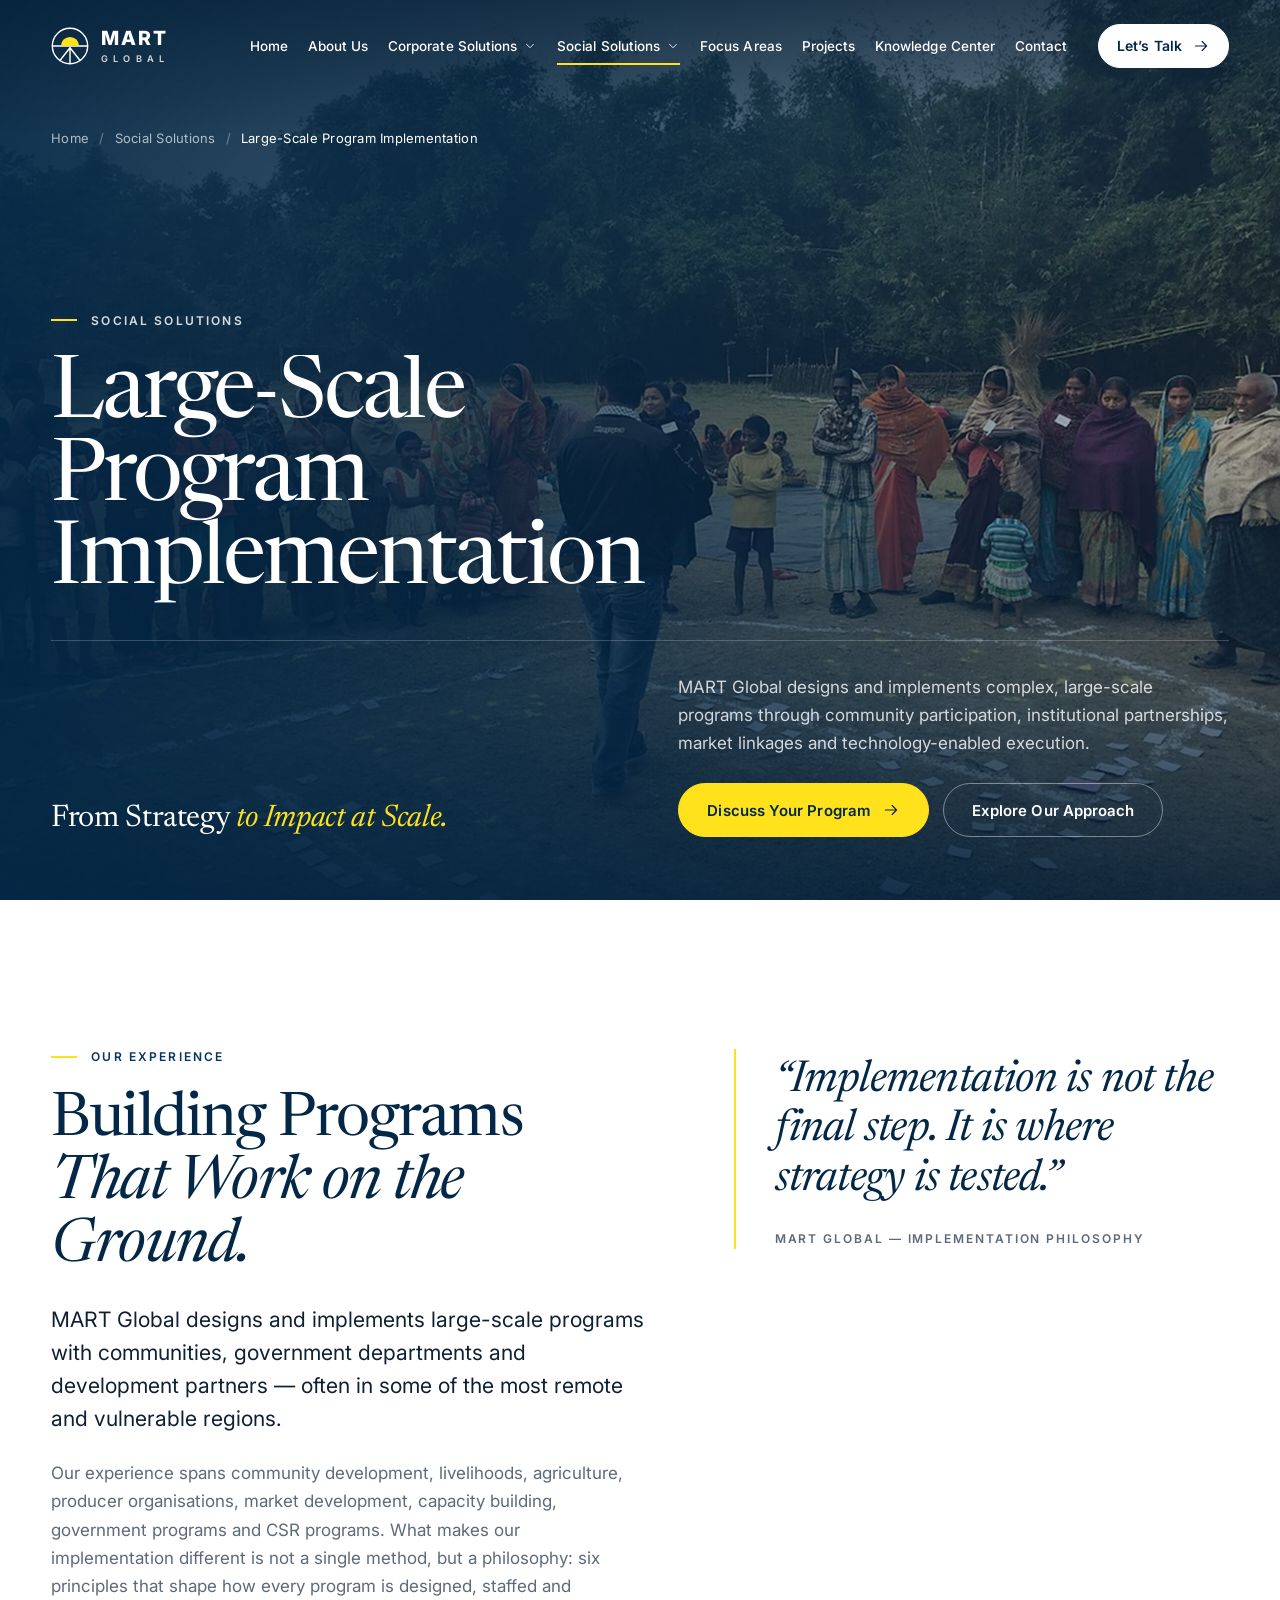
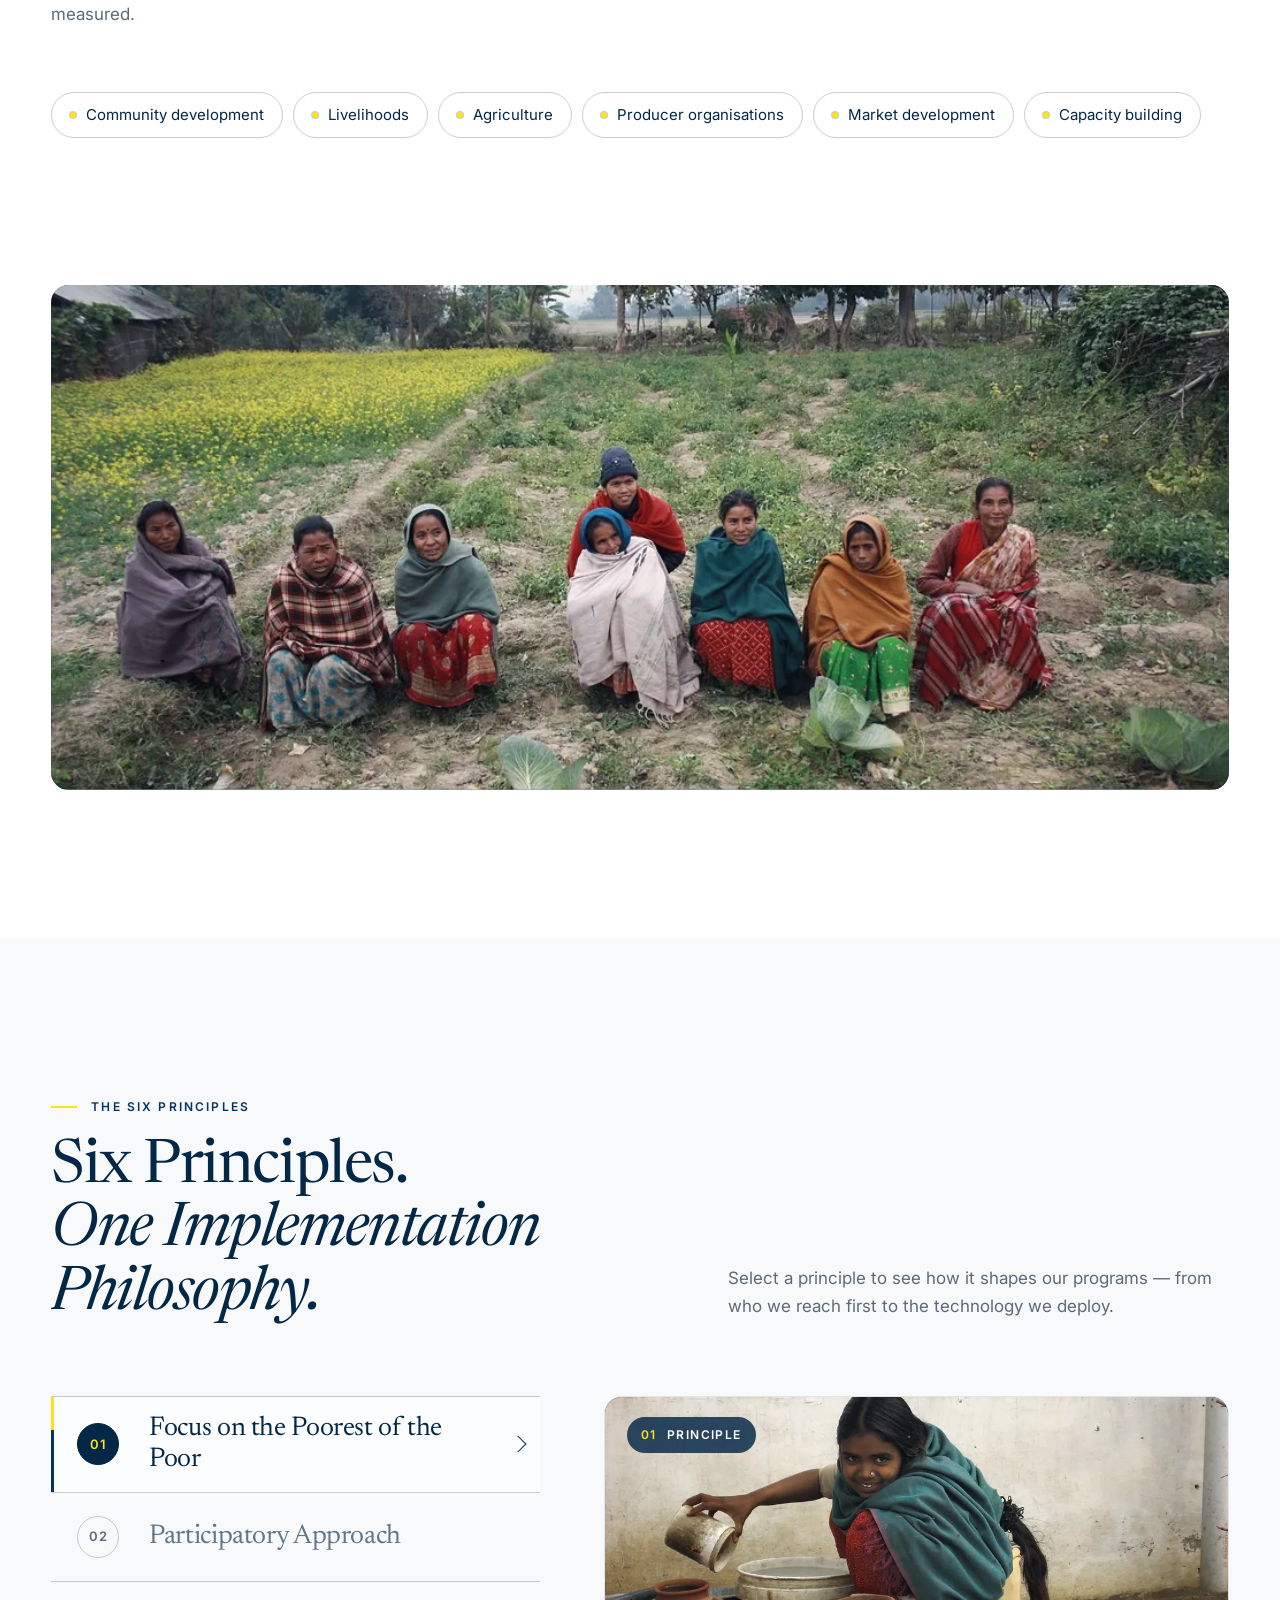
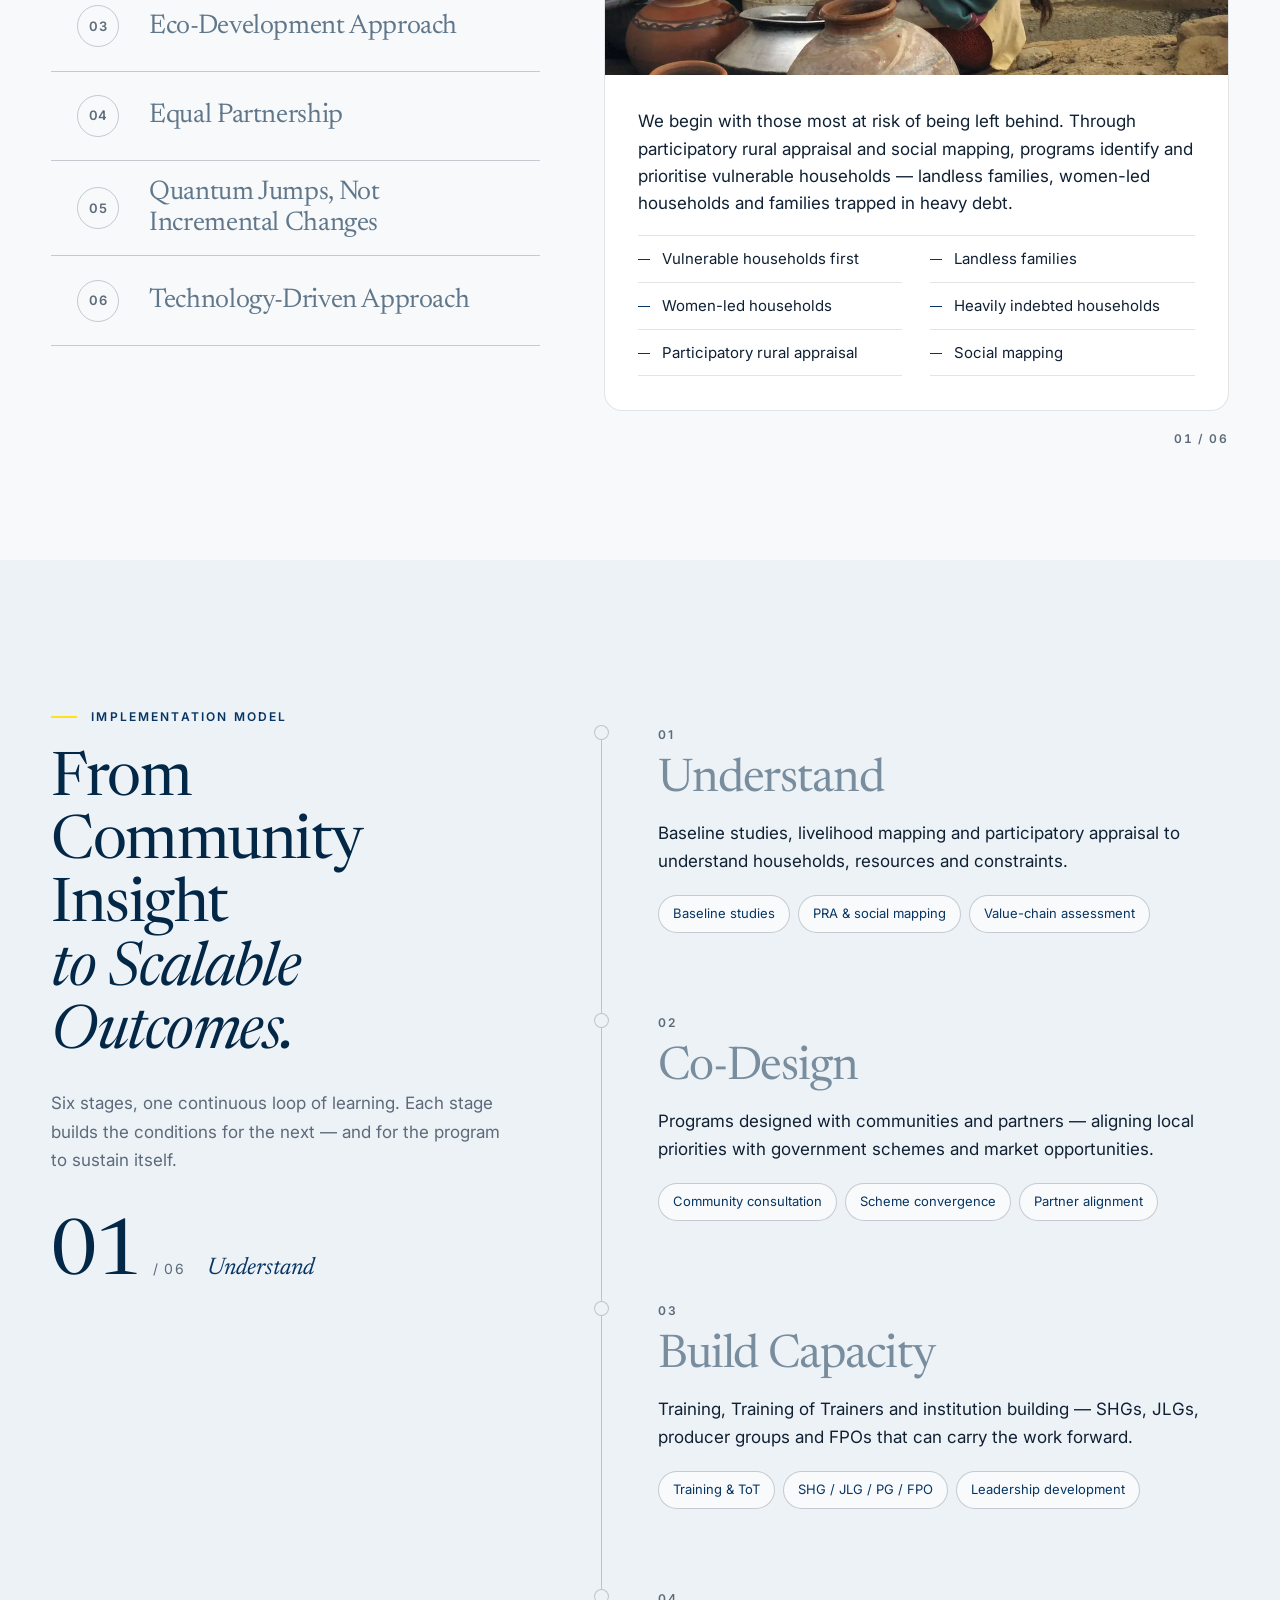
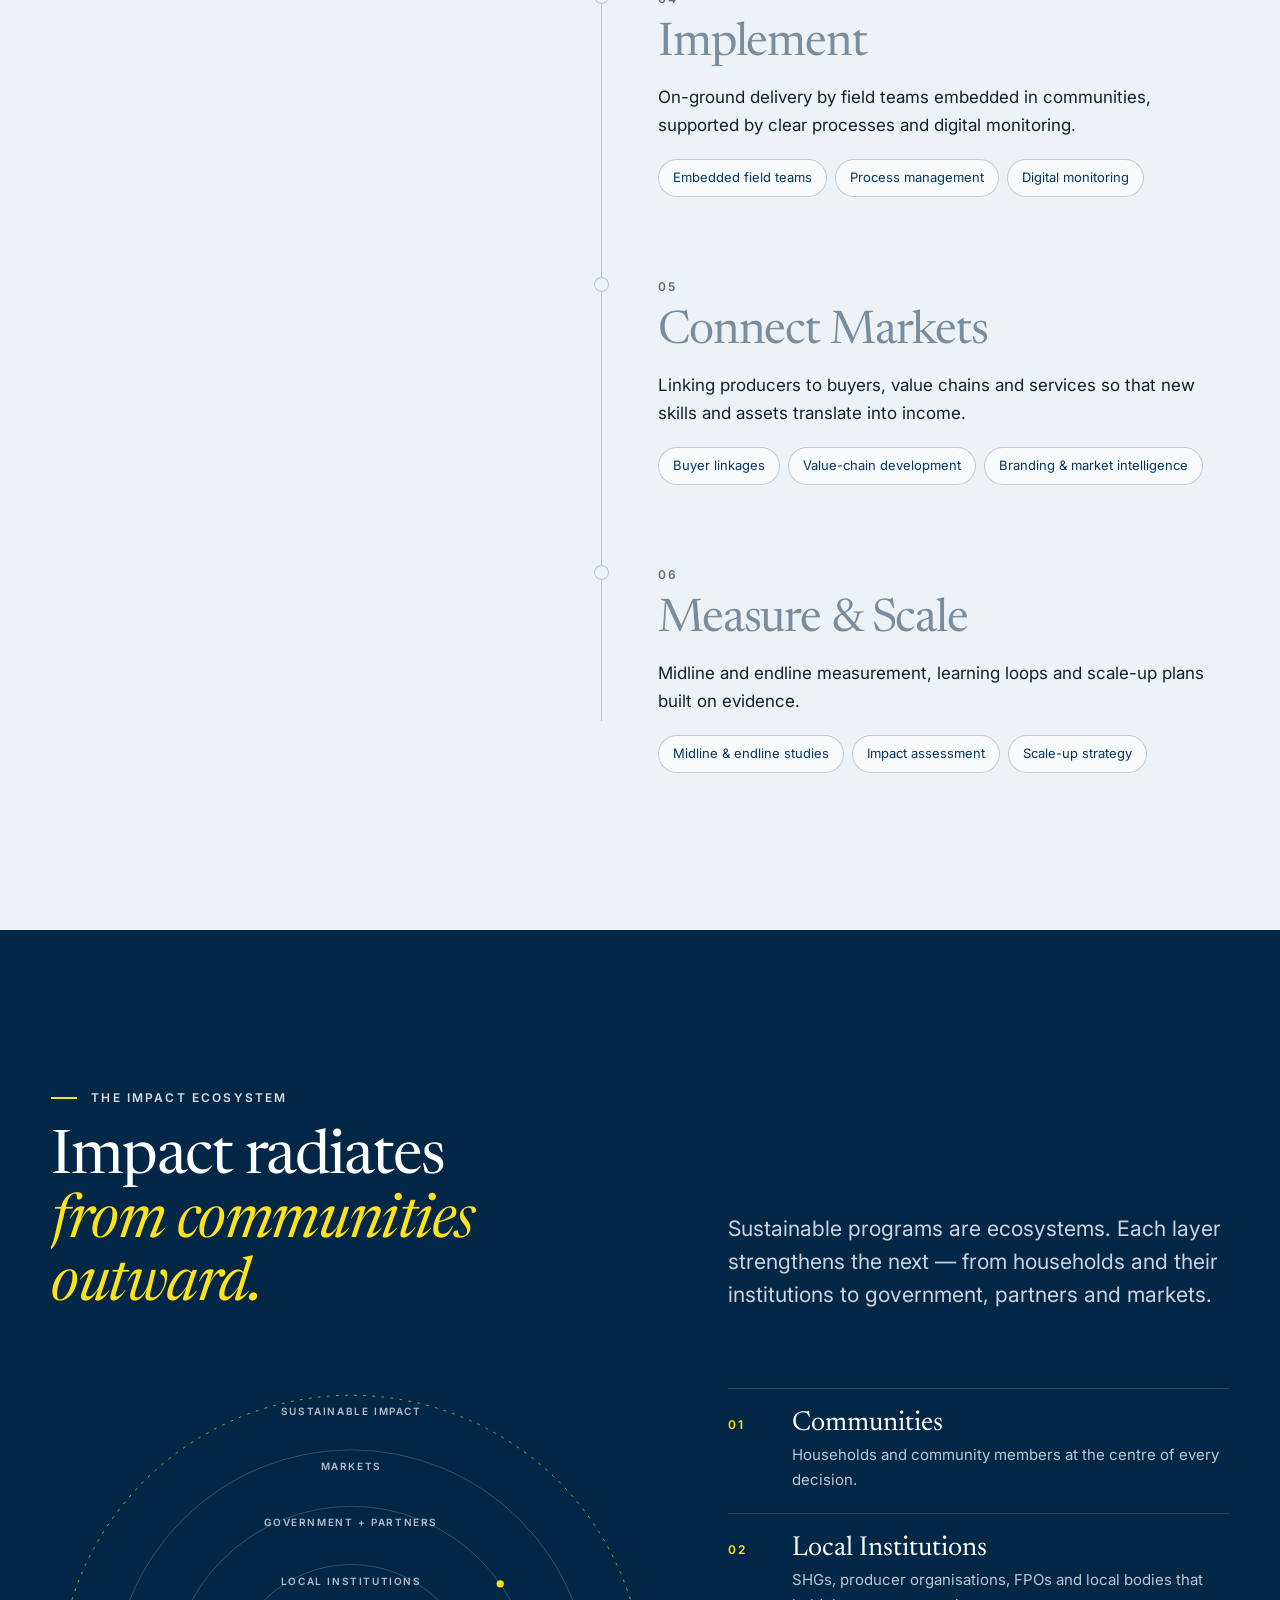
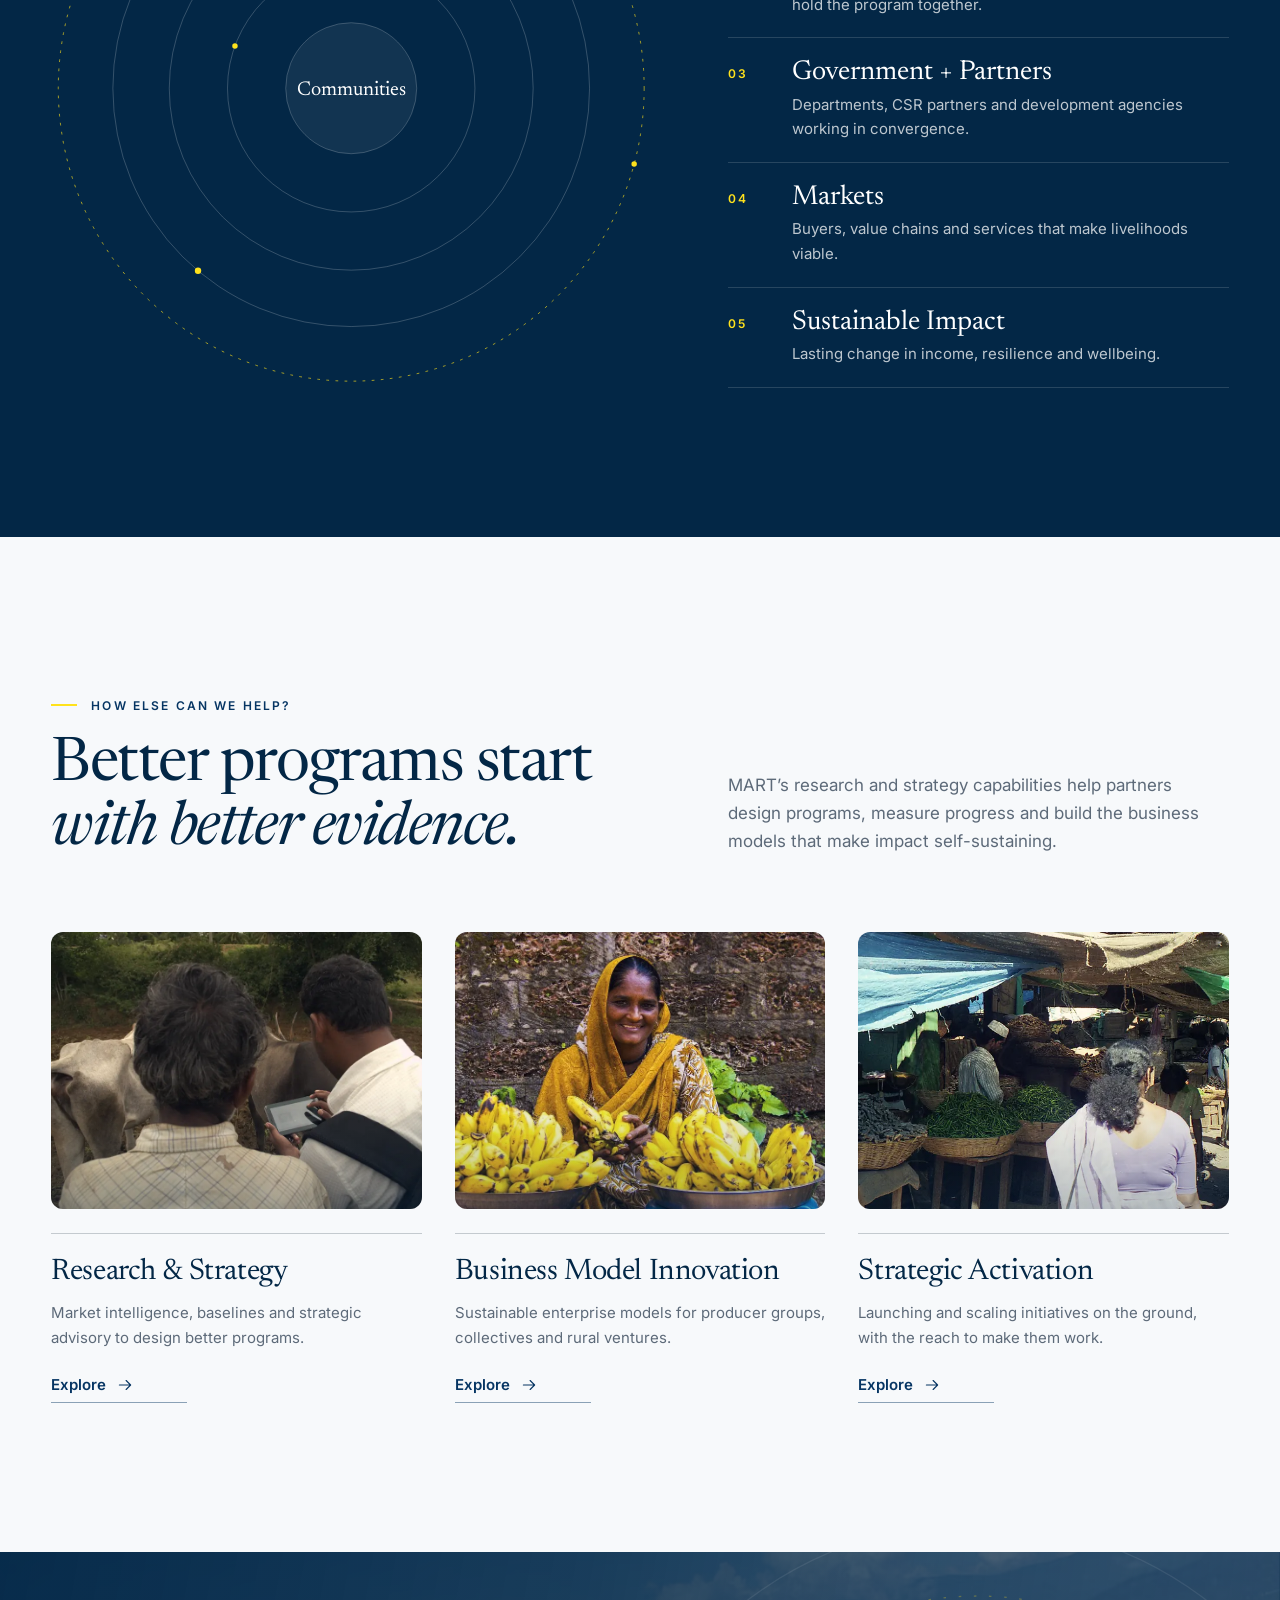
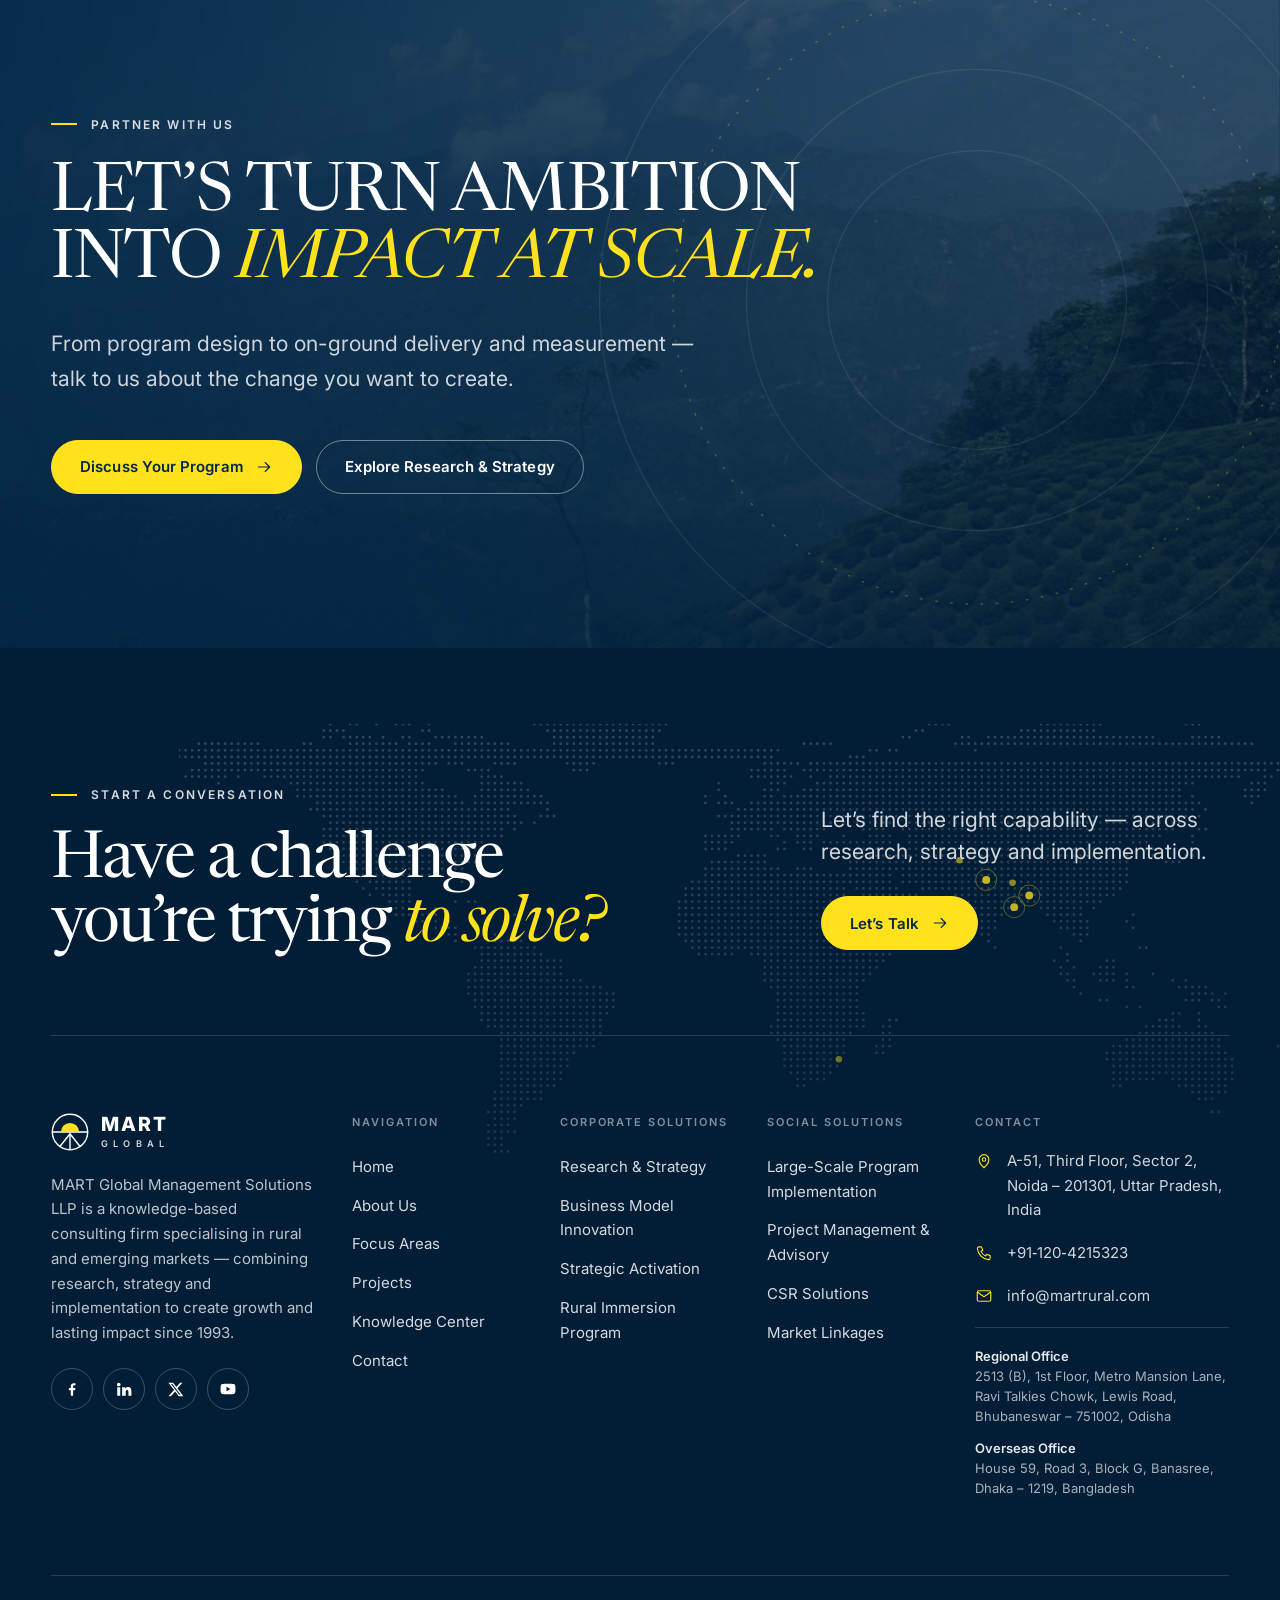
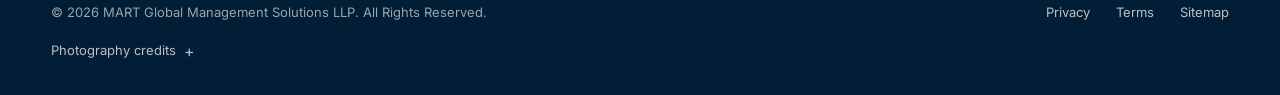
==== commit a942e8d3: "QA fixes: mask reveals, hover preview, mobile heroes, a11y and validation - Detect clip-path mask re" ====
--- a/large-scale-program-implementation.html
+++ b/large-scale-program-implementation.html
@@ -12,10 +12,20 @@
   <meta property="og:description" content="MART Global designs and implements complex, large-scale programs through community participation, institutional partnerships, market linkages and technology-enabled execution.">
   <meta property="og:image" content="assets/images/program-community.webp">
   <link rel="icon" href="assets/icons/favicon.svg" type="image/svg+xml">
-  <link rel="preload" href="assets/fonts/newsreader-latin.woff2" as="font" type="font/woff2" crossorigin>
-  <link rel="preload" href="assets/fonts/inter-latin.woff2" as="font" type="font/woff2" crossorigin>
+  <script>
+    document.documentElement.classList.add('js');
+    // Font preloads only over http(s): file:// origins reject CORS preloads.
+    if (/^https?:$/.test(location.protocol)) {
+      ['newsreader-latin', 'inter-latin'].forEach(function (f) {
+        var l = document.createElement('link');
+        l.rel = 'preload'; l.as = 'font'; l.type = 'font/woff2'; l.crossOrigin = 'anonymous';
+        l.href = 'assets/fonts/' + f + '.woff2';
+        document.head.appendChild(l);
+      });
+    }
+  </script>
   <link rel="stylesheet" href="assets/css/style.css">
-  <script>document.documentElement.classList.add('js');</script>
+  <noscript><style>.experience__panel[hidden] { display: block !important; } .hover-preview { display: none; }</style></noscript>
 </head>
 <body class="page-lspi" id="top">
 <svg xmlns="http://www.w3.org/2000/svg" style="position:absolute;width:0;height:0;overflow:hidden" aria-hidden="true" focusable="false"><symbol id="i-arrow-right" viewBox="0 0 24 24" fill="none" stroke="currentColor" stroke-width="1.5" stroke-linecap="round" stroke-linejoin="round"><path d="M4.5 12h15M13.5 6l6 6-6 6"/></symbol><symbol id="i-arrow-up-right" viewBox="0 0 24 24" fill="none" stroke="currentColor" stroke-width="1.5" stroke-linecap="round" stroke-linejoin="round"><path d="M7 17 17 7M8.5 7H17v8.5"/></symbol><symbol id="i-chevron-down" viewBox="0 0 24 24" fill="none" stroke="currentColor" stroke-width="1.5" stroke-linecap="round" stroke-linejoin="round"><path d="m6 9 6 6 6-6"/></symbol><symbol id="i-plus" viewBox="0 0 24 24" fill="none" stroke="currentColor" stroke-width="1.5" stroke-linecap="round" stroke-linejoin="round"><path d="M12 5v14M5 12h14"/></symbol><symbol id="i-close" viewBox="0 0 24 24" fill="none" stroke="currentColor" stroke-width="1.5" stroke-linecap="round" stroke-linejoin="round"><path d="M6 6l12 12M18 6 6 18"/></symbol><symbol id="i-phone" viewBox="0 0 24 24" fill="none" stroke="currentColor" stroke-width="1.5" stroke-linecap="round" stroke-linejoin="round"><path d="M5.2 3.8h3.3l1.8 4.6-2.3 1.4a11.5 11.5 0 0 0 6.2 6.2l1.4-2.3 4.6 1.8v3.3a2 2 0 0 1-2.2 2A16.3 16.3 0 0 1 3.2 6a2 2 0 0 1 2-2.2Z"/></symbol><symbol id="i-mail" viewBox="0 0 24 24" fill="none" stroke="currentColor" stroke-width="1.5" stroke-linecap="round" stroke-linejoin="round"><rect x="3" y="5" width="18" height="14" rx="2"/><path d="m3.5 7 8.5 6 8.5-6"/></symbol><symbol id="i-map-pin" viewBox="0 0 24 24" fill="none" stroke="currentColor" stroke-width="1.5" stroke-linecap="round" stroke-linejoin="round"><path d="M12 21s-6.5-5.8-6.5-11a6.5 6.5 0 0 1 13 0c0 5.2-6.5 11-6.5 11Z"/><circle cx="12" cy="10" r="2.4"/></symbol><symbol id="i-globe" viewBox="0 0 24 24" fill="none" stroke="currentColor" stroke-width="1.5" stroke-linecap="round" stroke-linejoin="round"><circle cx="12" cy="12" r="9"/><path d="M3 12h18M12 3c2.5 2.6 3.8 5.6 3.8 9s-1.3 6.4-3.8 9c-2.5-2.6-3.8-5.6-3.8-9S9.5 5.6 12 3Z"/></symbol><symbol id="i-radar" viewBox="0 0 24 24" fill="none" stroke="currentColor" stroke-width="1.5" stroke-linecap="round" stroke-linejoin="round"><circle cx="12" cy="12" r="9"/><circle cx="12" cy="12" r="5"/><path d="m12 12 5.5-5.5"/><circle cx="12" cy="12" r="1.2"/></symbol><symbol id="i-institution" viewBox="0 0 24 24" fill="none" stroke="currentColor" stroke-width="1.5" stroke-linecap="round" stroke-linejoin="round"><path d="M3 9.5 12 4l9 5.5M5 10.5v7M9.7 10.5v7M14.3 10.5v7M19 10.5v7M3 20h18"/></symbol><symbol id="i-megaphone" viewBox="0 0 24 24" fill="none" stroke="currentColor" stroke-width="1.5" stroke-linecap="round" stroke-linejoin="round"><path d="M4 10.2v3.6c0 .6.4 1 1 1h2.2L13 19V5L7.2 9.2H5c-.6 0-1 .4-1 1Z"/><path d="M16.5 9.2a4 4 0 0 1 0 5.6M19 6.7a7.6 7.6 0 0 1 0 10.6"/></symbol><symbol id="i-flag" viewBox="0 0 24 24" fill="none" stroke="currentColor" stroke-width="1.5" stroke-linecap="round" stroke-linejoin="round"><path d="M5.5 21V3.8M5.5 4.5h11.8l-2.3 4 2.3 4H5.5"/></symbol><symbol id="i-sprout" viewBox="0 0 24 24" fill="none" stroke="currentColor" stroke-width="1.5" stroke-linecap="round" stroke-linejoin="round"><path d="M12 21v-8.5M12 12.5c0-4.3 3-7.3 8-7.3 0 5-3 7.3-8 7.3ZM12 14.5c0-3.1-2.6-5.4-7-5.4 0 3.9 2.6 5.4 7 5.4Z"/></symbol><symbol id="i-people" viewBox="0 0 24 24" fill="none" stroke="currentColor" stroke-width="1.5" stroke-linecap="round" stroke-linejoin="round"><circle cx="12" cy="7.5" r="2.6"/><circle cx="5.3" cy="9.6" r="2"/><circle cx="18.7" cy="9.6" r="2"/><path d="M7.8 19.5c0-2.4 1.9-4.3 4.2-4.3s4.2 1.9 4.2 4.3M2.3 18.5c0-1.9 1.4-3.4 3.1-3.4.9 0 1.7.4 2.3 1M21.7 18.5c0-1.9-1.4-3.4-3.1-3.4-.9 0-1.7.4-2.3 1"/></symbol><symbol id="i-woman-spark" viewBox="0 0 24 24" fill="none" stroke="currentColor" stroke-width="1.5" stroke-linecap="round" stroke-linejoin="round"><circle cx="10" cy="7.5" r="3.2"/><path d="M3.8 20.5c0-3.5 2.8-6.3 6.2-6.3s6.2 2.8 6.2 6.3M18.5 3.5v5M16 6h5"/></symbol><symbol id="i-cap" viewBox="0 0 24 24" fill="none" stroke="currentColor" stroke-width="1.5" stroke-linecap="round" stroke-linejoin="round"><path d="m2.5 9.2 9.5-4.7 9.5 4.7-9.5 4.7Z"/><path d="M6.3 11.2v4.6c0 1.6 2.6 3 5.7 3s5.7-1.4 5.7-3v-4.6M21.5 9.2v5.5"/></symbol><symbol id="i-wallet" viewBox="0 0 24 24" fill="none" stroke="currentColor" stroke-width="1.5" stroke-linecap="round" stroke-linejoin="round"><path d="M4 7.5V6.3C4 5 5 4 6.3 4h10.4M4 7.5h15a1 1 0 0 1 1 1V19a1 1 0 0 1-1 1H5a1 1 0 0 1-1-1V7.5Z"/><path d="M15.5 13.8h2"/></symbol><symbol id="i-tree" viewBox="0 0 24 24" fill="none" stroke="currentColor" stroke-width="1.5" stroke-linecap="round" stroke-linejoin="round"><path d="M5.5 18.5C5.5 10.6 11.3 4.8 19.5 4.5c-.3 8.2-6.1 14-14 14Z"/><path d="M5.5 18.5 14 10M4 20l1.5-1.5"/></symbol><symbol id="i-mobile" viewBox="0 0 24 24" fill="none" stroke="currentColor" stroke-width="1.5" stroke-linecap="round" stroke-linejoin="round"><rect x="6.8" y="2.8" width="10.4" height="18.4" rx="2.2"/><path d="M10.8 18h2.4"/></symbol><symbol id="i-stall" viewBox="0 0 24 24" fill="none" stroke="currentColor" stroke-width="1.5" stroke-linecap="round" stroke-linejoin="round"><path d="M3.5 9 5.4 4h13.2l1.9 5M3.5 9h17c0 1.7-1.3 3-2.8 3s-2.9-1.3-2.9-3c0 1.7-1.3 3-2.8 3S9.2 10.7 9.2 9c0 1.7-1.3 3-2.9 3S3.5 10.7 3.5 9ZM5.2 12v8.5h13.6V12M10 20.5v-4.5h4v4.5"/></symbol><symbol id="i-handshake" viewBox="0 0 24 24" fill="none" stroke="currentColor" stroke-width="1.5" stroke-linecap="round" stroke-linejoin="round"><path d="m2.5 11 3.6-3.6 3.4 1.2 2-1.6c.8-.6 1.9-.6 2.7 0l3.2 2.6 2.6-.4M2.5 11l2 2M21.5 10.6l-2.3 2.7M7 13.5l3.1 3a1.3 1.3 0 0 0 1.9-1.9M9.2 12.2l3.9 3.7a1.3 1.3 0 0 0 1.9-1.8l-2.6-2.6M12.3 11.4l2.9 2.8a1.3 1.3 0 0 0 1.9-1.8L14 9.3"/></symbol><symbol id="i-chart" viewBox="0 0 24 24" fill="none" stroke="currentColor" stroke-width="1.5" stroke-linecap="round" stroke-linejoin="round"><path d="M4 20V4M4 20h16M8 16v-4M12 16V8M16 16v-6"/></symbol><symbol id="i-target" viewBox="0 0 24 24" fill="none" stroke="currentColor" stroke-width="1.5" stroke-linecap="round" stroke-linejoin="round"><circle cx="12" cy="12" r="8.5"/><circle cx="12" cy="12" r="4.5"/><circle cx="12" cy="12" r="1"/></symbol><symbol id="i-spark" viewBox="0 0 24 24" fill="none" stroke="currentColor" stroke-width="1.5" stroke-linecap="round" stroke-linejoin="round"><path d="M12 3v4M12 17v4M3 12h4M17 12h4M5.6 5.6l2.8 2.8M15.6 15.6l2.8 2.8M5.6 18.4l2.8-2.8M15.6 8.4l2.8-2.8"/></symbol><symbol id="i-linkedin" viewBox="0 0 24 24" fill="currentColor"><path d="M4.98 3.5a2.48 2.48 0 1 1 0 4.96 2.48 2.48 0 0 1 0-4.96ZM3 9.75h3.96V21H3V9.75Zm6.5 0h3.8v1.54h.05c.53-1 1.82-2.05 3.75-2.05 4 0 4.74 2.63 4.74 6.06V21h-3.95v-5.06c0-1.2-.02-2.76-1.68-2.76-1.68 0-1.94 1.31-1.94 2.67V21H9.5V9.75Z"/></symbol><symbol id="i-facebook" viewBox="0 0 24 24" fill="currentColor"><path d="M13.5 21v-7.5h2.6l.4-3h-3V8.6c0-.87.25-1.46 1.5-1.46h1.6V4.46A21 21 0 0 0 14.27 4.3c-2.3 0-3.87 1.4-3.87 3.98v2.22H7.8v3h2.6V21h3.1Z"/></symbol><symbol id="i-x" viewBox="0 0 24 24" fill="currentColor"><path d="M17.53 3.5h3.07l-6.7 7.66 7.88 10.34h-6.17l-4.83-6.32-5.53 6.32H2.18l7.17-8.2L1.8 3.5h6.33l4.37 5.78 5.03-5.78Zm-1.08 16.18h1.7L7.18 5.22H5.35l11.1 14.46Z"/></symbol><symbol id="i-youtube" viewBox="0 0 24 24" fill="currentColor"><path d="M21.6 7.2a2.5 2.5 0 0 0-1.76-1.77C18.3 5 12 5 12 5s-6.3 0-7.84.43A2.5 2.5 0 0 0 2.4 7.2 26 26 0 0 0 2 12a26 26 0 0 0 .4 4.8 2.5 2.5 0 0 0 1.76 1.77C5.7 19 12 19 12 19s6.3 0 7.84-.43a2.5 2.5 0 0 0 1.76-1.77A26 26 0 0 0 22 12a26 26 0 0 0-.4-4.8ZM10 15V9l5.2 3L10 15Z"/></symbol><symbol id="i-instagram" viewBox="0 0 24 24" fill="none" stroke="currentColor" stroke-width="1.6" stroke-linecap="round" stroke-linejoin="round"><rect x="3.5" y="3.5" width="17" height="17" rx="5"/><circle cx="12" cy="12" r="4"/><circle cx="17.3" cy="6.7" r=".6" fill="currentColor"/></symbol></svg>
@@ -68,7 +78,7 @@
       <div class="mega__intro">
         <p class="eyebrow stagger-item" style="--i:0">Corporate Solutions</p>
         <p class="mega__title stagger-item" style="--i:1">Insight, strategy and activation for emerging markets.</p>
-        <p class="stagger-item" style="--i:2">Research, strategy and business transformation capabilities for organisations seeking sustainable market advantage.</p>
+        <p class="mega__text stagger-item" style="--i:2">Research, strategy and business transformation capabilities for organisations seeking sustainable market advantage.</p>
         <a class="link-arrow stagger-item" style="--i:3" href="index.html#corporate">Explore Corporate Solutions <svg class="icon" aria-hidden="true" focusable="false"><use href="#i-arrow-right"></use></svg></a>
       </div>
       <ul class="mega__services">
@@ -124,7 +134,7 @@
       <div class="mega__intro">
         <p class="eyebrow stagger-item" style="--i:0">Social Solutions</p>
         <p class="mega__title stagger-item" style="--i:1">Implementation and impact, at scale.</p>
-        <p class="stagger-item" style="--i:2">Large-scale implementation and impact capabilities designed for communities, institutions and development programs.</p>
+        <p class="mega__text stagger-item" style="--i:2">Large-scale implementation and impact capabilities designed for communities, institutions and development programs.</p>
         <a class="link-arrow stagger-item" style="--i:3" href="index.html#social">Explore Social Solutions <svg class="icon" aria-hidden="true" focusable="false"><use href="#i-arrow-right"></use></svg></a>
       </div>
       <ul class="mega__services">
@@ -177,7 +187,7 @@
 <div class="mega-scrim" data-mega-scrim aria-hidden="true"></div>
 
 <!-- Full-screen mobile menu -->
-<div class="mobile-menu" id="mobile-menu" data-mobile-menu inert aria-label="Site menu">
+<div class="mobile-menu" id="mobile-menu" data-mobile-menu inert role="dialog" aria-modal="true" aria-label="Site menu">
   <nav aria-label="Mobile">
     <ul class="mobile-menu__list">
       <li style="--i:0"><a class="m-link" href="index.html" >Home</a></li>
@@ -219,7 +229,7 @@
   <div class="mobile-menu__foot">
     <a class="btn btn--yellow" href="#contact">Let’s Talk <svg class="icon" aria-hidden="true" focusable="false"><use href="#i-arrow-right"></use></svg></a>
     <div class="mobile-menu__contact">
-      <a href="tel:+911204215323">+91-120-4215323</a>
+      <a href="tel:+911204215323">+91&#8209;120&#8209;4215323</a>
       <a href="mailto:info@martrural.com">info@martrural.com</a>
       <span>A-51, Third Floor, Sector 2, Noida – 201301</span>
     </div>
@@ -282,7 +292,7 @@
           <footer>MART Global — implementation philosophy</footer>
         </blockquote>
       </div>
-      <ul class="tag-list stagger-group" aria-label="Areas of implementation experience">
+      <ul class="tag-list stagger-group">
         <li class="reveal-up">Community development</li>
         <li class="reveal-up">Livelihoods</li>
         <li class="reveal-up">Agriculture</li>
@@ -592,6 +602,11 @@
               <circle class="eco-dot" cx="641.0" cy="413.3" r="3"/>
               <circle class="eco-dot" cx="202.2" cy="283.5" r="3"/>
             </g>
+            <g class="eco-num"><circle cx="385.2" cy="283.7" r="19"/><text x="385.2" y="290.2" text-anchor="middle">01</text></g>
+            <g class="eco-num"><circle cx="434.2" cy="242.6" r="19"/><text x="434.2" y="249.1" text-anchor="middle">02</text></g>
+            <g class="eco-num"><circle cx="483.2" cy="201.4" r="19"/><text x="483.2" y="207.9" text-anchor="middle">03</text></g>
+            <g class="eco-num"><circle cx="530.7" cy="161.6" r="19"/><text x="530.7" y="168.1" text-anchor="middle">04</text></g>
+            <g class="eco-num"><circle cx="576.7" cy="123.0" r="19"/><text x="576.7" y="129.5" text-anchor="middle">05</text></g>
             <text class="eco-label" data-ring="5" x="330" y="30" text-anchor="middle">Sustainable Impact</text>
             <text class="eco-label" data-ring="4" x="330" y="90" text-anchor="middle">Markets</text>
             <text class="eco-label" data-ring="3" x="330" y="152" text-anchor="middle">Government + Partners</text>
@@ -711,7 +726,7 @@
           <span class="brand__word"><span class="brand__name">MART</span><span class="brand__sub">Global</span></span>
         </a>
         <p class="footer__about">MART Global Management Solutions LLP is a knowledge-based consulting firm specialising in rural and emerging markets — combining research, strategy and implementation to create growth and lasting impact since 1993.</p>
-        <div class="social" aria-label="MART Global on social media">
+        <div class="social" role="group" aria-label="MART Global on social media">
           <a href="https://www.facebook.com/martrural" target="_blank" rel="noopener" aria-label="Facebook"><svg class="icon" aria-hidden="true" focusable="false"><use href="#i-facebook"></use></svg></a>
           <a href="#" data-soon="Social profile links will be confirmed by MART before launch." aria-label="LinkedIn"><svg class="icon" aria-hidden="true" focusable="false"><use href="#i-linkedin"></use></svg></a>
           <a href="#" data-soon="Social profile links will be confirmed by MART before launch." aria-label="X (Twitter)"><svg class="icon" aria-hidden="true" focusable="false"><use href="#i-x"></use></svg></a>
@@ -755,7 +770,7 @@
         <p class="footer__title">Contact</p>
         <address class="footer__contact">
           <div class="footer__contact-row"><svg class="icon" aria-hidden="true" focusable="false"><use href="#i-map-pin"></use></svg><span><strong class="visually-hidden">Corporate Office: </strong>A-51, Third Floor, Sector 2,<br>Noida – 201301, Uttar Pradesh, India</span></div>
-          <div class="footer__contact-row"><svg class="icon" aria-hidden="true" focusable="false"><use href="#i-phone"></use></svg><a href="tel:+911204215323">+91-120-4215323</a></div>
+          <div class="footer__contact-row"><svg class="icon" aria-hidden="true" focusable="false"><use href="#i-phone"></use></svg><a href="tel:+911204215323">+91&#8209;120&#8209;4215323</a></div>
           <div class="footer__contact-row"><svg class="icon" aria-hidden="true" focusable="false"><use href="#i-mail"></use></svg><a href="mailto:info@martrural.com">info@martrural.com</a></div>
           <div class="footer__offices">
             <p><strong>Regional Office</strong>2513 (B), 1st Floor, Metro Mansion Lane, Ravi Talkies Chowk, Lewis Road, Bhubaneswar – 751002, Odisha</p>
--- a/assets/css/style.css
+++ b/assets/css/style.css
@@ -711,7 +711,7 @@
   letter-spacing: -0.018em;
   color: var(--navy-deep);
 }
-.mega__intro p { color: var(--muted); font-size: var(--fs-small); max-width: 34ch; }
+.mega__text { color: var(--muted); font-size: var(--fs-small); max-width: 34ch; }
 .mega__services { border-top: 1px solid var(--line); }
 .mega-item {
   position: relative;
@@ -2932,9 +2932,9 @@
   transition: transform 450ms var(--ease-out), border-color 450ms var(--ease-out), box-shadow 450ms var(--ease-out);
 }
 .fw-panel--tl,
-.fw-panel--tr { padding-bottom: clamp(56px, 7vw, 128px); }
+.fw-panel--tr { padding-bottom: clamp(96px, 11.5vw, 176px); }
 .fw-panel--bl,
-.fw-panel--br { padding-top: clamp(56px, 7vw, 128px); }
+.fw-panel--br { padding-top: clamp(96px, 11.5vw, 176px); }
 .fw-panel__head { display: flex; align-items: center; gap: 18px; }
 .fw-panel__icon {
   display: grid;
@@ -3408,6 +3408,15 @@
   text-transform: none;
 }
 .eco-dot { fill: var(--yellow); }
+.eco-num { display: none; }
+.eco-num circle { fill: var(--navy-deep); stroke: var(--yellow); stroke-width: 1.5; }
+.eco-num text {
+  fill: var(--yellow);
+  font-family: var(--font-sans);
+  font-size: 19px;
+  font-weight: 600;
+  letter-spacing: 0.04em;
+}
 .js .eco-ring {
   stroke-dasharray: var(--len) var(--len);
   stroke-dashoffset: var(--len);
@@ -3806,6 +3815,9 @@
   .vflow__intro,
   .model__intro,
   .editorial__head { position: static; }
+  .choice__list { grid-template-columns: minmax(0, 1fr); }
+  .hero__row { grid-template-columns: minmax(0, 1fr); }
+  .hero__lead { max-width: 56ch; }
   .xp-intro__grid--social .collage { order: 1; }
 
   .collage { max-width: 760px; }
@@ -3941,10 +3953,17 @@
   .pr-item.is-active .pr-item__icon { transform: rotate(-90deg); }
 
   .eco__diagram { max-width: 520px; }
+  .model__counter { display: none; }
+  .fw-core { order: -1; }
+
+  /* Split hero: image first, content below */
+  .page-hero--split .page-hero__media { order: -1; aspect-ratio: 16 / 10; }
+  .page-hero--split .page-hero__content { padding-top: 40px; }
+  .page-hero--split .page-hero__top { padding-bottom: 36px; }
 
   .page-hero--split { grid-template-columns: minmax(0, 1fr); min-height: 0; }
   .page-hero__content {
-    padding: calc(var(--header-h) + 48px) var(--gutter) 56px;
+    padding: calc(var(--header-h) + 48px) var(--gutter) 64px;
   }
   .page-hero__content::after { display: none; }
   .page-hero__media { aspect-ratio: 16 / 10; }
@@ -4029,10 +4048,32 @@
   .story { min-height: 0; }
   .story__inner { padding-block: 112px 80px; }
 
-  .page-hero--full { min-height: max(100svh, 640px); }
+  .page-hero--split .page-hero__media { aspect-ratio: 4 / 3.3; }
+  .page-hero--full { display: block; min-height: 0; }
+  .page-hero--full .page-hero__media {
+    position: relative;
+    inset: auto;
+    height: 86vw;
+    min-height: 320px;
+  }
+  .page-hero--full .page-hero__media picture,
+  .page-hero--full .page-hero__media img { position: absolute; inset: 0; }
   .page-hero--full .page-hero__overlay {
-    background: linear-gradient(180deg, rgba(3, 39, 70, 0.6) 0%, rgba(3, 39, 70, 0.45) 30%, rgba(3, 39, 70, 0.88) 64%, rgba(2, 24, 45, 0.97) 100%);
+    inset: 0 0 auto 0;
+    height: max(86vw, 320px);
+    background: linear-gradient(180deg, rgba(2, 24, 45, 0.55) 0%, rgba(3, 39, 70, 0.12) 30%, rgba(3, 39, 70, 0.2) 62%, var(--navy-deep) 100%);
   }
+  .page-hero--full .page-hero__inner { min-height: 0; padding-top: 8px; padding-bottom: 64px; }
+  .page-hero__bottom { padding-top: 36px; }
+  .hero__metrics {
+    grid-template-columns: auto auto auto;
+    justify-content: space-between;
+    align-items: start;
+    column-gap: 16px;
+  }
+  .metric__value { white-space: nowrap; font-size: 1.7rem; }
+  .eco-label:not(.eco-label--core) { display: none; }
+  .eco-num { display: inline; }
   .page-hero__actions .btn,
   .cta-band__actions .btn { flex: 1 1 auto; }
 
@@ -4051,7 +4092,7 @@
 @media (max-width: 480px) {
   .btn { min-height: 52px; padding: 0 22px; }
   .hero__metrics { grid-template-columns: repeat(3, minmax(0, 1fr)); }
-  .metric__value { font-size: 1.65rem; }
+  .metric__value { font-size: 1.5rem; }
   .choice__marker { gap: 12px; }
   .chip { font-size: 1.15rem; }
   .eco__legend li { grid-template-columns: 40px minmax(0, 1fr); }
